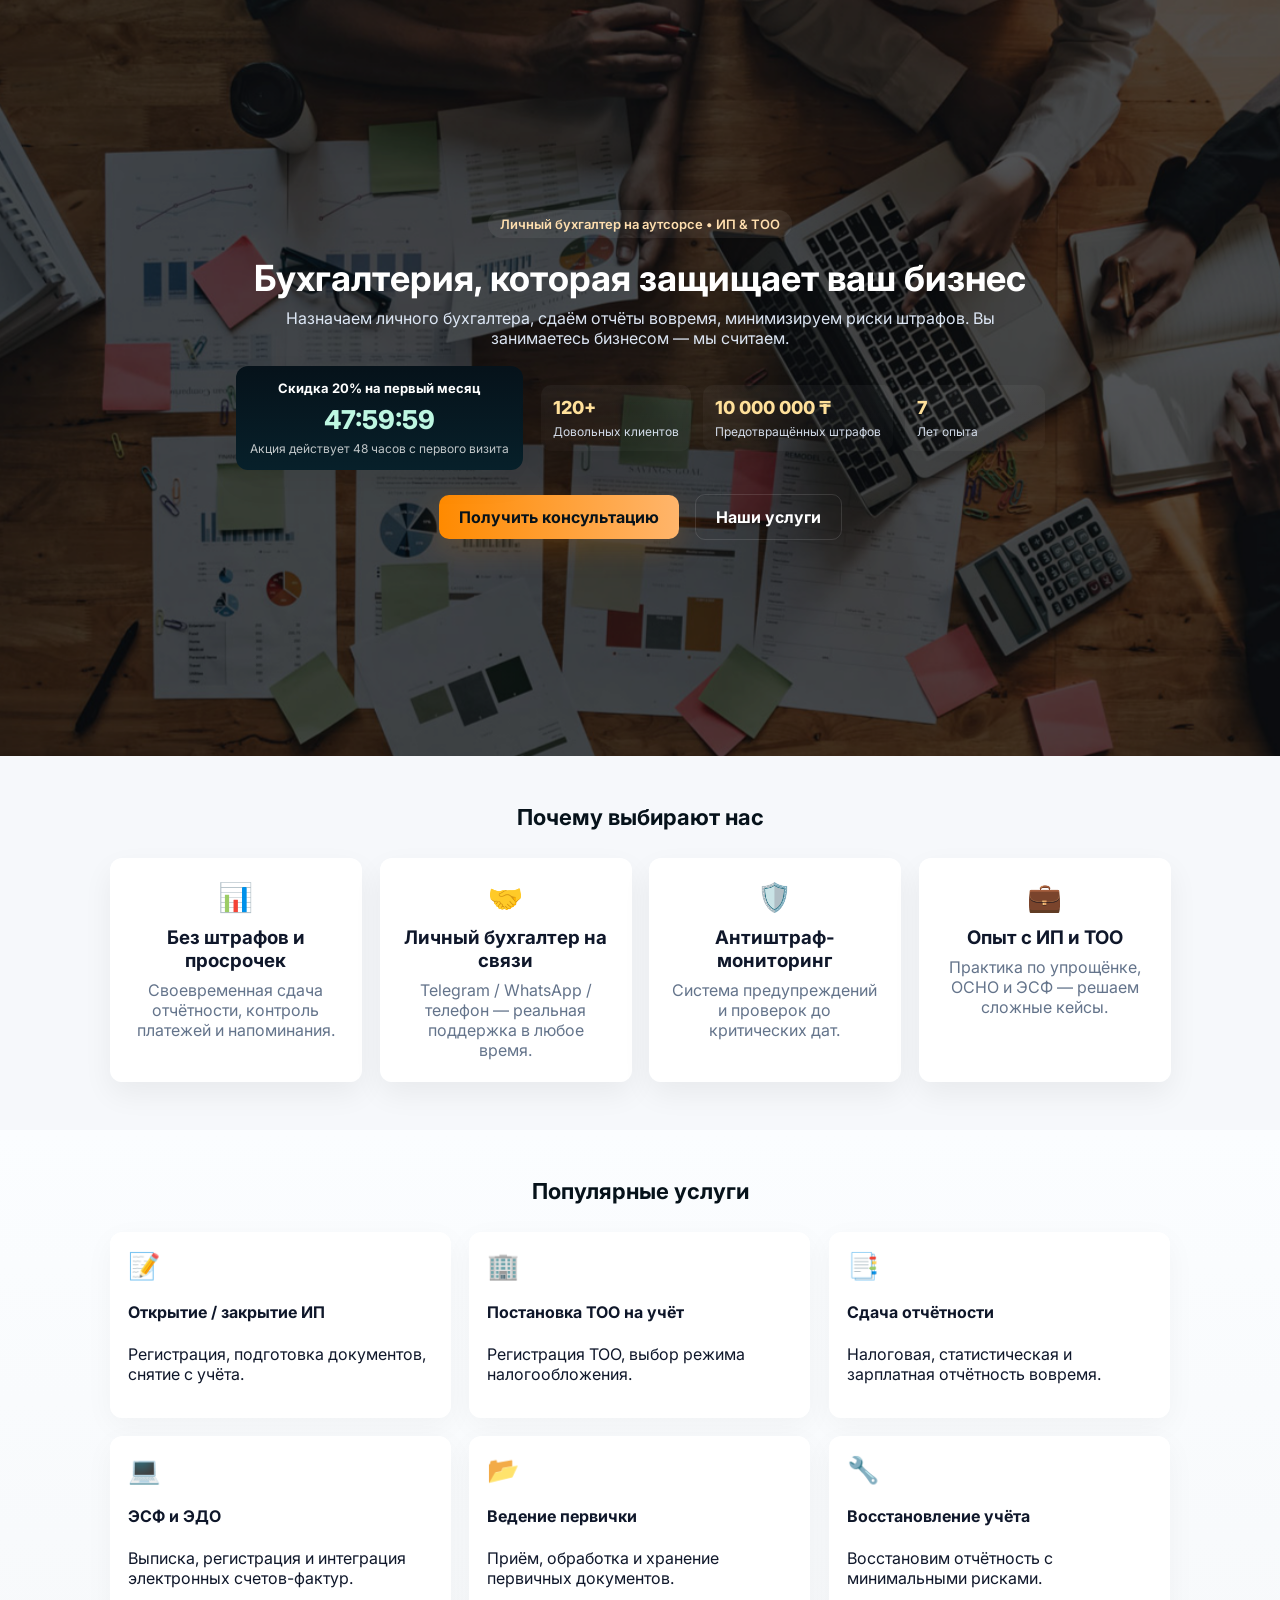
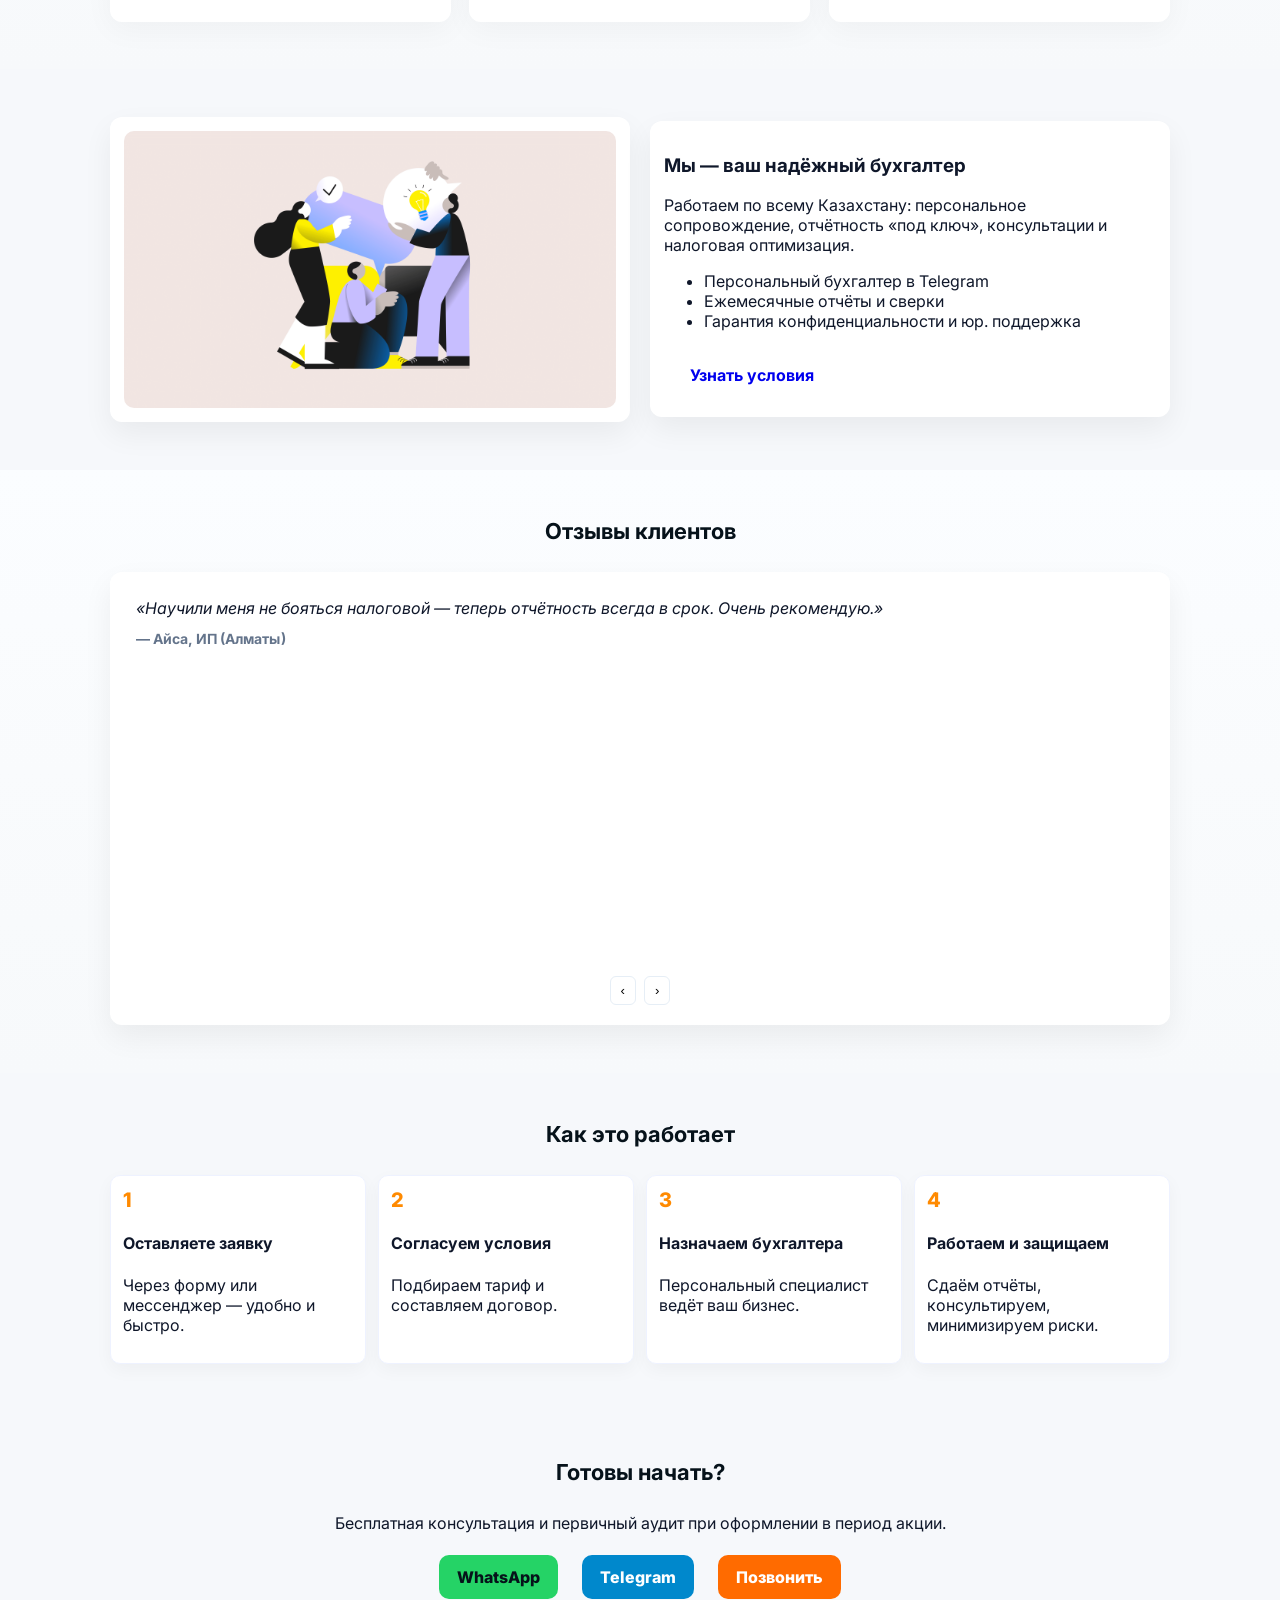
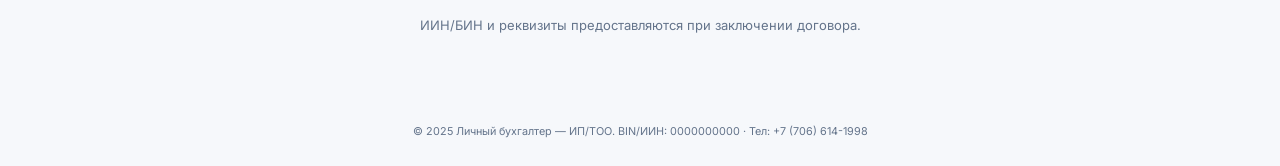
==== index.html @ f99f410a "Initial commit: site" ====
<!DOCTYPE html>
<html lang="ru">
<head>
<meta charset="utf-8" />
<meta name="viewport" content="width=device-width,initial-scale=1" />
<title>Личный бухгалтер для ИП и ТОО — Казахстан</title>
<!-- Шрифт -->
<link href="https://fonts.googleapis.com/css2?family=Inter:wght@300;400;600;700;800&display=swap" rel="stylesheet">
<link rel="stylesheet" href="style.css">
</head>
<body>
<!-- HERO -->
<header class="hero" id="top" aria-label="Главный экран">
<div class="hero-bg" aria-hidden></div>
<div class="hero-inner container">
<div class="kicker">Личный бухгалтер на аутсорсе • ИП &amp; ТОО</div>
<h1 class="hero-title">Бухгалтерия, которая защищает ваш бизнес</h1>
<p class="hero-sub">Назначаем личного бухгалтера, сдаём отчёты вовремя, минимизируем риски штрафов. Вы занимаетесь бизнесом — мы считаем.</p>
<div class="hero-row">
<div class="promo card" data-anim aria-live="polite">
<div class="promo-top">Скидка 20% на первый месяц</div>
<div id="countdown" class="promo-timer">00:00:00</div>
<div class="promo-note">Акция действует 48 часов с первого визита</div>
</div>
<div class="stats">
<div class="stat card" data-anim>
<div class="stat-num" id="stat-clients">0+</div>
<div class="stat-label">Довольных клиентов</div>
</div>
<div class="stat card" data-anim>
<div class="stat-num" id="stat-saved">0 ₸</div>
<div class="stat-label">Предотвращённых штрафов</div>
</div>
<div class="stat card" data-anim>
<div class="stat-num" id="stat-years">0</div>
<div class="stat-label">Лет опыта</div>
</div>
</div>
</div>
<div class="hero-cta">
<a class="btn btn-primary" href="#contact">Получить консультацию</a>
<a class="btn btn-ghost" href="#services">Наши услуги</a>
</div>
</div>
</header>
<!-- MAIN -->
<main>
<!-- BENEFITS -->
<section id="benefits" class="section">
<div class="container">
<h2 class="section-title">Почему выбирают нас</h2>
<div class="benefits-grid">
<article class="benefit card" data-anim>
<div class="ico">📊</div>
<h3>Без штрафов и просрочек</h3>
<p>Своевременная сдача отчётности, контроль платежей и напоминания.</p>
</article>
<article class="benefit card" data-anim>
<div class="ico">🤝</div>
<h3>Личный бухгалтер на связи</h3>
<p>Telegram / WhatsApp / телефон — реальная поддержка в любое время.</p>
</article>
<article class="benefit card" data-anim>
<div class="ico">🛡️</div>
<h3>Антиштраф-мониторинг</h3>
<p>Система предупреждений и проверок до критических дат.</p>
</article>
<article class="benefit card" data-anim>
<div class="ico">💼</div>
<h3>Опыт с ИП и ТОО</h3>
<p>Практика по упрощёнке, ОСНО и ЭСФ — решаем сложные кейсы.</p>
</article>
</div>
</div>
</section>
<!-- SERVICES -->
<section id="services" class="section section-alt">
<div class="container">
<h2 class="section-title">Популярные услуги</h2>
<div class="services-grid">
<div class="service card" data-anim>
<div class="service-icon">📝</div>
<h4>Открытие / закрытие ИП</h4>
<p>Регистрация, подготовка документов, снятие с учёта.</p>
</div>
<div class="service card" data-anim>
<div class="service-icon">🏢</div>
<h4>Постановка ТОО на учёт</h4>
<p>Регистрация ТОО, выбор режима налогообложения.</p>
</div>
<div class="service card" data-anim>
<div class="service-icon">📑</div>
<h4>Сдача отчётности</h4>
<p>Налоговая, статистическая и зарплатная отчётность вовремя.</p>
</div>
<div class="service card" data-anim>
<div class="service-icon">💻</div>
<h4>ЭСФ и ЭДО</h4>
<p>Выписка, регистрация и интеграция электронных счетов-фактур.</p>
</div>
<div class="service card" data-anim>
<div class="service-icon">📂</div>
<h4>Ведение первички</h4>
<p>Приём, обработка и хранение первичных документов.</p>
</div>
<div class="service card" data-anim>
<div class="service-icon">🔧</div>
<h4>Восстановление учёта</h4>
<p>Восстановим отчётность с минимальными рисками.</p>
</div>
</div>
</div>
</section>
<!-- TEAM / TRUST -->
<section class="section">
<div class="container grid-two">
<div class="card team-card" data-anim>
<img src="images/team.png" alt="Команда бухгалтеров" class="team-img">
</div>
<div class="card" data-anim>
<h3>Мы — ваш надёжный бухгалтер</h3>
<p>Работаем по всему Казахстану: персональное сопровождение, отчётность «под ключ», консультации и налоговая оптимизация.</p>
<ul class="pro-list">
<li>Персональный бухгалтер в Telegram</li>
<li>Ежемесячные отчёты и сверки</li>
<li>Гарантия конфиденциальности и юр. поддержка</li>
</ul>
<a class="btn btn-outline" href="#contact">Узнать условия</a>
</div>
</div>
</section>
<!-- TESTIMONIALS -->
<section class="section section-alt">
<div class="container">
<h2 class="section-title">Отзывы клиентов</h2>
<div class="testimonials card" data-anim>
<div class="test-slider" id="test-slider">
<div class="test-slide">
<p class="quote">«Научили меня не бояться налоговой — теперь отчётность всегда в срок. Очень рекомендую.»</p>
<div class="author">— Айса, ИП (Алматы)</div>
</div>
<div class="test-slide">
<p class="quote">«Быстро ответили в Telegram и помогли с вопросом по НДС. Отличная служба.»</p>
<div class="author">— Сергей, ТОО (Астана)</div>
</div>
<div class="test-slide">
<p class="quote">«Экономия времени и никаких штрафов — лучший результат.»</p>
<div class="author">— Дина, ИП (Шымкент)</div>
</div>
</div>
<div class="test-controls">
<button id="prevTest" aria-label="предыдущий отзыв">‹</button>
<button id="nextTest" aria-label="следующий отзыв">›</button>
</div>
</div>
</div>
</section>
<!-- HOW IT WORKS -->
<section id="how" class="section">
<div class="container">
<h2 class="section-title">Как это работает</h2>
<div class="steps" data-anim>
<div class="step card">
<div class="step-num">1</div>
<h4>Оставляете заявку</h4>
<p>Через форму или мессенджер — удобно и быстро.</p>
</div>
<div class="step card">
<div class="step-num">2</div>
<h4>Согласуем условия</h4>
<p>Подбираем тариф и составляем договор.</p>
</div>
<div class="step card">
<div class="step-num">3</div>
<h4>Назначаем бухгалтера</h4>
<p>Персональный специалист ведёт ваш бизнес.</p>
</div>
<div class="step card">
<div class="step-num">4</div>
<h4>Работаем и защищаем</h4>
<p>Сдаём отчёты, консультируем, минимизируем риски.</p>
</div>
</div>
</div>
</section>
<!-- CONTACT / CTA -->
<section id="contact" class="section contact-section">
<div class="container">
<h2 class="section-title">Готовы начать?</h2>
<p class="muted">Бесплатная консультация и первичный аудит при оформлении в период акции.</p>
<div class="contact-actions" data-anim>
<a class="btn btn-wa" href="https://wa.me/77066141998" target="_blank" rel="noopener">WhatsApp</a>
<a class="btn btn-tg" href="https://t.me/zhaniya.bk" target="_blank" rel="noopener">Telegram</a>
<a class="btn btn-call" href="tel:+77066141998">Позвонить</a>
</div>
<p class="small-note">ИИН/БИН и реквизиты предоставляются при заключении договора.</p>
</div>
</section>
</main>
<!-- Floating CTA for mobile -->
<a class="floating-cta" href="https://wa.me/77066141998" aria-label="Получить консультацию">📲 Получить консультацию</a>
<footer class="footer">
<div class="container">
<small>© 2025 Личный бухгалтер — ИП/ТОО. BIN/ИИН: 0000000000 · Тел: +7 (706) 614-1998</small>
</div>
</footer>
<script src="script.js"></script>
</body>
</html>
---- style.css ----
:root{
 --accent:#ff8a00;
 --accent-2:#ffb56b;
 --bg:#f6f8fb;
 --muted:#64748b;
 --card:#ffffff;
 --glass: rgba(255,255,255,0.06);
 --max-width:1100px;
 --radius:12px;
}
*{box-sizing:border-box}
html,body{height:100%}
body{
 margin:0;
 font-family:Inter,system-ui,-apple-system,"Segoe UI",Roboto,Helvetica,Arial;
 background:var(--bg);
 color:#0f172a;
 -webkit-font-smoothing:antialiased;
}
.container{max-width:var(--max-width);margin:0 auto;padding:0 20px}
/* HERO */
.hero{position:relative; overflow:hidden; min-height:84vh; display:flex; align-items:center; justify-content:center; text-align:center; padding:36px 20px; color:#fff;}
.hero-bg{position:absolute; inset:0; background-image: linear-gradient(180deg, rgba(6,10,16,0.5), rgba(6,10,16,0.5)), url('images/hero.jpg'); background-size:cover; background-position:center; transform: scale(1.03); filter:saturate(.95) brightness(.62); z-index:0; will-change:transform;}
.hero-inner{position:relative; z-index:1; max-width:980px}
.kicker{display:inline-block;background:rgba(255,255,255,0.06);padding:6px 12px;border-radius:999px;color:#FFDFAF;font-weight:600;margin-bottom:14px;font-size:13px}
.hero-title{font-size:36px;margin:8px 0 12px;line-height:1.02}
.hero-sub{color:rgba(230,240,255,0.95);margin:0 auto 18px;max-width:760px;font-size:16px}
/* Hero row */
.hero-row{display:flex;gap:18px;align-items:center;justify-content:center;flex-wrap:wrap;margin-top:18px}
.card{background:var(--card);padding:14px;border-radius:var(--radius);box-shadow:0 12px 30px rgba(2,6,23,0.06);opacity:0;transform:translateY(14px) scale(.995);transition:all .65s cubic-bezier(.2,.9,.2,1);will-change:transform,opacity}
.card.visible{opacity:1;transform:none}
.promo{min-width:220px;background:linear-gradient(180deg,#06121a,#07202a);color:#fff}
.promo-top{font-size:13px;font-weight:700}
.promo-timer{font-size:26px;color:#bdf7e1;font-weight:800;margin-top:8px}
.promo-note{font-size:12px;color:rgba(255,255,255,0.75);margin-top:6px}
.stats{display:flex;gap:12px;flex-wrap:wrap;align-items:center;justify-content:center}
.stat{min-width:140px;padding:12px;background:linear-gradient(180deg, rgba(255,255,255,0.04), rgba(255,255,255,0.02));border-radius:10px;text-align:left}
.stat-num{font-weight:800;color:#FFE09A;font-size:18px}
.stat-label{font-size:12px;color:rgba(230,240,255,0.9);margin-top:6px}
/* CTA */
.hero-cta{margin-top:18px}
.btn{display:inline-block;padding:12px 20px;border-radius:10px;text-decoration:none;font-weight:700;margin:6px;transition:transform .18s, box-shadow .18s}
.btn-primary{background:linear-gradient(90deg,var(--accent),var(--accent-2));color:#06121a;box-shadow:0 10px 30px rgba(255,138,0,0.18)}
.btn-primary:hover{transform:translateY(-6px)}
.btn-ghost{background:transparent;border:1px solid rgba(255,255,255,0.12);color:#fff}
/* Sections */
.section{padding:48px 0}
.section-title{text-align:center;margin:0 0 28px;font-size:22px;color:#06121a}
/* Benefits grid */
.benefits-grid{display:grid;grid-template-columns:repeat(4,1fr);gap:18px}
.benefit{padding:22px;border-radius:12px;background:linear-gradient(180deg,#fff,#fff);box-shadow:0 12px 30px rgba(2,6,23,0.06);text-align:center;transition:transform .35s ease, box-shadow .35s ease}
.benefit .ico{font-size:28px;margin-bottom:12px}
.benefit h3{margin:6px 0 8px}
.benefit p{margin:0;color:var(--muted)}
.benefit:hover{transform:translateY(-10px);box-shadow:0 24px 40px rgba(2,6,23,0.08)}
/* Services */
.section-alt{background:linear-gradient(180deg,#fbfdff,#f7f9fb)}
.services-grid{display:grid;grid-template-columns:repeat(3,1fr);gap:18px}
.service{padding:18px;border-radius:12px;background:#fff;box-shadow:0 8px 30px rgba(2,6,23,0.04);transition:transform .28s ease, box-shadow .28s ease, border-color .28s}
.service:hover{transform:translateY(-10px);box-shadow:0 20px 40px rgba(2,6,23,0.08);border-color:rgba(255,138,0,0.12)}
.service-icon{font-size:26px;margin-bottom:10px}
/* Team */
.grid-two{display:grid;grid-template-columns:1fr 1fr;gap:20px;align-items:center}
.team-img{width:100%;height:100%;object-fit:cover;border-radius:10px;display:block}
/* Testimonials */
.testimonials{padding:20px;border-radius:12px;background:#fff;box-shadow:0 12px 30px rgba(2,6,23,0.06)}
.test-slider{position:relative;overflow:hidden;padding:6px}
.test-slide{min-height:120px;transition:opacity .4s ease,transform .4s ease;opacity:0;transform:translateY(8px)}
.test-slide.active{opacity:1;transform:none}
.quote{font-style:italic;margin:0 0 12px}
.author{font-weight:700;font-size:14px;color:var(--muted)}
.test-controls{display:flex;gap:8px;justify-content:center;margin-top:12px}
.test-controls button{background:transparent;border:1px solid #e6eef6;padding:6px 10px;border-radius:6px;cursor:pointer}
/* How steps */
.steps{display:flex;gap:12px;flex-wrap:wrap;justify-content:space-between;margin-top:12px}
.step{flex:1 1 160px;padding:12px;border-radius:10px;background:#fff;border:1px solid #eef2ff;text-align:left;box-shadow:0 6px 18px rgba(2,6,23,0.04);transition:transform .28s}
.step:hover{transform:translateY(-8px)}
.step-num{font-size:20px;color:var(--accent);font-weight:800;margin-bottom:8px}
/* Contact */
.contact-section{text-align:center}
.contact-actions{display:flex;gap:12px;justify-content:center;margin-top:14px;flex-wrap:wrap}
.btn-wa{background:#25D366;color:#06121a;padding:12px 18px;border-radius:10px;text-decoration:none;font-weight:800}
.btn-tg{background:#0088cc;color:#fff;padding:12px 18px;border-radius:10px;text-decoration:none;font-weight:800}
.btn-call{background:#ff6b00;color:#fff;padding:12px 18px;border-radius:10px;text-decoration:none;font-weight:800}
.small-note{font-size:13px;color:var(--muted);margin-top:12px}
/* Footer */
.footer{padding:28px 0;text-align:center;color:var(--muted);font-size:13px;background:transparent}
/* Reveal animation helper */
.card{opacity:0;transform:translateY(12px) scale(.995);transition:all .65s cubic-bezier(.2,.9,.2,1);will-change:transform,opacity}
.card.visible{opacity:1;transform:none}
/* Floating CTA */
.floating-cta{display:none;position:fixed;left:50%;transform:translateX(-50%);bottom:18px;z-index:1300;background:linear-gradient(90deg,var(--accent),var(--accent-2));color:#06121a;padding:12px 18px;border-radius:28px;font-weight:800;text-decoration:none;box-shadow:0 10px 40px rgba(0,0,0,0.18)}
@media (max-width:1100px){ .benefits-grid{grid-template-columns:repeat(2,1fr)} .services-grid{grid-template-columns:repeat(2,1fr)} .grid-two{grid-template-columns:1fr} }
@media (max-width:720px){
 .hero{min-height:62vh;padding:22px 16px}
 .hero-title{font-size:22px}
 .benefits-grid{grid-template-columns:1fr}
 .services-grid{grid-template-columns:1fr}
 .hero-row{flex-direction:column;gap:12px}
 .stat{min-width:110px}
 .btn-primary{display:none}
 .floating-cta{display:block}
 .container{padding:0 16px}
}
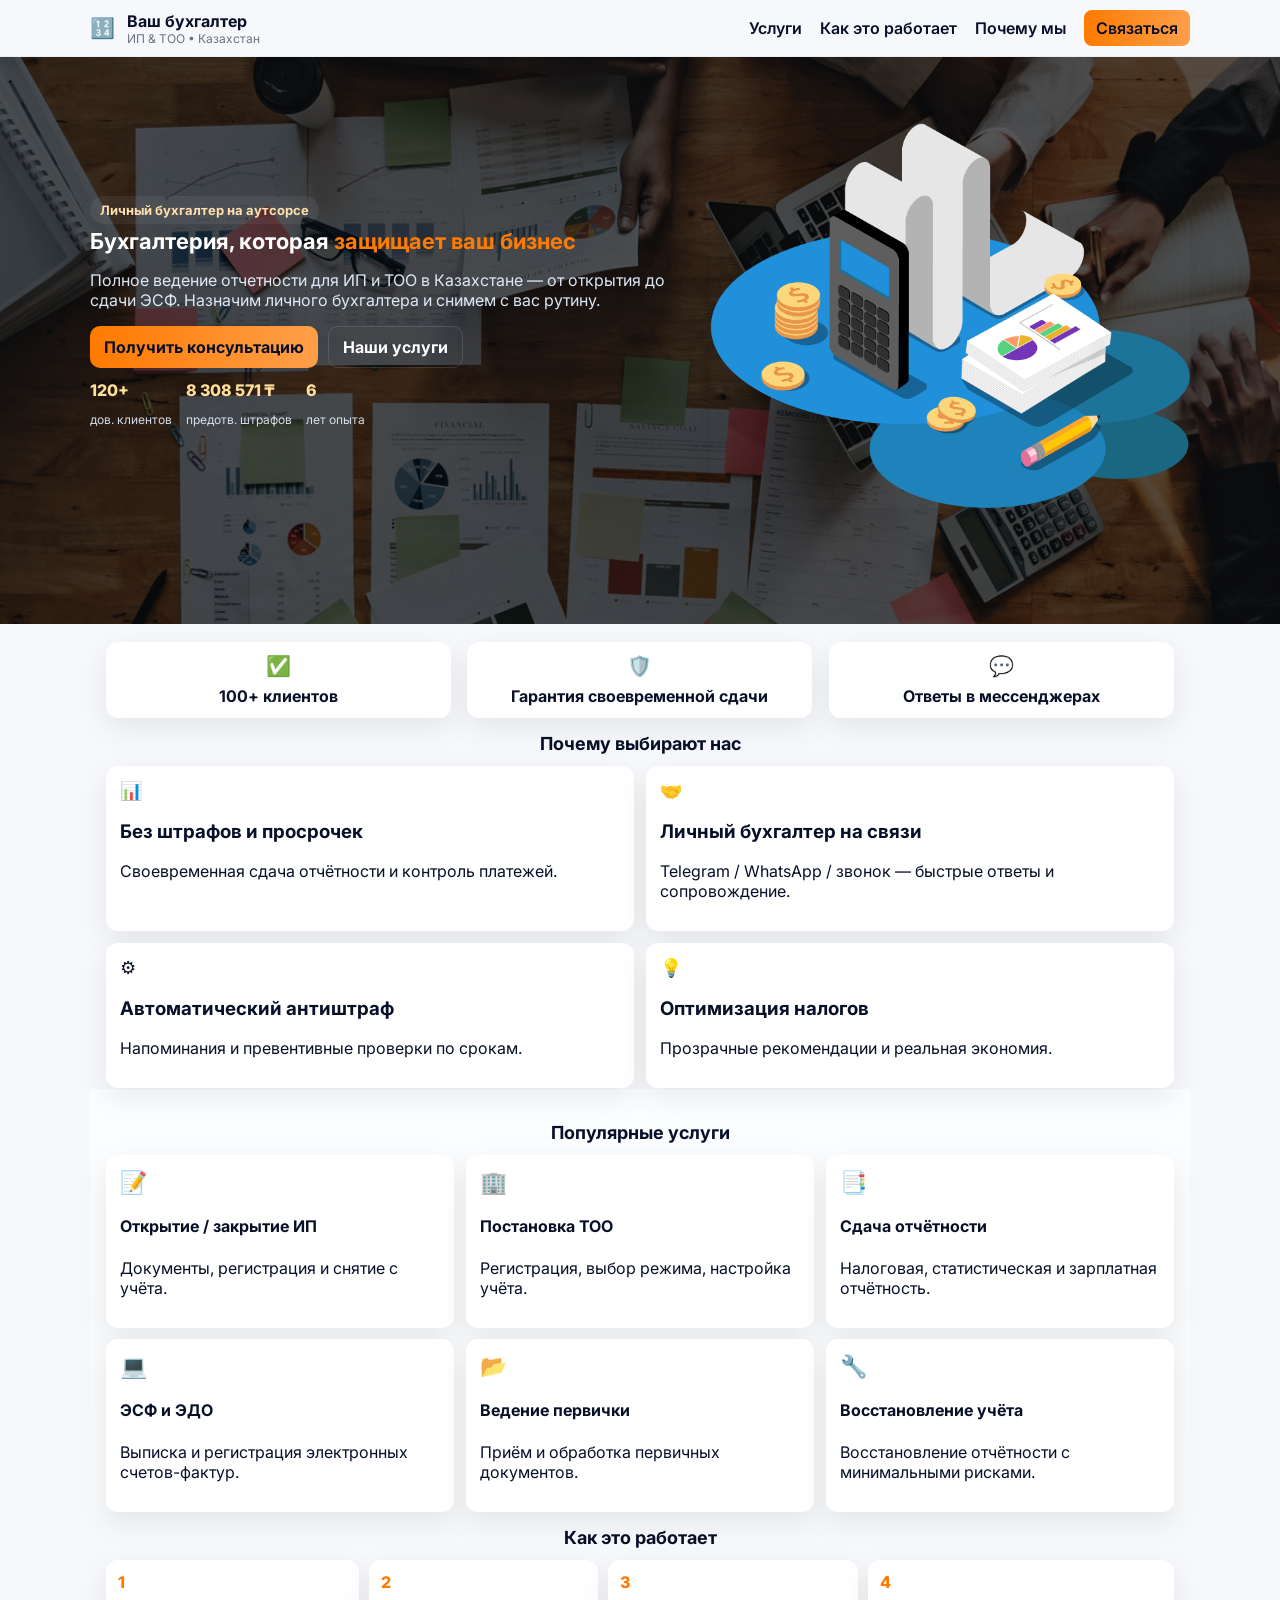
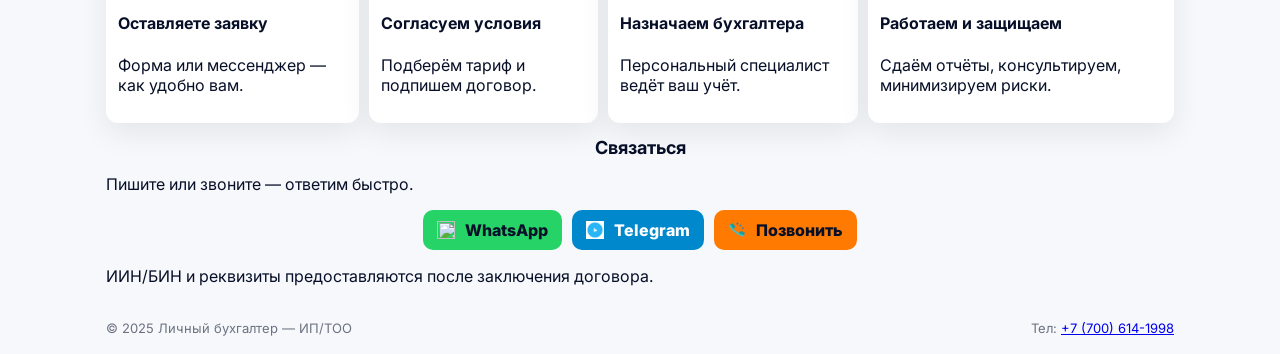
==== commit d6c77fdc: "test" ====
--- a/index.html
+++ b/index.html
@@ -1,179 +1,201 @@
-<!DOCTYPE html>
+<!doctype html>
 <html lang="ru">
 <head>
 <meta charset="utf-8" />
 <meta name="viewport" content="width=device-width,initial-scale=1" />
-<title>Личный бухгалтер для ИП и ТОО — Казахстан</title>
-<!-- Шрифт -->
+<title>Личный бухгалтер — ИП и ТОО (Казахстан)</title>
+<meta name="description" content="Личный бухгалтер на аутсорсе для ИП и ТОО: сдача отчётности, ЭСФ, постановка на учёт, минимизация рисков. Бесплатная консультация.">
+<!-- Font -->
 <link href="https://fonts.googleapis.com/css2?family=Inter:wght@300;400;600;700;800&display=swap" rel="stylesheet">
 <link rel="stylesheet" href="style.css">
 </head>
 <body>
+<!-- OFFCANVAS MOBILE MENU -->
+<div id="offcanvas" class="offcanvas" aria-hidden="true">
+<button id="offClose" class="off-close" aria-label="Закрыть меню">✕</button>
+<nav class="off-nav" aria-label="Главное меню">
+<a href="#services" class="off-link">Услуги</a>
+<a href="#how" class="off-link">Как это работает</a>
+<a href="#benefits" class="off-link">Почему мы</a>
+<a href="#contact" class="off-link">Контакты</a>
+</nav>
+<div class="off-contacts">
+<a href="https://wa.me/77001234567" class="off-cta" target="_blank" rel="noopener">
+<!-- WhatsApp SVG -->
+<svg width="18" height="18" viewBox="0 0 24 24" fill="none" aria-hidden><path d="M..." /></svg>
+
+        WhatsApp
+</a>
+<a href="https://t.me/ВАШ_НИК" class="off-cta" target="_blank" rel="noopener">
+<!-- Telegram SVG -->
+<svg width="18" height="18" viewBox="0 0 24 24" fill="none" aria-hidden><path d="M..." /></svg>
+
+        Telegram
+</a>
+<a href="tel:+77001234567" class="off-cta">
+<!-- Phone SVG -->
+<svg width="18" height="18" viewBox="0 0 24 24" fill="none" aria-hidden><path d="M..." /></svg>
+
+        Позвонить
+</a>
+</div>
+</div>
+<!-- HEADER (sticky) -->
+<header class="site-header">
+<div class="container header-inner">
+<div class="brand">
+<div class="logo">🔢</div>
+<div class="brand-text">
+<div class="brand-title">Ваш бухгалтер</div>
+<div class="brand-sub">ИП & ТОО • Казахстан</div>
+</div>
+</div>
+<button id="menuBtn" class="menu-btn" aria-label="Открыть меню">
+<span class="hamb"></span><span class="hamb"></span><span class="hamb"></span>
+</button>
+<nav class="top-nav" aria-label="Навигация">
+<a href="#services">Услуги</a>
+<a href="#how">Как это работает</a>
+<a href="#benefits">Почему мы</a>
+<a href="#contact" class="btn-small">Связаться</a>
+</nav>
+</div>
+</header>
 <!-- HERO -->
-<header class="hero" id="top" aria-label="Главный экран">
+<section class="hero" role="banner" aria-label="Главный экран">
 <div class="hero-bg" aria-hidden></div>
-<div class="hero-inner container">
-<div class="kicker">Личный бухгалтер на аутсорсе • ИП &amp; ТОО</div>
-<h1 class="hero-title">Бухгалтерия, которая защищает ваш бизнес</h1>
-<p class="hero-sub">Назначаем личного бухгалтера, сдаём отчёты вовремя, минимизируем риски штрафов. Вы занимаетесь бизнесом — мы считаем.</p>
-<div class="hero-row">
-<div class="promo card" data-anim aria-live="polite">
-<div class="promo-top">Скидка 20% на первый месяц</div>
-<div id="countdown" class="promo-timer">00:00:00</div>
-<div class="promo-note">Акция действует 48 часов с первого визита</div>
-</div>
-<div class="stats">
-<div class="stat card" data-anim>
-<div class="stat-num" id="stat-clients">0+</div>
-<div class="stat-label">Довольных клиентов</div>
-</div>
-<div class="stat card" data-anim>
-<div class="stat-num" id="stat-saved">0 ₸</div>
-<div class="stat-label">Предотвращённых штрафов</div>
-</div>
-<div class="stat card" data-anim>
-<div class="stat-num" id="stat-years">0</div>
-<div class="stat-label">Лет опыта</div>
-</div>
-</div>
-</div>
-<div class="hero-cta">
+<div class="container hero-grid">
+<div class="hero-content" data-anim>
+<div class="kicker">Личный бухгалтер на аутсорсе</div>
+<h1 class="hero-title">Бухгалтерия, которая <span class="accent">защищает ваш бизнес</span></h1>
+<p class="hero-sub">Полное ведение отчетности для ИП и ТОО в Казахстане — от открытия до сдачи ЭСФ. Назначим личного бухгалтера и снимем с вас рутину.</p>
+<div class="hero-actions">
 <a class="btn btn-primary" href="#contact">Получить консультацию</a>
-<a class="btn btn-ghost" href="#services">Наши услуги</a>
-</div>
-</div>
-</header>
-<!-- MAIN -->
+<a class="btn btn-outline" href="#services">Наши услуги</a>
+</div>
+<div class="hero-meta">
+<div class="meta-item">
+<div class="meta-num" id="stat-clients">0+</div>
+<div class="meta-label">дов. клиентов</div>
+</div>
+<div class="meta-item">
+<div class="meta-num" id="stat-saved">0 ₸</div>
+<div class="meta-label">предотв. штрафов</div>
+</div>
+<div class="meta-item">
+<div class="meta-num" id="stat-years">0</div>
+<div class="meta-label">лет опыта</div>
+</div>
+</div>
+</div>
+<div class="hero-visual-wrap" data-anim>
+<img src="images/team.png" alt="Бухгалтерские услуги" class="hero-visual">
+</div>
+</div>
+<div class="promo-bar container" role="note">
+<div>Скидка 20% на первый месяц — при оформлении в течение 48 часов</div>
+<div class="countdown" id="countdown" aria-live="polite">00:00:00</div>
+</div>
+</section>
 <main>
+<!-- TRUST row -->
+<section class="trust container" id="trust">
+<div class="trust-grid">
+<div class="trust-card card" data-anim>
+<div class="trust-ico">✅</div>
+<div class="trust-title">100+ клиентов</div>
+</div>
+<div class="trust-card card" data-anim>
+<div class="trust-ico">🛡️</div>
+<div class="trust-title">Гарантия своевременной сдачи</div>
+</div>
+<div class="trust-card card" data-anim>
+<div class="trust-ico">💬</div>
+<div class="trust-title">Ответы в мессенджерах</div>
+</div>
+</div>
+</section>
 <!-- BENEFITS -->
-<section id="benefits" class="section">
-<div class="container">
+<section id="benefits" class="section container">
 <h2 class="section-title">Почему выбирают нас</h2>
 <div class="benefits-grid">
 <article class="benefit card" data-anim>
 <div class="ico">📊</div>
 <h3>Без штрафов и просрочек</h3>
-<p>Своевременная сдача отчётности, контроль платежей и напоминания.</p>
+<p>Своевременная сдача отчётности и контроль платежей.</p>
 </article>
 <article class="benefit card" data-anim>
 <div class="ico">🤝</div>
 <h3>Личный бухгалтер на связи</h3>
-<p>Telegram / WhatsApp / телефон — реальная поддержка в любое время.</p>
-</article>
-<article class="benefit card" data-anim>
-<div class="ico">🛡️</div>
-<h3>Антиштраф-мониторинг</h3>
-<p>Система предупреждений и проверок до критических дат.</p>
-</article>
-<article class="benefit card" data-anim>
-<div class="ico">💼</div>
-<h3>Опыт с ИП и ТОО</h3>
-<p>Практика по упрощёнке, ОСНО и ЭСФ — решаем сложные кейсы.</p>
-</article>
-</div>
+<p>Telegram / WhatsApp / звонок — быстрые ответы и сопровождение.</p>
+</article>
+<article class="benefit card" data-anim>
+<div class="ico">⚙️</div>
+<h3>Автоматический антиштраф</h3>
+<p>Напоминания и превентивные проверки по срокам.</p>
+</article>
+<article class="benefit card" data-anim>
+<div class="ico">💡</div>
+<h3>Оптимизация налогов</h3>
+<p>Прозрачные рекомендации и реальная экономия.</p>
+</article>
 </div>
 </section>
 <!-- SERVICES -->
-<section id="services" class="section section-alt">
-<div class="container">
+<section id="services" class="section section-alt container">
 <h2 class="section-title">Популярные услуги</h2>
 <div class="services-grid">
-<div class="service card" data-anim>
+<div class="service card" data-anim tabindex="0">
 <div class="service-icon">📝</div>
 <h4>Открытие / закрытие ИП</h4>
-<p>Регистрация, подготовка документов, снятие с учёта.</p>
-</div>
-<div class="service card" data-anim>
+<p>Документы, регистрация и снятие с учёта.</p>
+</div>
+<div class="service card" data-anim tabindex="0">
 <div class="service-icon">🏢</div>
-<h4>Постановка ТОО на учёт</h4>
-<p>Регистрация ТОО, выбор режима налогообложения.</p>
-</div>
-<div class="service card" data-anim>
+<h4>Постановка ТОО</h4>
+<p>Регистрация, выбор режима, настройка учёта.</p>
+</div>
+<div class="service card" data-anim tabindex="0">
 <div class="service-icon">📑</div>
 <h4>Сдача отчётности</h4>
-<p>Налоговая, статистическая и зарплатная отчётность вовремя.</p>
-</div>
-<div class="service card" data-anim>
+<p>Налоговая, статистическая и зарплатная отчётность.</p>
+</div>
+<div class="service card" data-anim tabindex="0">
 <div class="service-icon">💻</div>
 <h4>ЭСФ и ЭДО</h4>
-<p>Выписка, регистрация и интеграция электронных счетов-фактур.</p>
-</div>
-<div class="service card" data-anim>
+<p>Выписка и регистрация электронных счетов-фактур.</p>
+</div>
+<div class="service card" data-anim tabindex="0">
 <div class="service-icon">📂</div>
 <h4>Ведение первички</h4>
-<p>Приём, обработка и хранение первичных документов.</p>
-</div>
-<div class="service card" data-anim>
+<p>Приём и обработка первичных документов.</p>
+</div>
+<div class="service card" data-anim tabindex="0">
 <div class="service-icon">🔧</div>
 <h4>Восстановление учёта</h4>
-<p>Восстановим отчётность с минимальными рисками.</p>
-</div>
-</div>
-</div>
-</section>
-<!-- TEAM / TRUST -->
-<section class="section">
-<div class="container grid-two">
-<div class="card team-card" data-anim>
-<img src="images/team.png" alt="Команда бухгалтеров" class="team-img">
-</div>
-<div class="card" data-anim>
-<h3>Мы — ваш надёжный бухгалтер</h3>
-<p>Работаем по всему Казахстану: персональное сопровождение, отчётность «под ключ», консультации и налоговая оптимизация.</p>
-<ul class="pro-list">
-<li>Персональный бухгалтер в Telegram</li>
-<li>Ежемесячные отчёты и сверки</li>
-<li>Гарантия конфиденциальности и юр. поддержка</li>
-</ul>
-<a class="btn btn-outline" href="#contact">Узнать условия</a>
-</div>
-</div>
-</section>
-<!-- TESTIMONIALS -->
-<section class="section section-alt">
-<div class="container">
-<h2 class="section-title">Отзывы клиентов</h2>
-<div class="testimonials card" data-anim>
-<div class="test-slider" id="test-slider">
-<div class="test-slide">
-<p class="quote">«Научили меня не бояться налоговой — теперь отчётность всегда в срок. Очень рекомендую.»</p>
-<div class="author">— Айса, ИП (Алматы)</div>
-</div>
-<div class="test-slide">
-<p class="quote">«Быстро ответили в Telegram и помогли с вопросом по НДС. Отличная служба.»</p>
-<div class="author">— Сергей, ТОО (Астана)</div>
-</div>
-<div class="test-slide">
-<p class="quote">«Экономия времени и никаких штрафов — лучший результат.»</p>
-<div class="author">— Дина, ИП (Шымкент)</div>
-</div>
-</div>
-<div class="test-controls">
-<button id="prevTest" aria-label="предыдущий отзыв">‹</button>
-<button id="nextTest" aria-label="следующий отзыв">›</button>
-</div>
-</div>
-</div>
-</section>
+<p>Восстановление отчётности с минимальными рисками.</p>
+</div>
+</div>
+</section>
+ 
 <!-- HOW IT WORKS -->
-<section id="how" class="section">
-<div class="container">
+<section id="how" class="section container">
 <h2 class="section-title">Как это работает</h2>
 <div class="steps" data-anim>
 <div class="step card">
 <div class="step-num">1</div>
 <h4>Оставляете заявку</h4>
-<p>Через форму или мессенджер — удобно и быстро.</p>
+<p>Форма или мессенджер — как удобно вам.</p>
 </div>
 <div class="step card">
 <div class="step-num">2</div>
 <h4>Согласуем условия</h4>
-<p>Подбираем тариф и составляем договор.</p>
+<p>Подберём тариф и подпишем договор.</p>
 </div>
 <div class="step card">
 <div class="step-num">3</div>
 <h4>Назначаем бухгалтера</h4>
-<p>Персональный специалист ведёт ваш бизнес.</p>
+<p>Персональный специалист ведёт ваш учёт.</p>
 </div>
 <div class="step card">
 <div class="step-num">4</div>
@@ -181,29 +203,45 @@
 <p>Сдаём отчёты, консультируем, минимизируем риски.</p>
 </div>
 </div>
-</div>
-</section>
-<!-- CONTACT / CTA -->
-<section id="contact" class="section contact-section">
+</section>
+<!-- Подключаем Lottie -->
+<script src="https://cdnjs.cloudflare.com/ajax/libs/lottie-web/5.12.2/lottie.min.js"></script>
+<!-- CONTACT -->
+<section id="contact" class="section container">
+<h2 class="section-title">Связаться</h2>
+<p class="muted">Пишите или звоните — ответим быстро.</p>
+<div class="contact-ctas" data-anim>
+<a class="contact-btn wa" href="https://wa.me/77066141998" target="_blank" rel="noopener" aria-label="Написать в WhatsApp">
+<img src="ico/whatsapp.gif" alt="" width="18" height="18" />
+     WhatsApp
+</a>
+<a class="contact-btn tg" href="https://t.me/ВАШ_НИК" target="_blank" rel="noopener" aria-label="Написать в Telegram">
+<img src="ico/telegram.gif" alt="" width="18" height="18" />
+     Telegram
+</a>
+<a class="contact-btn call" href="tel:+77066141998" aria-label="Позвонить">
+<img src="ico/phone.gif" alt="" width="18" height="18" />
+     Позвонить
+</a>
+</div>
+<p class="small-note">ИИН/БИН и реквизиты предоставляются после заключения договора.</p>
+</section>
+</main>
+<!-- FLOATING CONTACTS (mobile) -->
+<div class="fixed-contacts" aria-hidden>
+<a href="https://wa.me/77066141998 class="fixed-btn fixed-wa" target="_blank" rel="noopener" aria-label="WhatsApp">🟢</a>
+<a href="https://t.me/ВАШ_НИК" class="fixed-btn fixed-tg" target="_blank" rel="noopener" aria-label="Telegram">✈️</a>
+<a href="tel:+77066141998" class="fixed-btn fixed-call" aria-label="Позвонить">📞</a>
+</div>
+<!-- FOOTER -->
+<footer class="site-footer">
 <div class="container">
-<h2 class="section-title">Готовы начать?</h2>
-<p class="muted">Бесплатная консультация и первичный аудит при оформлении в период акции.</p>
-<div class="contact-actions" data-anim>
-<a class="btn btn-wa" href="https://wa.me/77066141998" target="_blank" rel="noopener">WhatsApp</a>
-<a class="btn btn-tg" href="https://t.me/zhaniya.bk" target="_blank" rel="noopener">Telegram</a>
-<a class="btn btn-call" href="tel:+77066141998">Позвонить</a>
-</div>
-<p class="small-note">ИИН/БИН и реквизиты предоставляются при заключении договора.</p>
-</div>
-</section>
-</main>
-<!-- Floating CTA for mobile -->
-<a class="floating-cta" href="https://wa.me/77066141998" aria-label="Получить консультацию">📲 Получить консультацию</a>
-<footer class="footer">
-<div class="container">
-<small>© 2025 Личный бухгалтер — ИП/ТОО. BIN/ИИН: 0000000000 · Тел: +7 (706) 614-1998</small>
+<div class="footer-row">
+<div>© 2025 Личный бухгалтер — ИП/ТОО</div>
+<div class="footer-contacts">Тел: <a href="tel:+77066141998">+7 (700) 614-1998</a></div>
+</div>
 </div>
 </footer>
 <script src="script.js"></script>
 </body>
-</html>+</html>
--- a/style.css
+++ b/style.css
@@ -1,104 +1,127 @@
+/* ===== Mobile-first premium stylesheet ===== */
 :root{
- --accent:#ff8a00;
- --accent-2:#ffb56b;
- --bg:#f6f8fb;
- --muted:#64748b;
- --card:#ffffff;
- --glass: rgba(255,255,255,0.06);
- --max-width:1100px;
- --radius:12px;
+ --bg: #f6f8fb;
+ --card: #fff;
+ --accent: #ff7a00;
+ --accent-deep: #ff9f4a;
+ --muted: #6b7280;
+ --max-w: 1100px;
+ --radius: 14px;
+ --shadow: 0 10px 30px rgba(2,6,23,0.08);
 }
 *{box-sizing:border-box}
 html,body{height:100%}
 body{
  margin:0;
- font-family:Inter,system-ui,-apple-system,"Segoe UI",Roboto,Helvetica,Arial;
+ font-family: Inter, system-ui, -apple-system, "Segoe UI", Roboto, Arial;
  background:var(--bg);
- color:#0f172a;
+ color:#071028;
  -webkit-font-smoothing:antialiased;
 }
-.container{max-width:var(--max-width);margin:0 auto;padding:0 20px}
+/* container */
+.container{max-width:var(--max-w);margin:0 auto;padding:0 16px}
+/* Header */
+.site-header{position:sticky;top:0;z-index:1200;background:rgba(255,255,255,0.06);backdrop-filter: blur(6px);border-bottom:1px solid rgba(8,12,20,0.04)}
+.header-inner{display:flex;align-items:center;justify-content:space-between;padding:10px 0}
+.brand{display:flex;align-items:center;gap:12px}
+.logo{font-size:20px}
+.brand-title{font-weight:700}
+.brand-sub{font-size:12px;color:var(--muted)}
+.menu-btn{background:transparent;border:0;display:flex;flex-direction:column;gap:4px;padding:6px;cursor:pointer}
+.hamb{width:20px;height:2px;background:#071028;display:block;border-radius:2px}
+.top-nav{display:none;gap:18px;align-items:center}
+.top-nav a{color:inherit;text-decoration:none;font-weight:600}
+.btn-small{background:linear-gradient(90deg,var(--accent),var(--accent-deep));color:#071028;padding:8px 12px;border-radius:8px}
+/* Offcanvas */
+.offcanvas{position:fixed;inset:0;background:linear-gradient(180deg,rgba(4,8,16,0.85),rgba(4,8,16,0.95));display:none;z-index:1400;padding:28px}
+.offcanvas.open{display:block}
+.off-close{background:transparent;color:#fff;border:0;font-size:22px;position:absolute;right:18px;top:18px}
+.off-nav{display:flex;flex-direction:column;gap:18px;margin-top:36px}
+.off-link{color:#fff;text-decoration:none;font-size:18px}
+.off-contacts{margin-top:28px;display:flex;flex-direction:column;gap:10px}
+.off-cta{display:inline-flex;align-items:center;gap:8px;padding:10px;border-radius:10px;background:rgba(255,255,255,0.06);color:#fff;text-decoration:none}
 /* HERO */
-.hero{position:relative; overflow:hidden; min-height:84vh; display:flex; align-items:center; justify-content:center; text-align:center; padding:36px 20px; color:#fff;}
-.hero-bg{position:absolute; inset:0; background-image: linear-gradient(180deg, rgba(6,10,16,0.5), rgba(6,10,16,0.5)), url('images/hero.jpg'); background-size:cover; background-position:center; transform: scale(1.03); filter:saturate(.95) brightness(.62); z-index:0; will-change:transform;}
-.hero-inner{position:relative; z-index:1; max-width:980px}
-.kicker{display:inline-block;background:rgba(255,255,255,0.06);padding:6px 12px;border-radius:999px;color:#FFDFAF;font-weight:600;margin-bottom:14px;font-size:13px}
-.hero-title{font-size:36px;margin:8px 0 12px;line-height:1.02}
-.hero-sub{color:rgba(230,240,255,0.95);margin:0 auto 18px;max-width:760px;font-size:16px}
-/* Hero row */
-.hero-row{display:flex;gap:18px;align-items:center;justify-content:center;flex-wrap:wrap;margin-top:18px}
-.card{background:var(--card);padding:14px;border-radius:var(--radius);box-shadow:0 12px 30px rgba(2,6,23,0.06);opacity:0;transform:translateY(14px) scale(.995);transition:all .65s cubic-bezier(.2,.9,.2,1);will-change:transform,opacity}
-.card.visible{opacity:1;transform:none}
-.promo{min-width:220px;background:linear-gradient(180deg,#06121a,#07202a);color:#fff}
-.promo-top{font-size:13px;font-weight:700}
-.promo-timer{font-size:26px;color:#bdf7e1;font-weight:800;margin-top:8px}
-.promo-note{font-size:12px;color:rgba(255,255,255,0.75);margin-top:6px}
-.stats{display:flex;gap:12px;flex-wrap:wrap;align-items:center;justify-content:center}
-.stat{min-width:140px;padding:12px;background:linear-gradient(180deg, rgba(255,255,255,0.04), rgba(255,255,255,0.02));border-radius:10px;text-align:left}
-.stat-num{font-weight:800;color:#FFE09A;font-size:18px}
-.stat-label{font-size:12px;color:rgba(230,240,255,0.9);margin-top:6px}
-/* CTA */
-.hero-cta{margin-top:18px}
-.btn{display:inline-block;padding:12px 20px;border-radius:10px;text-decoration:none;font-weight:700;margin:6px;transition:transform .18s, box-shadow .18s}
-.btn-primary{background:linear-gradient(90deg,var(--accent),var(--accent-2));color:#06121a;box-shadow:0 10px 30px rgba(255,138,0,0.18)}
-.btn-primary:hover{transform:translateY(-6px)}
-.btn-ghost{background:transparent;border:1px solid rgba(255,255,255,0.12);color:#fff}
-/* Sections */
-.section{padding:48px 0}
-.section-title{text-align:center;margin:0 0 28px;font-size:22px;color:#06121a}
-/* Benefits grid */
-.benefits-grid{display:grid;grid-template-columns:repeat(4,1fr);gap:18px}
-.benefit{padding:22px;border-radius:12px;background:linear-gradient(180deg,#fff,#fff);box-shadow:0 12px 30px rgba(2,6,23,0.06);text-align:center;transition:transform .35s ease, box-shadow .35s ease}
-.benefit .ico{font-size:28px;margin-bottom:12px}
-.benefit h3{margin:6px 0 8px}
-.benefit p{margin:0;color:var(--muted)}
-.benefit:hover{transform:translateY(-10px);box-shadow:0 24px 40px rgba(2,6,23,0.08)}
+.hero{position:relative;padding:20px 0 10px;overflow:hidden}
+.hero-bg{position:absolute;inset:0;background:linear-gradient(180deg,rgba(3,6,12,0.45),rgba(3,6,12,0.45)), url('images/hero.jpg') center/cover no-repeat;transform:scale(1.02);filter:brightness(.6);z-index:0}
+.hero-grid{position:relative;z-index:1;display:flex;flex-direction:column;gap:14px;padding:34px 0}
+.kicker{display:inline-block;background:rgba(255,255,255,0.06);padding:6px 10px;border-radius:999px;color:#FFDFAF;font-weight:700;font-size:13px}
+.hero-title{font-size:22px;color:#fff;margin:6px 0 8px;line-height:1.05}
+.accent{color:var(--accent)}
+.hero-sub{color:rgba(230,240,255,0.95);max-width:620px}
+/* Buttons */
+.hero-actions{display:flex;gap:10px;flex-wrap:wrap;margin-top:8px}
+.btn{display:inline-flex;align-items:center;gap:8px;padding:10px 14px;border-radius:10px;text-decoration:none;font-weight:700}
+.btn-primary{background:linear-gradient(90deg,var(--accent),var(--accent-deep));color:#071028;box-shadow:var(--shadow)}
+.btn-outline{background:transparent;border:1px solid rgba(255,255,255,0.12);color:#fff}
+/* meta numbers */
+.hero-meta,.meta-item{display:flex;gap:12px;align-items:center}
+.hero-meta{margin-top:12px;gap:14px;flex-wrap:wrap}
+.meta-item{display:flex;flex-direction:column;align-items:flex-start}
+.meta-num{font-weight:800;color:#FFE09A}
+.meta-label{font-size:12px;color:rgba(230,240,255,0.9)}
+/* visual */
+.hero-visual-wrap{text-align:center;margin-top:12px}
+.hero-visual{width:100%;max-width:420px;border-radius:12px;box-shadow:var(--shadow);display:inline-block}
+/* promo bar */
+.promo-bar{display:flex;justify-content:space-between;align-items:center;gap:12px;padding:12px 0;margin-top:12px;color:#fff}
+.countdown{background:rgba(255,255,255,0.06);padding:6px 10px;border-radius:8px;font-weight:700}
+/* TRUST row */
+.trust-grid{display:flex;gap:10px;flex-wrap:wrap;margin-top:18px}
+.trust-card{flex:1;min-width:120px;padding:12px;border-radius:12px;background:var(--card);box-shadow:var(--shadow);text-align:center;transition:transform .25s,box-shadow .25s}
+.trust-card:hover{transform:translateY(-6px);box-shadow:0 20px 40px rgba(2,6,23,0.12)}
+.trust-ico{font-size:20px}
+.trust-title{font-weight:700;margin-top:8px}
+/* Section basics */
+.section-title{font-size:18px;margin-bottom:12px;text-align:center;color:#071028}
+/* Benefits */
+.benefits-grid{display:grid;grid-template-columns:1fr;gap:12px}
+.benefit{padding:14px;border-radius:12px;background:var(--card);box-shadow:var(--shadow);transition:transform .25s}
+.benefit:hover{transform:translateY(-8px)}
+.ico{font-size:18px;margin-bottom:8px}
 /* Services */
-.section-alt{background:linear-gradient(180deg,#fbfdff,#f7f9fb)}
-.services-grid{display:grid;grid-template-columns:repeat(3,1fr);gap:18px}
-.service{padding:18px;border-radius:12px;background:#fff;box-shadow:0 8px 30px rgba(2,6,23,0.04);transition:transform .28s ease, box-shadow .28s ease, border-color .28s}
-.service:hover{transform:translateY(-10px);box-shadow:0 20px 40px rgba(2,6,23,0.08);border-color:rgba(255,138,0,0.12)}
-.service-icon{font-size:26px;margin-bottom:10px}
-/* Team */
-.grid-two{display:grid;grid-template-columns:1fr 1fr;gap:20px;align-items:center}
-.team-img{width:100%;height:100%;object-fit:cover;border-radius:10px;display:block}
-/* Testimonials */
-.testimonials{padding:20px;border-radius:12px;background:#fff;box-shadow:0 12px 30px rgba(2,6,23,0.06)}
-.test-slider{position:relative;overflow:hidden;padding:6px}
-.test-slide{min-height:120px;transition:opacity .4s ease,transform .4s ease;opacity:0;transform:translateY(8px)}
-.test-slide.active{opacity:1;transform:none}
-.quote{font-style:italic;margin:0 0 12px}
-.author{font-weight:700;font-size:14px;color:var(--muted)}
-.test-controls{display:flex;gap:8px;justify-content:center;margin-top:12px}
-.test-controls button{background:transparent;border:1px solid #e6eef6;padding:6px 10px;border-radius:6px;cursor:pointer}
-/* How steps */
-.steps{display:flex;gap:12px;flex-wrap:wrap;justify-content:space-between;margin-top:12px}
-.step{flex:1 1 160px;padding:12px;border-radius:10px;background:#fff;border:1px solid #eef2ff;text-align:left;box-shadow:0 6px 18px rgba(2,6,23,0.04);transition:transform .28s}
-.step:hover{transform:translateY(-8px)}
-.step-num{font-size:20px;color:var(--accent);font-weight:800;margin-bottom:8px}
-/* Contact */
-.contact-section{text-align:center}
-.contact-actions{display:flex;gap:12px;justify-content:center;margin-top:14px;flex-wrap:wrap}
-.btn-wa{background:#25D366;color:#06121a;padding:12px 18px;border-radius:10px;text-decoration:none;font-weight:800}
-.btn-tg{background:#0088cc;color:#fff;padding:12px 18px;border-radius:10px;text-decoration:none;font-weight:800}
-.btn-call{background:#ff6b00;color:#fff;padding:12px 18px;border-radius:10px;text-decoration:none;font-weight:800}
-.small-note{font-size:13px;color:var(--muted);margin-top:12px}
+.section-alt{background:linear-gradient(180deg,#fbfdff,#f7f9fb);padding-top:18px}
+.services-grid{display:grid;grid-template-columns:1fr;gap:12px}
+.service{padding:14px;border-radius:12px;background:var(--card);box-shadow:var(--shadow);transition:transform .28s,box-shadow .28s}
+.service:hover{transform:translateY(-10px);box-shadow:0 28px 50px rgba(2,6,23,0.10)}
+.service:focus{outline:2px solid rgba(255,122,0,0.12);outline-offset:4px}
+.service-icon{font-size:22px;margin-bottom:10px}
+/* Steps */
+.steps{display:flex;flex-direction:column;gap:10px}
+.step{padding:12px;border-radius:12px;background:var(--card);box-shadow:var(--shadow);transition:transform .25s}
+.step:hover{transform:translateY(-6px)}
+.step-num{font-weight:800;color:var(--accent);margin-bottom:6px}
+/* Contact section */
+.contact-ctas{display:flex;gap:10px;flex-wrap:wrap;justify-content:center;margin-top:12px}
+.contact-btn{display:inline-flex;align-items:center;gap:10px;padding:10px 14px;border-radius:10px;text-decoration:none;font-weight:800}
+.contact-btn.wa{background:#25D366;color:#071028}
+.contact-btn.tg{background:#0088cc;color:#fff}
+.contact-btn.call{background:var(--accent);color:#071028}
+/* Fixed contacts (mobile) */
+.fixed-contacts{position:fixed;right:14px;bottom:18px;display:flex;flex-direction:column;gap:10px;z-index:1500}
+.fixed-btn{width:48px;height:48px;border-radius:12px;display:flex;align-items:center;justify-content:center;color:#fff;text-decoration:none;box-shadow:var(--shadow)}
+.fixed-wa{background:#25D366}
+.fixed-tg{background:#0088cc}
+.fixed-call{background:var(--accent)}
 /* Footer */
-.footer{padding:28px 0;text-align:center;color:var(--muted);font-size:13px;background:transparent}
-/* Reveal animation helper */
-.card{opacity:0;transform:translateY(12px) scale(.995);transition:all .65s cubic-bezier(.2,.9,.2,1);will-change:transform,opacity}
-.card.visible{opacity:1;transform:none}
-/* Floating CTA */
-.floating-cta{display:none;position:fixed;left:50%;transform:translateX(-50%);bottom:18px;z-index:1300;background:linear-gradient(90deg,var(--accent),var(--accent-2));color:#06121a;padding:12px 18px;border-radius:28px;font-weight:800;text-decoration:none;box-shadow:0 10px 40px rgba(0,0,0,0.18)}
-@media (max-width:1100px){ .benefits-grid{grid-template-columns:repeat(2,1fr)} .services-grid{grid-template-columns:repeat(2,1fr)} .grid-two{grid-template-columns:1fr} }
-@media (max-width:720px){
- .hero{min-height:62vh;padding:22px 16px}
- .hero-title{font-size:22px}
- .benefits-grid{grid-template-columns:1fr}
- .services-grid{grid-template-columns:1fr}
- .hero-row{flex-direction:column;gap:12px}
- .stat{min-width:110px}
- .btn-primary{display:none}
- .floating-cta{display:block}
- .container{padding:0 16px}
+.site-footer{padding:18px 0;background:transparent;color:var(--muted);font-size:13px}
+.footer-row{display:flex;justify-content:space-between;gap:12px;flex-wrap:wrap;align-items:center}
+/* Card reveal helper */
+.card{opacity:0;transform:translateY(12px) scale(.995);transition:all .6s cubic-bezier(.2,.9,.2,1);will-change:transform,opacity}
+.card.in-view{opacity:1;transform:none}
+/* Desktop adjustments */
+@media(min-width:900px){
+ .top-nav{display:flex}
+ .menu-btn{display:none}
+ .hero-grid{flex-direction:row;align-items:center;gap:28px}
+ .hero-visual-wrap{order:2}
+ .hero-content{order:1;flex:1}
+ .hero-visual{max-width:480px}
+ .benefits-grid{grid-template-columns:repeat(2,1fr)}
+ .services-grid{grid-template-columns:repeat(3,1fr)}
+ .steps{flex-direction:row}
+ .trust-grid{gap:16px}
+}
+/* Reduced motion */
+@media (prefers-reduced-motion: reduce){
+ .card, .fixed-btn, .btn, .hero-visual { transition: none !important; animation: none !important; }
 }
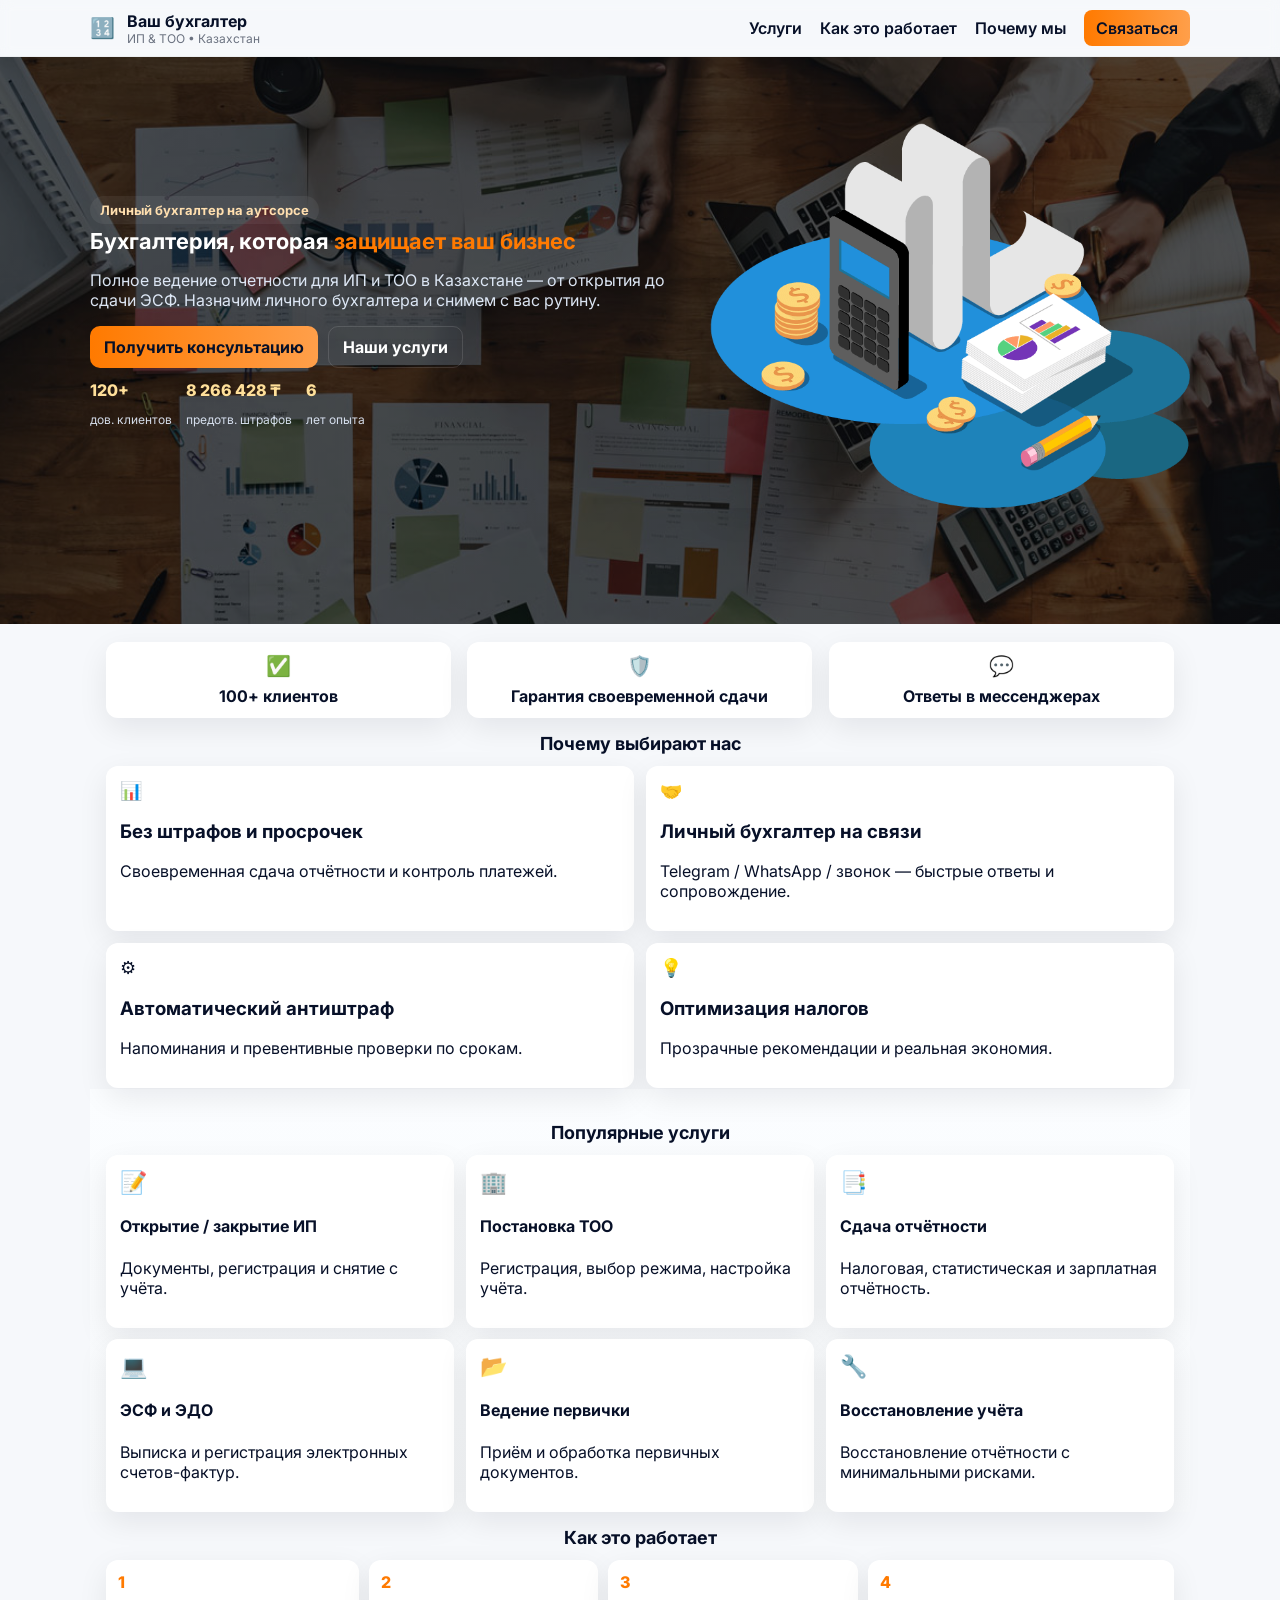
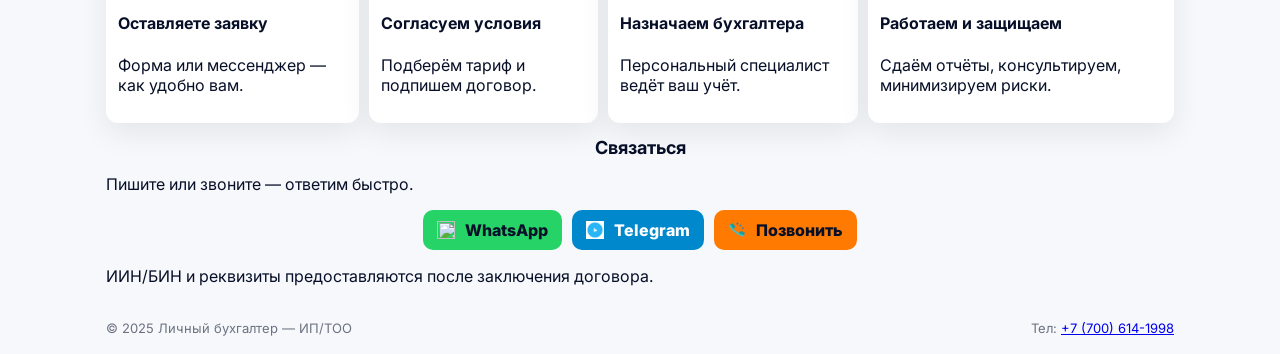
==== commit 383d4c3a: "test" ====
--- a/index.html
+++ b/index.html
@@ -204,8 +204,6 @@
 </div>
 </div>
 </section>
-<!-- Подключаем Lottie -->
-<script src="https://cdnjs.cloudflare.com/ajax/libs/lottie-web/5.12.2/lottie.min.js"></script>
 <!-- CONTACT -->
 <section id="contact" class="section container">
 <h2 class="section-title">Связаться</h2>
@@ -229,9 +227,15 @@
 </main>
 <!-- FLOATING CONTACTS (mobile) -->
 <div class="fixed-contacts" aria-hidden>
-<a href="https://wa.me/77066141998 class="fixed-btn fixed-wa" target="_blank" rel="noopener" aria-label="WhatsApp">🟢</a>
-<a href="https://t.me/ВАШ_НИК" class="fixed-btn fixed-tg" target="_blank" rel="noopener" aria-label="Telegram">✈️</a>
-<a href="tel:+77066141998" class="fixed-btn fixed-call" aria-label="Позвонить">📞</a>
+<a href="https://wa.me/77066141998" class="fixed-btn fixed-wa" target="_blank" rel="noopener" aria-label="WhatsApp">
+<img src="ico/whatsapp.gif" alt="WhatsApp" width="40" height="40">
+</a>
+<a href="https://t.me/ВАШ_НИК" class="fixed-btn fixed-tg" target="_blank" rel="noopener" aria-label="Telegram">
+<img src="ico/telegram.gif" alt="Telegram" width="40" height="40">
+</a>
+<a href="tel:+77066141998" class="fixed-btn fixed-call" aria-label="Позвонить">
+<img src="ico/phone.gif" alt="Позвонить" width="40" height="40">
+</a>
 </div>
 <!-- FOOTER -->
 <footer class="site-footer">
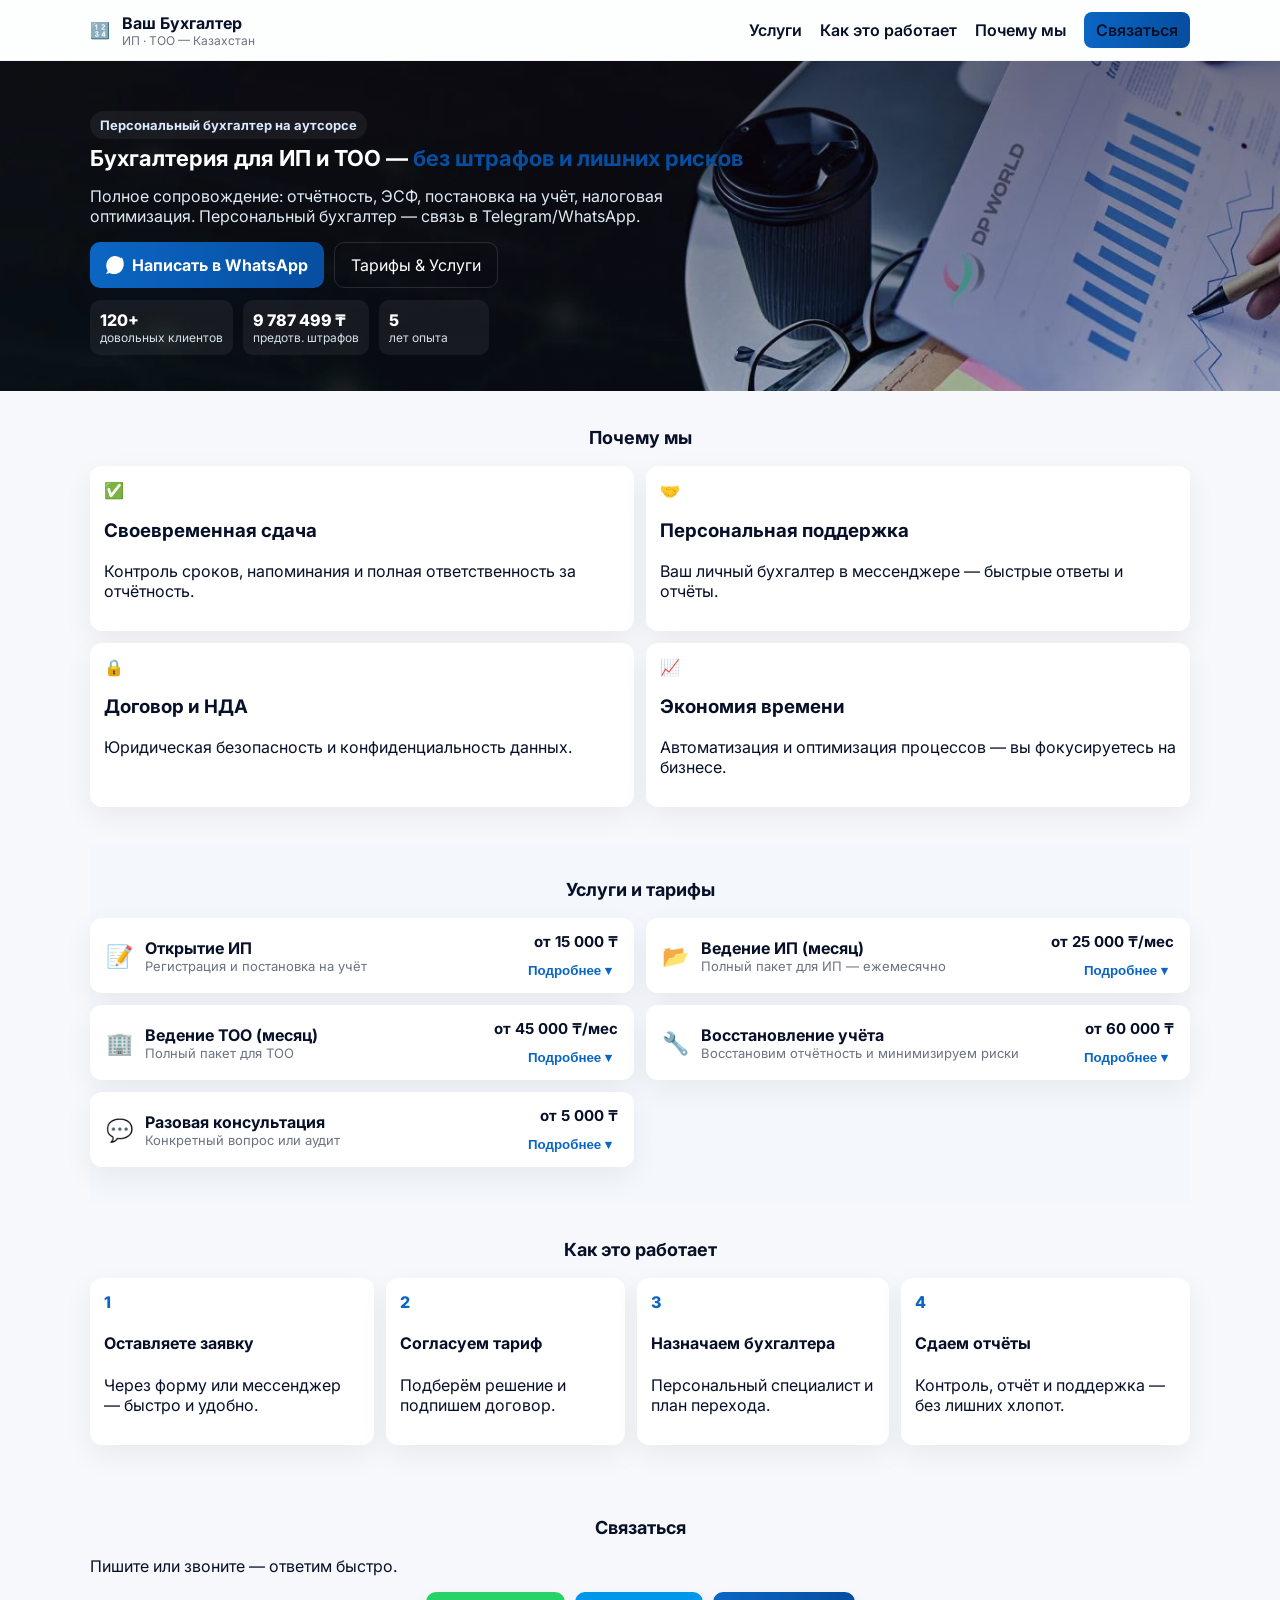
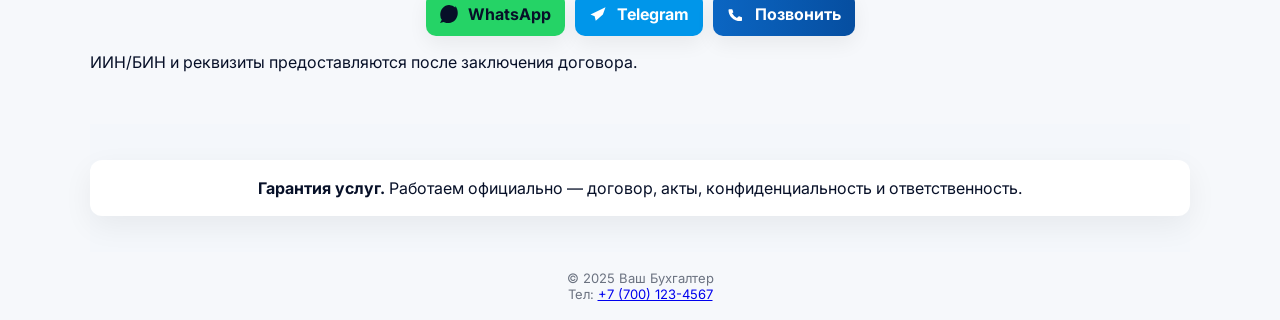
==== commit 144e83df: "test" ====
--- a/index.html
+++ b/index.html
@@ -1,251 +1,356 @@
 <!doctype html>
 <html lang="ru">
 <head>
-<meta charset="utf-8" />
-<meta name="viewport" content="width=device-width,initial-scale=1" />
-<title>Личный бухгалтер — ИП и ТОО (Казахстан)</title>
-<meta name="description" content="Личный бухгалтер на аутсорсе для ИП и ТОО: сдача отчётности, ЭСФ, постановка на учёт, минимизация рисков. Бесплатная консультация.">
-<!-- Font -->
-<link href="https://fonts.googleapis.com/css2?family=Inter:wght@300;400;600;700;800&display=swap" rel="stylesheet">
-<link rel="stylesheet" href="style.css">
+  <meta charset="utf-8" />
+  <meta name="viewport" content="width=device-width,initial-scale=1" />
+  <title>Личный бухгалтер — ИП & ТОО (Казахстан)</title>
+  <meta name="description" content="Премиальные бухгалтерские услуги для ИП и ТОО в Казахстане — ведение, отчётность, ЭСФ, открытие и ликвидация. Персональный бухгалтер, гарантия сроков.">
+  <link href="https://fonts.googleapis.com/css2?family=Inter:wght@300;400;600;700&display=swap" rel="stylesheet">
+  <link rel="stylesheet" href="style.css">
 </head>
 <body>
-<!-- OFFCANVAS MOBILE MENU -->
+
+<!-- OFFCANVAS mobile menu -->
 <div id="offcanvas" class="offcanvas" aria-hidden="true">
-<button id="offClose" class="off-close" aria-label="Закрыть меню">✕</button>
-<nav class="off-nav" aria-label="Главное меню">
-<a href="#services" class="off-link">Услуги</a>
-<a href="#how" class="off-link">Как это работает</a>
-<a href="#benefits" class="off-link">Почему мы</a>
-<a href="#contact" class="off-link">Контакты</a>
-</nav>
-<div class="off-contacts">
-<a href="https://wa.me/77001234567" class="off-cta" target="_blank" rel="noopener">
-<!-- WhatsApp SVG -->
-<svg width="18" height="18" viewBox="0 0 24 24" fill="none" aria-hidden><path d="M..." /></svg>
-
+  <button id="offClose" class="off-close" aria-label="Закрыть меню">✕</button>
+  <nav class="off-nav" aria-label="Меню">
+    <a class="off-link" href="#services">Услуги</a>
+    <a class="off-link" href="#how">Как это работает</a>
+    <a class="off-link" href="#benefits">Почему мы</a>
+    <a class="off-link" href="#contact">Связаться</a>
+  </nav>
+</div>
+
+<!-- HEADER -->
+<header class="site-header">
+  <div class="container header-row">
+    <div class="brand">
+      <div class="logo" aria-hidden>🔢</div>
+      <div>
+        <div class="brand-name">Ваш Бухгалтер</div>
+        <div class="brand-sub">ИП · ТОО — Казахстан</div>
+      </div>
+    </div>
+
+    <nav class="nav-desktop" aria-label="Навигация">
+      <a href="#services">Услуги</a>
+      <a href="#how">Как это работает</a>
+      <a href="#benefits">Почему мы</a>
+      <a class="btn-small" href="#contact">Связаться</a>
+    </nav>
+
+    <button id="menuBtn" class="menu-btn" aria-label="Открыть меню" aria-expanded="false">
+      <span></span><span></span><span></span>
+    </button>
+  </div>
+</header>
+
+<!-- HERO -->
+<section class="hero" id="top" role="banner" aria-label="Главный экран">
+  <div class="hero-bg" aria-hidden></div>
+
+  <div class="container hero-inner">
+    <div class="hero-left" data-anim>
+      <div class="kicker">Персональный бухгалтер на аутсорсе</div>
+      <h1 class="hero-title">Бухгалтерия для ИП и ТОО — <span class="accent">без штрафов и лишних рисков</span></h1>
+      <p class="hero-lead">Полное сопровождение: отчётность, ЭСФ, постановка на учёт, налоговая оптимизация. Персональный бухгалтер — связь в Telegram/WhatsApp.</p>
+
+      <div class="hero-actions">
+        <a class="cta-strong" href="https://wa.me/77001234567" target="_blank" rel="noopener" aria-label="Написать в WhatsApp">
+          <!-- WhatsApp SVG -->
+          <svg class="icon" width="18" height="18" viewBox="0 0 24 24" fill="none" aria-hidden><path d="M20.52 3.48A11.94 11.94 0 0012.02 0C5.48 0 .34 5.9.34 13.18a12.7 12.7 0 002.05 6.63L0 24l4.7-1.26A11.9 11.9 0 0012 24c6.54 0 11.68-5.9 11.68-13.18 0-3.53-1.12-6.8-3.16-9.34z" fill="#fff"/></svg>
+          Написать в WhatsApp
+        </a>
+        <a class="cta-outline" href="#services">Тарифы & Услуги</a>
+      </div>
+
+      <div class="hero-stats" aria-hidden>
+        <div class="stat card" data-anim>
+          <div class="stat-num" id="stat-clients">0+</div>
+          <div class="stat-label">довольных клиентов</div>
+        </div>
+        <div class="stat card" data-anim>
+          <div class="stat-num" id="stat-saved">0 ₸</div>
+          <div class="stat-label">предотв. штрафов</div>
+        </div>
+        <div class="stat card" data-anim>
+          <div class="stat-num" id="stat-years">0</div>
+          <div class="stat-label">лет опыта</div>
+        </div>
+      </div>
+    </div>
+
+</section>
+
+<main>
+  <!-- BENEFITS -->
+  <section id="benefits" class="section container">
+    <h2 class="section-title">Почему мы</h2>
+    <div class="benefits-grid">
+      <article class="benefit card" data-anim>
+        <div class="ico">✅</div>
+        <h3>Своевременная сдача</h3>
+        <p>Контроль сроков, напоминания и полная ответственность за отчётность.</p>
+      </article>
+      <article class="benefit card" data-anim>
+        <div class="ico">🤝</div>
+        <h3>Персональная поддержка</h3>
+        <p>Ваш личный бухгалтер в мессенджере — быстрые ответы и отчёты.</p>
+      </article>
+      <article class="benefit card" data-anim>
+        <div class="ico">🔒</div>
+        <h3>Договор и НДА</h3>
+        <p>Юридическая безопасность и конфиденциальность данных.</p>
+      </article>
+      <article class="benefit card" data-anim>
+        <div class="ico">📈</div>
+        <h3>Экономия времени</h3>
+        <p>Автоматизация и оптимизация процессов — вы фокусируетесь на бизнесе.</p>
+      </article>
+    </div>
+  </section>
+
+  <!-- SERVICES (interactive cards with prices and expandable details) -->
+  <section id="services" class="section section-alt container">
+    <h2 class="section-title">Услуги и тарифы</h2>
+
+    <div class="services-grid" id="servicesGrid">
+      <!-- Card: Открытие ИП -->
+      <article class="service card">
+        <div class="service-head">
+          <div class="service-left">
+            <div class="service-icon">📝</div>
+            <div>
+              <h3 class="service-title">Открытие ИП</h3>
+              <div class="service-sub">Регистрация и постановка на учёт</div>
+            </div>
+          </div>
+          <div class="service-right">
+            <div class="service-price">от <strong>15 000 ₸</strong></div>
+            <button class="toggle-btn" aria-expanded="false" aria-controls="svc-1">Подробнее ▾</button>
+          </div>
+        </div>
+
+        <div id="svc-1" class="service-body" hidden>
+          <ul>
+            <li>Подготовка и подача документов в ЦОН/электронно</li>
+            <li>Выбор режима налогообложения</li>
+            <li>Регистрация в налоговой, пенсионном фонде</li>
+            <li>Настройка ЭСФ и консультация по первичным документам</li>
+          </ul>
+          <div class="service-actions">
+            <a class="btn-small" href="https://wa.me/77001234567" target="_blank">Заказать</a>
+            <a class="btn-ghost" href="#contact">Уточнить</a>
+          </div>
+        </div>
+      </article>
+
+      <!-- Card: Ведение ИП -->
+      <article class="service card">
+        <div class="service-head">
+          <div class="service-left">
+            <div class="service-icon">📂</div>
+            <div>
+              <h3 class="service-title">Ведение ИП (месяц)</h3>
+              <div class="service-sub">Полный пакет для ИП — ежемесячно</div>
+            </div>
+          </div>
+          <div class="service-right">
+            <div class="service-price">от <strong>25 000 ₸/мес</strong></div>
+            <button class="toggle-btn" aria-expanded="false" aria-controls="svc-2">Подробнее ▾</button>
+          </div>
+        </div>
+
+        <div id="svc-2" class="service-body" hidden>
+          <ul>
+            <li>Ведение первичных документов и бухучёта</li>
+            <li>Сдача налоговой и статистической отчётности</li>
+            <li>Расчёт и выплата зарплаты (если есть сотрудники)</li>
+            <li>Поддержка в Telegram/WhatsApp</li>
+            <li>Ежемесячные сверки и отчёт клиенту</li>
+          </ul>
+          <div class="service-actions">
+            <a class="btn-small" href="https://wa.me/77001234567" target="_blank">Подключиться</a>
+            <a class="btn-ghost" href="#contact">Уточнить</a>
+          </div>
+        </div>
+      </article>
+
+      <!-- Card: Ведение ТОО -->
+      <article class="service card">
+        <div class="service-head">
+          <div class="service-left">
+            <div class="service-icon">🏢</div>
+            <div>
+              <h3 class="service-title">Ведение ТОО (месяц)</h3>
+              <div class="service-sub">Полный пакет для ТОО</div>
+            </div>
+          </div>
+          <div class="service-right">
+            <div class="service-price">от <strong>45 000 ₸/мес</strong></div>
+            <button class="toggle-btn" aria-expanded="false" aria-controls="svc-3">Подробнее ▾</button>
+          </div>
+        </div>
+
+        <div id="svc-3" class="service-body" hidden>
+          <ul>
+            <li>Ведение бухучёта и налогового учёта</li>
+            <li>Подготовка и сдача всех видов отчётности</li>
+            <li>ЭСФ и ЭДО — интеграция и сопровождение</li>
+            <li>Консультации по кадрам и зарплате</li>
+            <li>Юридическая поддержка по базе (опция)</li>
+          </ul>
+          <div class="service-actions">
+            <a class="btn-small" href="https://wa.me/77001234567" target="_blank">Подключиться</a>
+            <a class="btn-ghost" href="#contact">Уточнить</a>
+          </div>
+        </div>
+      </article>
+
+      <!-- Card: Восстановление учёта -->
+      <article class="service card">
+        <div class="service-head">
+          <div class="service-left">
+            <div class="service-icon">🔧</div>
+            <div>
+              <h3 class="service-title">Восстановление учёта</h3>
+              <div class="service-sub">Восстановим отчётность и минимизируем риски</div>
+            </div>
+          </div>
+          <div class="service-right">
+            <div class="service-price">от <strong>60 000 ₸</strong></div>
+            <button class="toggle-btn" aria-expanded="false" aria-controls="svc-4">Подробнее ▾</button>
+          </div>
+        </div>
+
+        <div id="svc-4" class="service-body" hidden>
+          <ul>
+            <li>Аудит текущего состояния учёта</li>
+            <li>Восстановление первичных документов и отчётов</li>
+            <li>Подготовка корректирующих документов</li>
+            <li>Сопровождение при проверках</li>
+          </ul>
+          <div class="service-actions">
+            <a class="btn-small" href="https://wa.me/77001234567" target="_blank">Заказать</a>
+            <a class="btn-ghost" href="#contact">Уточнить</a>
+          </div>
+        </div>
+      </article>
+
+      <!-- Card: Разовая консультация -->
+      <article class="service card">
+        <div class="service-head">
+          <div class="service-left">
+            <div class="service-icon">💬</div>
+            <div>
+              <h3 class="service-title">Разовая консультация</h3>
+              <div class="service-sub">Конкретный вопрос или аудит</div>
+            </div>
+          </div>
+          <div class="service-right">
+            <div class="service-price">от <strong>5 000 ₸</strong></div>
+            <button class="toggle-btn" aria-expanded="false" aria-controls="svc-5">Подробнее ▾</button>
+          </div>
+        </div>
+
+        <div id="svc-5" class="service-body" hidden>
+          <ul>
+            <li>Анализ ситуации и рекомендации</li>
+            <li>Письменный отчёт по результатам (по запросу)</li>
+            <li>Рекомендации по оптимизации</li>
+          </ul>
+          <div class="service-actions">
+            <a class="btn-small" href="https://wa.me/77001234567" target="_blank">Заказать</a>
+            <a class="btn-ghost" href="#contact">Уточнить</a>
+          </div>
+        </div>
+      </article>
+    </div>
+  </section>
+
+  <!-- HOW IT WORKS -->
+  <section id="how" class="section container">
+    <h2 class="section-title">Как это работает</h2>
+    <div class="steps" data-anim>
+      <div class="step card">
+        <div class="step-num">1</div>
+        <h4>Оставляете заявку</h4>
+        <p>Через форму или мессенджер — быстро и удобно.</p>
+      </div>
+      <div class="step card">
+        <div class="step-num">2</div>
+        <h4>Согласуем тариф</h4>
+        <p>Подберём решение и подпишем договор.</p>
+      </div>
+      <div class="step card">
+        <div class="step-num">3</div>
+        <h4>Назначаем бухгалтера</h4>
+        <p>Персональный специалист и план перехода.</p>
+      </div>
+      <div class="step card">
+        <div class="step-num">4</div>
+        <h4>Сдаем отчёты</h4>
+        <p>Контроль, отчёт и поддержка — без лишних хлопот.</p>
+      </div>
+    </div>
+  </section>
+
+  <!-- CONTACT -->
+  <section id="contact" class="section container">
+    <h2 class="section-title">Связаться</h2>
+    <p class="muted">Пишите или звоните — ответим быстро.</p>
+
+    <div class="contact-ctas" data-anim>
+      <a class="contact-btn contact-wa" href="https://wa.me/77001234567" target="_blank" rel="noopener" aria-label="WhatsApp">
+        <!-- WhatsApp SVG -->
+        <svg class="svg-icon" width="18" height="18" viewBox="0 0 24 24" fill="none" aria-hidden><path d="M20.52 3.48A11.94 11.94 0 0012.02 0C5.48 0 .34 5.9.34 13.18a12.7 12.7 0 002.05 6.63L0 24l4.7-1.26A11.9 11.9 0 0012 24c6.54 0 11.68-5.9 11.68-13.18 0-3.53-1.12-6.8-3.16-9.34z" fill="currentColor"/></svg>
         WhatsApp
-</a>
-<a href="https://t.me/ВАШ_НИК" class="off-cta" target="_blank" rel="noopener">
-<!-- Telegram SVG -->
-<svg width="18" height="18" viewBox="0 0 24 24" fill="none" aria-hidden><path d="M..." /></svg>
-
+      </a>
+
+      <a class="contact-btn contact-tg" href="https://t.me/ВАШ_НИК" target="_blank" rel="noopener" aria-label="Telegram">
+        <!-- Telegram SVG -->
+        <svg class="svg-icon" width="18" height="18" viewBox="0 0 24 24" fill="none" aria-hidden><path d="M22 3L2 12.5 7.5 15 9 21l3.5-3 6-5.5L22 3z" fill="currentColor"/></svg>
         Telegram
-</a>
-<a href="tel:+77001234567" class="off-cta">
-<!-- Phone SVG -->
-<svg width="18" height="18" viewBox="0 0 24 24" fill="none" aria-hidden><path d="M..." /></svg>
-
+      </a>
+
+      <a class="contact-btn contact-call" href="tel:+77001234567" aria-label="Позвонить">
+        <!-- Phone SVG -->
+        <svg class="svg-icon" width="18" height="18" viewBox="0 0 24 24" fill="none" aria-hidden><path d="M6.6 10.8a15.05 15.05 0 006.6 6.6l2.1-2.1a1 1 0 011.1-.2c1 .4 2 .7 2.8.9a1 1 0 01.8 1v3.4a1 1 0 01-1 1C9 22 2 15 2 6.6A1 1 0 013 5.6H6.4a1 1 0 011 .8c.2.9.5 1.8.9 2.8.2.4 0 .9-.2 1.1L6.6 10.8z" fill="currentColor"/></svg>
         Позвонить
-</a>
+      </a>
+    </div>
+
+    <p class="small-note">ИИН/БИН и реквизиты предоставляются после заключения договора.</p>
+  </section>
+
+  <!-- TRUST -->
+  <section class="section section-alt container">
+    <div class="trust-block card" data-anim>
+      <strong>Гарантия услуг.</strong> Работаем официально — договор, акты, конфиденциальность и ответственность.
+    </div>
+  </section>
+</main>
+
+<!-- Floating contacts for mobile -->
+<div class="fixed-contacts" aria-hidden>
+  <a href="https://wa.me/77001234567" class="fixed-btn wa" target="_blank" rel="noopener" aria-label="WhatsApp">
+    <svg width="22" height="22" viewBox="0 0 24 24" fill="none"><path d="M20.52 3.48A11.94 11.94 0 0012.02 0C5.48 0 .34 5.9.34 13.18a12.7 12.7 0 002.05 6.63L0 24l4.7-1.26A11.9 11.9 0 0012 24c6.54 0 11.68-5.9 11.68-13.18 0-3.53-1.12-6.8-3.16-9.34z" fill="#fff"/></svg>
+  </a>
+  <a href="https://t.me/ВАШ_НИК" class="fixed-btn tg" target="_blank" rel="noopener" aria-label="Telegram">
+    <svg width="22" height="22" viewBox="0 0 24 24" fill="none"><path d="M22 3L2 12.5 7.5 15 9 21l3.5-3 6-5.5L22 3z" fill="#fff"/></svg>
+  </a>
+  <a href="tel:+77001234567" class="fixed-btn call" aria-label="Позвонить">
+    <svg width="22" height="22" viewBox="0 0 24 24" fill="none"><path d="M6.6 10.8a15.05 15.05 0 006.6 6.6l2.1-2.1a1 1 0 011.1-.2c1 .4 2 .7 2.8.9a1 1 0 01.8 1v3.4a1 1 0 01-1 1C9 22 2 15 2 6.6A1 1 0 013 5.6H6.4a1 1 0 011 .8c.2.9.5 1.8.9 2.8.2.4 0 .9-.2 1.1L6.6 10.8z" fill="#fff"/></svg>
+  </a>
 </div>
-</div>
-<!-- HEADER (sticky) -->
-<header class="site-header">
-<div class="container header-inner">
-<div class="brand">
-<div class="logo">🔢</div>
-<div class="brand-text">
-<div class="brand-title">Ваш бухгалтер</div>
-<div class="brand-sub">ИП & ТОО • Казахстан</div>
-</div>
-</div>
-<button id="menuBtn" class="menu-btn" aria-label="Открыть меню">
-<span class="hamb"></span><span class="hamb"></span><span class="hamb"></span>
-</button>
-<nav class="top-nav" aria-label="Навигация">
-<a href="#services">Услуги</a>
-<a href="#how">Как это работает</a>
-<a href="#benefits">Почему мы</a>
-<a href="#contact" class="btn-small">Связаться</a>
-</nav>
-</div>
-</header>
-<!-- HERO -->
-<section class="hero" role="banner" aria-label="Главный экран">
-<div class="hero-bg" aria-hidden></div>
-<div class="container hero-grid">
-<div class="hero-content" data-anim>
-<div class="kicker">Личный бухгалтер на аутсорсе</div>
-<h1 class="hero-title">Бухгалтерия, которая <span class="accent">защищает ваш бизнес</span></h1>
-<p class="hero-sub">Полное ведение отчетности для ИП и ТОО в Казахстане — от открытия до сдачи ЭСФ. Назначим личного бухгалтера и снимем с вас рутину.</p>
-<div class="hero-actions">
-<a class="btn btn-primary" href="#contact">Получить консультацию</a>
-<a class="btn btn-outline" href="#services">Наши услуги</a>
-</div>
-<div class="hero-meta">
-<div class="meta-item">
-<div class="meta-num" id="stat-clients">0+</div>
-<div class="meta-label">дов. клиентов</div>
-</div>
-<div class="meta-item">
-<div class="meta-num" id="stat-saved">0 ₸</div>
-<div class="meta-label">предотв. штрафов</div>
-</div>
-<div class="meta-item">
-<div class="meta-num" id="stat-years">0</div>
-<div class="meta-label">лет опыта</div>
-</div>
-</div>
-</div>
-<div class="hero-visual-wrap" data-anim>
-<img src="images/team.png" alt="Бухгалтерские услуги" class="hero-visual">
-</div>
-</div>
-<div class="promo-bar container" role="note">
-<div>Скидка 20% на первый месяц — при оформлении в течение 48 часов</div>
-<div class="countdown" id="countdown" aria-live="polite">00:00:00</div>
-</div>
-</section>
-<main>
-<!-- TRUST row -->
-<section class="trust container" id="trust">
-<div class="trust-grid">
-<div class="trust-card card" data-anim>
-<div class="trust-ico">✅</div>
-<div class="trust-title">100+ клиентов</div>
-</div>
-<div class="trust-card card" data-anim>
-<div class="trust-ico">🛡️</div>
-<div class="trust-title">Гарантия своевременной сдачи</div>
-</div>
-<div class="trust-card card" data-anim>
-<div class="trust-ico">💬</div>
-<div class="trust-title">Ответы в мессенджерах</div>
-</div>
-</div>
-</section>
-<!-- BENEFITS -->
-<section id="benefits" class="section container">
-<h2 class="section-title">Почему выбирают нас</h2>
-<div class="benefits-grid">
-<article class="benefit card" data-anim>
-<div class="ico">📊</div>
-<h3>Без штрафов и просрочек</h3>
-<p>Своевременная сдача отчётности и контроль платежей.</p>
-</article>
-<article class="benefit card" data-anim>
-<div class="ico">🤝</div>
-<h3>Личный бухгалтер на связи</h3>
-<p>Telegram / WhatsApp / звонок — быстрые ответы и сопровождение.</p>
-</article>
-<article class="benefit card" data-anim>
-<div class="ico">⚙️</div>
-<h3>Автоматический антиштраф</h3>
-<p>Напоминания и превентивные проверки по срокам.</p>
-</article>
-<article class="benefit card" data-anim>
-<div class="ico">💡</div>
-<h3>Оптимизация налогов</h3>
-<p>Прозрачные рекомендации и реальная экономия.</p>
-</article>
-</div>
-</section>
-<!-- SERVICES -->
-<section id="services" class="section section-alt container">
-<h2 class="section-title">Популярные услуги</h2>
-<div class="services-grid">
-<div class="service card" data-anim tabindex="0">
-<div class="service-icon">📝</div>
-<h4>Открытие / закрытие ИП</h4>
-<p>Документы, регистрация и снятие с учёта.</p>
-</div>
-<div class="service card" data-anim tabindex="0">
-<div class="service-icon">🏢</div>
-<h4>Постановка ТОО</h4>
-<p>Регистрация, выбор режима, настройка учёта.</p>
-</div>
-<div class="service card" data-anim tabindex="0">
-<div class="service-icon">📑</div>
-<h4>Сдача отчётности</h4>
-<p>Налоговая, статистическая и зарплатная отчётность.</p>
-</div>
-<div class="service card" data-anim tabindex="0">
-<div class="service-icon">💻</div>
-<h4>ЭСФ и ЭДО</h4>
-<p>Выписка и регистрация электронных счетов-фактур.</p>
-</div>
-<div class="service card" data-anim tabindex="0">
-<div class="service-icon">📂</div>
-<h4>Ведение первички</h4>
-<p>Приём и обработка первичных документов.</p>
-</div>
-<div class="service card" data-anim tabindex="0">
-<div class="service-icon">🔧</div>
-<h4>Восстановление учёта</h4>
-<p>Восстановление отчётности с минимальными рисками.</p>
-</div>
-</div>
-</section>
- 
-<!-- HOW IT WORKS -->
-<section id="how" class="section container">
-<h2 class="section-title">Как это работает</h2>
-<div class="steps" data-anim>
-<div class="step card">
-<div class="step-num">1</div>
-<h4>Оставляете заявку</h4>
-<p>Форма или мессенджер — как удобно вам.</p>
-</div>
-<div class="step card">
-<div class="step-num">2</div>
-<h4>Согласуем условия</h4>
-<p>Подберём тариф и подпишем договор.</p>
-</div>
-<div class="step card">
-<div class="step-num">3</div>
-<h4>Назначаем бухгалтера</h4>
-<p>Персональный специалист ведёт ваш учёт.</p>
-</div>
-<div class="step card">
-<div class="step-num">4</div>
-<h4>Работаем и защищаем</h4>
-<p>Сдаём отчёты, консультируем, минимизируем риски.</p>
-</div>
-</div>
-</section>
-<!-- CONTACT -->
-<section id="contact" class="section container">
-<h2 class="section-title">Связаться</h2>
-<p class="muted">Пишите или звоните — ответим быстро.</p>
-<div class="contact-ctas" data-anim>
-<a class="contact-btn wa" href="https://wa.me/77066141998" target="_blank" rel="noopener" aria-label="Написать в WhatsApp">
-<img src="ico/whatsapp.gif" alt="" width="18" height="18" />
-     WhatsApp
-</a>
-<a class="contact-btn tg" href="https://t.me/ВАШ_НИК" target="_blank" rel="noopener" aria-label="Написать в Telegram">
-<img src="ico/telegram.gif" alt="" width="18" height="18" />
-     Telegram
-</a>
-<a class="contact-btn call" href="tel:+77066141998" aria-label="Позвонить">
-<img src="ico/phone.gif" alt="" width="18" height="18" />
-     Позвонить
-</a>
-</div>
-<p class="small-note">ИИН/БИН и реквизиты предоставляются после заключения договора.</p>
-</section>
-</main>
-<!-- FLOATING CONTACTS (mobile) -->
-<div class="fixed-contacts" aria-hidden>
-<a href="https://wa.me/77066141998" class="fixed-btn fixed-wa" target="_blank" rel="noopener" aria-label="WhatsApp">
-<img src="ico/whatsapp.gif" alt="WhatsApp" width="40" height="40">
-</a>
-<a href="https://t.me/ВАШ_НИК" class="fixed-btn fixed-tg" target="_blank" rel="noopener" aria-label="Telegram">
-<img src="ico/telegram.gif" alt="Telegram" width="40" height="40">
-</a>
-<a href="tel:+77066141998" class="fixed-btn fixed-call" aria-label="Позвонить">
-<img src="ico/phone.gif" alt="Позвонить" width="40" height="40">
-</a>
-</div>
-<!-- FOOTER -->
+
 <footer class="site-footer">
-<div class="container">
-<div class="footer-row">
-<div>© 2025 Личный бухгалтер — ИП/ТОО</div>
-<div class="footer-contacts">Тел: <a href="tel:+77066141998">+7 (700) 614-1998</a></div>
-</div>
-</div>
+  <div class="container footer-row">
+    <div>© 2025 Ваш Бухгалтер</div>
+    <div>Тел: <a href="tel:+77001234567">+7 (700) 123-4567</a></div>
+  </div>
 </footer>
+
 <script src="script.js"></script>
 </body>
 </html>
--- a/style.css
+++ b/style.css
@@ -1,127 +1,144 @@
-/* ===== Mobile-first premium stylesheet ===== */
+/* Mobile-first, business premium style */
 :root{
- --bg: #f6f8fb;
- --card: #fff;
- --accent: #ff7a00;
- --accent-deep: #ff9f4a;
- --muted: #6b7280;
- --max-w: 1100px;
- --radius: 14px;
- --shadow: 0 10px 30px rgba(2,6,23,0.08);
+  --bg:#f6f8fb;
+  --card:#ffffff;
+  --accent:#0b66c3;
+  --accent-2:#064ea0;
+  --muted:#6b7280;
+  --radius:12px;
+  --max-w:1100px;
 }
 *{box-sizing:border-box}
 html,body{height:100%}
 body{
- margin:0;
- font-family: Inter, system-ui, -apple-system, "Segoe UI", Roboto, Arial;
- background:var(--bg);
- color:#071028;
- -webkit-font-smoothing:antialiased;
+  margin:0;
+  font-family:Inter,system-ui,-apple-system,"Segoe UI",Roboto,Helvetica,Arial;
+  background:var(--bg);
+  color:#071028;
+  -webkit-font-smoothing:antialiased;
 }
-/* container */
 .container{max-width:var(--max-w);margin:0 auto;padding:0 16px}
-/* Header */
-.site-header{position:sticky;top:0;z-index:1200;background:rgba(255,255,255,0.06);backdrop-filter: blur(6px);border-bottom:1px solid rgba(8,12,20,0.04)}
-.header-inner{display:flex;align-items:center;justify-content:space-between;padding:10px 0}
-.brand{display:flex;align-items:center;gap:12px}
-.logo{font-size:20px}
-.brand-title{font-weight:700}
-.brand-sub{font-size:12px;color:var(--muted)}
-.menu-btn{background:transparent;border:0;display:flex;flex-direction:column;gap:4px;padding:6px;cursor:pointer}
-.hamb{width:20px;height:2px;background:#071028;display:block;border-radius:2px}
-.top-nav{display:none;gap:18px;align-items:center}
-.top-nav a{color:inherit;text-decoration:none;font-weight:600}
-.btn-small{background:linear-gradient(90deg,var(--accent),var(--accent-deep));color:#071028;padding:8px 12px;border-radius:8px}
+
 /* Offcanvas */
-.offcanvas{position:fixed;inset:0;background:linear-gradient(180deg,rgba(4,8,16,0.85),rgba(4,8,16,0.95));display:none;z-index:1400;padding:28px}
+.offcanvas{position:fixed;inset:0;padding:28px;background:rgba(3,6,12,0.9);display:none;z-index:1400}
 .offcanvas.open{display:block}
-.off-close{background:transparent;color:#fff;border:0;font-size:22px;position:absolute;right:18px;top:18px}
+.off-close{position:absolute;right:18px;top:18px;background:transparent;color:#fff;border:0;font-size:22px}
 .off-nav{display:flex;flex-direction:column;gap:18px;margin-top:36px}
 .off-link{color:#fff;text-decoration:none;font-size:18px}
-.off-contacts{margin-top:28px;display:flex;flex-direction:column;gap:10px}
-.off-cta{display:inline-flex;align-items:center;gap:8px;padding:10px;border-radius:10px;background:rgba(255,255,255,0.06);color:#fff;text-decoration:none}
-/* HERO */
-.hero{position:relative;padding:20px 0 10px;overflow:hidden}
-.hero-bg{position:absolute;inset:0;background:linear-gradient(180deg,rgba(3,6,12,0.45),rgba(3,6,12,0.45)), url('images/hero.jpg') center/cover no-repeat;transform:scale(1.02);filter:brightness(.6);z-index:0}
-.hero-grid{position:relative;z-index:1;display:flex;flex-direction:column;gap:14px;padding:34px 0}
-.kicker{display:inline-block;background:rgba(255,255,255,0.06);padding:6px 10px;border-radius:999px;color:#FFDFAF;font-weight:700;font-size:13px}
-.hero-title{font-size:22px;color:#fff;margin:6px 0 8px;line-height:1.05}
-.accent{color:var(--accent)}
-.hero-sub{color:rgba(230,240,255,0.95);max-width:620px}
-/* Buttons */
+
+/* Header */
+.site-header{position:sticky;top:0;z-index:1200;background:rgba(255,255,255,0.8);backdrop-filter:blur(6px);border-bottom:1px solid rgba(7,16,40,0.04)}
+.header-row{display:flex;align-items:center;justify-content:space-between;padding:12px 0}
+.brand{display:flex;align-items:center;gap:12px}
+.brand-name{font-weight:700}
+.brand-sub{font-size:12px;color:var(--muted)}
+.nav-desktop{display:none;gap:18px;align-items:center}
+.nav-desktop a{color:inherit;text-decoration:none;font-weight:600}
+.menu-btn{background:transparent;border:0;display:inline-flex;flex-direction:column;gap:4px;padding:6px;cursor:pointer}
+.menu-btn span{width:20px;height:2px;background:#071028;border-radius:2px;display:block}
+
+/* Hero */
+.hero{position:relative;padding:22px 0 8px;overflow:hidden}
+.hero-bg{position:absolute;inset:0;background:linear-gradient(180deg,rgba(20,6,12,0.45),rgba(20,6,12,0.2)),url('images/banner.webp') center/cover no-repeat;transform:scale(1.02);z-index:0}
+.hero-inner{position:relative;z-index:1;display:flex;flex-direction:column;gap:12px;padding:28px 0}
+.kicker{display:inline-block;background:rgba(255,255,255,0.06);padding:6px 10px;border-radius:999px;color:#dbeafe;font-weight:700;font-size:13px}
+.hero-title{font-size:22px;color:#fff;margin:8px 0;line-height:1.06}
+.accent{color:var(--accent-2)}
+.hero-lead{color:rgba(235,245,255,0.95);max-width:640px}
+
+/* CTAs */
 .hero-actions{display:flex;gap:10px;flex-wrap:wrap;margin-top:8px}
-.btn{display:inline-flex;align-items:center;gap:8px;padding:10px 14px;border-radius:10px;text-decoration:none;font-weight:700}
-.btn-primary{background:linear-gradient(90deg,var(--accent),var(--accent-deep));color:#071028;box-shadow:var(--shadow)}
-.btn-outline{background:transparent;border:1px solid rgba(255,255,255,0.12);color:#fff}
-/* meta numbers */
-.hero-meta,.meta-item{display:flex;gap:12px;align-items:center}
-.hero-meta{margin-top:12px;gap:14px;flex-wrap:wrap}
-.meta-item{display:flex;flex-direction:column;align-items:flex-start}
-.meta-num{font-weight:800;color:#FFE09A}
-.meta-label{font-size:12px;color:rgba(230,240,255,0.9)}
-/* visual */
-.hero-visual-wrap{text-align:center;margin-top:12px}
-.hero-visual{width:100%;max-width:420px;border-radius:12px;box-shadow:var(--shadow);display:inline-block}
-/* promo bar */
-.promo-bar{display:flex;justify-content:space-between;align-items:center;gap:12px;padding:12px 0;margin-top:12px;color:#fff}
-.countdown{background:rgba(255,255,255,0.06);padding:6px 10px;border-radius:8px;font-weight:700}
-/* TRUST row */
-.trust-grid{display:flex;gap:10px;flex-wrap:wrap;margin-top:18px}
-.trust-card{flex:1;min-width:120px;padding:12px;border-radius:12px;background:var(--card);box-shadow:var(--shadow);text-align:center;transition:transform .25s,box-shadow .25s}
-.trust-card:hover{transform:translateY(-6px);box-shadow:0 20px 40px rgba(2,6,23,0.12)}
-.trust-ico{font-size:20px}
-.trust-title{font-weight:700;margin-top:8px}
-/* Section basics */
-.section-title{font-size:18px;margin-bottom:12px;text-align:center;color:#071028}
+.cta-strong{display:inline-flex;align-items:center;gap:8px;padding:12px 16px;border-radius:10px;background:linear-gradient(90deg,var(--accent),var(--accent-2));color:#fff;font-weight:700;text-decoration:none;box-shadow:0 12px 30px rgba(6,38,91,0.12)}
+.cta-outline{display:inline-flex;align-items:center;gap:8px;padding:12px 16px;border-radius:10px;border:1px solid rgba(255,255,255,0.12);color:#fff;text-decoration:none}
+
+/* Stats */
+.hero-stats{display:flex;gap:10px;margin-top:12px;flex-wrap:wrap}
+.stat{background:rgba(255,255,255,0.06);padding:10px;border-radius:10px;min-width:110px;text-align:left}
+.stat-num{font-weight:800;color:#fff}
+.stat-label{font-size:12px;color:rgba(235,245,255,0.9)}
+
+/* Visual */
+.hero-right{text-align:center;margin-top:12px}
+.hero-visual{max-width:420px;border-radius:12px;box-shadow:0 12px 30px rgba(2,6,23,0.08);display:inline-block}
+
+/* Promo */
+.promo{display:flex;justify-content:space-between;align-items:center;gap:8px;padding:12px 0;color:#fff}
+.promo-timer{background:rgba(255,255,255,0.06);padding:6px 10px;border-radius:8px;font-weight:700}
+
+/* Sections */
+.section{padding:36px 0}
+.section-alt{background:#f4f7fb}
+.section-title{text-align:center;margin:0 0 18px;font-size:18px;font-weight:700}
+
 /* Benefits */
 .benefits-grid{display:grid;grid-template-columns:1fr;gap:12px}
-.benefit{padding:14px;border-radius:12px;background:var(--card);box-shadow:var(--shadow);transition:transform .25s}
-.benefit:hover{transform:translateY(-8px)}
-.ico{font-size:18px;margin-bottom:8px}
-/* Services */
-.section-alt{background:linear-gradient(180deg,#fbfdff,#f7f9fb);padding-top:18px}
+.benefit{padding:14px;border-radius:12px;background:var(--card);box-shadow:0 10px 30px rgba(2,6,23,0.06);transition:transform .28s}
+.benefit:hover{transform:translateY(-6px)}
+
+/* Services grid & cards */
 .services-grid{display:grid;grid-template-columns:1fr;gap:12px}
-.service{padding:14px;border-radius:12px;background:var(--card);box-shadow:var(--shadow);transition:transform .28s,box-shadow .28s}
-.service:hover{transform:translateY(-10px);box-shadow:0 28px 50px rgba(2,6,23,0.10)}
-.service:focus{outline:2px solid rgba(255,122,0,0.12);outline-offset:4px}
-.service-icon{font-size:22px;margin-bottom:10px}
-/* Steps */
-.steps{display:flex;flex-direction:column;gap:10px}
-.step{padding:12px;border-radius:12px;background:var(--card);box-shadow:var(--shadow);transition:transform .25s}
-.step:hover{transform:translateY(-6px)}
-.step-num{font-weight:800;color:var(--accent);margin-bottom:6px}
-/* Contact section */
+.service{border-radius:12px;background:var(--card);box-shadow:0 10px 30px rgba(2,6,23,0.06);overflow:hidden;transition:transform .28s}
+.service:hover{transform:translateY(-6px)}
+.service-head{display:flex;align-items:center;justify-content:space-between;padding:14px 16px}
+.service-left{display:flex;align-items:center;gap:12px}
+.service-icon{font-size:22px}
+.service-title{margin:0;font-size:16px}
+.service-sub{font-size:13px;color:var(--muted)}
+.service-right{text-align:right}
+.service-price{font-weight:700;font-size:15px;margin-bottom:8px}
+.toggle-btn{background:transparent;border:0;color:var(--accent);font-weight:700;cursor:pointer}
+
+/* expanded body */
+.service-body{padding:0 16px 16px;border-top:1px solid rgba(7,16,40,0.04);animation:fadeIn .28s ease}
+@keyframes fadeIn{from{opacity:0;transform:translateY(8px)}to{opacity:1;transform:none}}
+
+/* service actions */
+.service-actions{display:flex;gap:10px;justify-content:flex-end;margin-top:10px}
+.btn-small{background:linear-gradient(90deg,var(--accent),var(--accent-2));color:#fff;padding:8px 12px;border-radius:8px;text-decoration:none;font-weight:700}
+.btn-ghost{background:transparent;border:1px solid rgba(7,16,40,0.06);padding:8px 12px;border-radius:8px;text-decoration:none;color:var(--muted)}
+
+/* How steps */
+.steps{display:flex;flex-direction:column;gap:12px}
+.step{padding:14px;border-radius:12px;background:var(--card);box-shadow:0 10px 30px rgba(2,6,23,0.06)}
+.step-num{font-weight:800;color:var(--accent);margin-bottom:8px}
+
+/* Contact CTAs */
 .contact-ctas{display:flex;gap:10px;flex-wrap:wrap;justify-content:center;margin-top:12px}
-.contact-btn{display:inline-flex;align-items:center;gap:10px;padding:10px 14px;border-radius:10px;text-decoration:none;font-weight:800}
-.contact-btn.wa{background:#25D366;color:#071028}
-.contact-btn.tg{background:#0088cc;color:#fff}
-.contact-btn.call{background:var(--accent);color:#071028}
-/* Fixed contacts (mobile) */
-.fixed-contacts{position:fixed;right:14px;bottom:18px;display:flex;flex-direction:column;gap:10px;z-index:1500}
-.fixed-btn{width:48px;height:48px;border-radius:12px;display:flex;align-items:center;justify-content:center;color:#fff;text-decoration:none;box-shadow:var(--shadow)}
-.fixed-wa{background:#25D366}
-.fixed-tg{background:#0088cc}
-.fixed-call{background:var(--accent)}
-/* Footer */
-.site-footer{padding:18px 0;background:transparent;color:var(--muted);font-size:13px}
-.footer-row{display:flex;justify-content:space-between;gap:12px;flex-wrap:wrap;align-items:center}
-/* Card reveal helper */
-.card{opacity:0;transform:translateY(12px) scale(.995);transition:all .6s cubic-bezier(.2,.9,.2,1);will-change:transform,opacity}
+.contact-btn{display:inline-flex;align-items:center;gap:10px;padding:12px 14px;border-radius:10px;text-decoration:none;font-weight:700;background:var(--card);box-shadow:0 8px 20px rgba(2,6,23,0.06);color:var(--accent)}
+.contact-wa{background:#25D366;color:#071028}
+.contact-tg{background:#0096ea;color:#fff}
+.contact-call{background:linear-gradient(90deg,var(--accent),var(--accent-2));color:#fff}
+
+/* trust */
+.trust-block{padding:18px;border-radius:12px;background:var(--card);text-align:center;box-shadow:0 10px 30px rgba(2,6,23,0.06)}
+
+/* fixed contacts */
+.fixed-contacts{position:fixed;right:14px;bottom:18px;display:flex;flex-direction:column;gap:10px;z-index:1400}
+.fixed-btn{width:48px;height:48px;border-radius:12px;display:flex;align-items:center;justify-content:center;color:#fff;text-decoration:none;box-shadow:0 10px 30px rgba(2,6,23,0.12)}
+.fixed-btn.wa{background:#25D366}
+.fixed-btn.tg{background:#0096ea}
+.fixed-btn.call{background:linear-gradient(90deg,var(--accent),var(--accent-2))}
+
+/* footer */
+.site-footer{padding:18px 0;text-align:center;color:var(--muted);font-size:13px}
+
+/* reveal helper */
+.card{opacity:0;transform:translateY(12px) scale(.995);transition:all .6s cubic-bezier(.2,.9,.2,1)}
 .card.in-view{opacity:1;transform:none}
-/* Desktop adjustments */
+
+/* desktop */
 @media(min-width:900px){
- .top-nav{display:flex}
- .menu-btn{display:none}
- .hero-grid{flex-direction:row;align-items:center;gap:28px}
- .hero-visual-wrap{order:2}
- .hero-content{order:1;flex:1}
- .hero-visual{max-width:480px}
- .benefits-grid{grid-template-columns:repeat(2,1fr)}
- .services-grid{grid-template-columns:repeat(3,1fr)}
- .steps{flex-direction:row}
- .trust-grid{gap:16px}
+  .nav-desktop{display:flex}
+  .menu-btn{display:none}
+  .hero-inner{flex-direction:row;align-items:center;gap:28px}
+  .hero-right{flex:0 0 420px}
+  .benefits-grid{grid-template-columns:repeat(2,1fr)}
+  .services-grid{grid-template-columns:repeat(2,1fr)}
+  .steps{flex-direction:row}
+  .fixed-contacts{right:28px;bottom:28px}
 }
-/* Reduced motion */
+
+/* reduced motion */
 @media (prefers-reduced-motion: reduce){
- .card, .fixed-btn, .btn, .hero-visual { transition: none !important; animation: none !important; }
-}+  .card, .fixed-btn, .btn-small, .service { transition: none !important; animation: none !important; }
+}
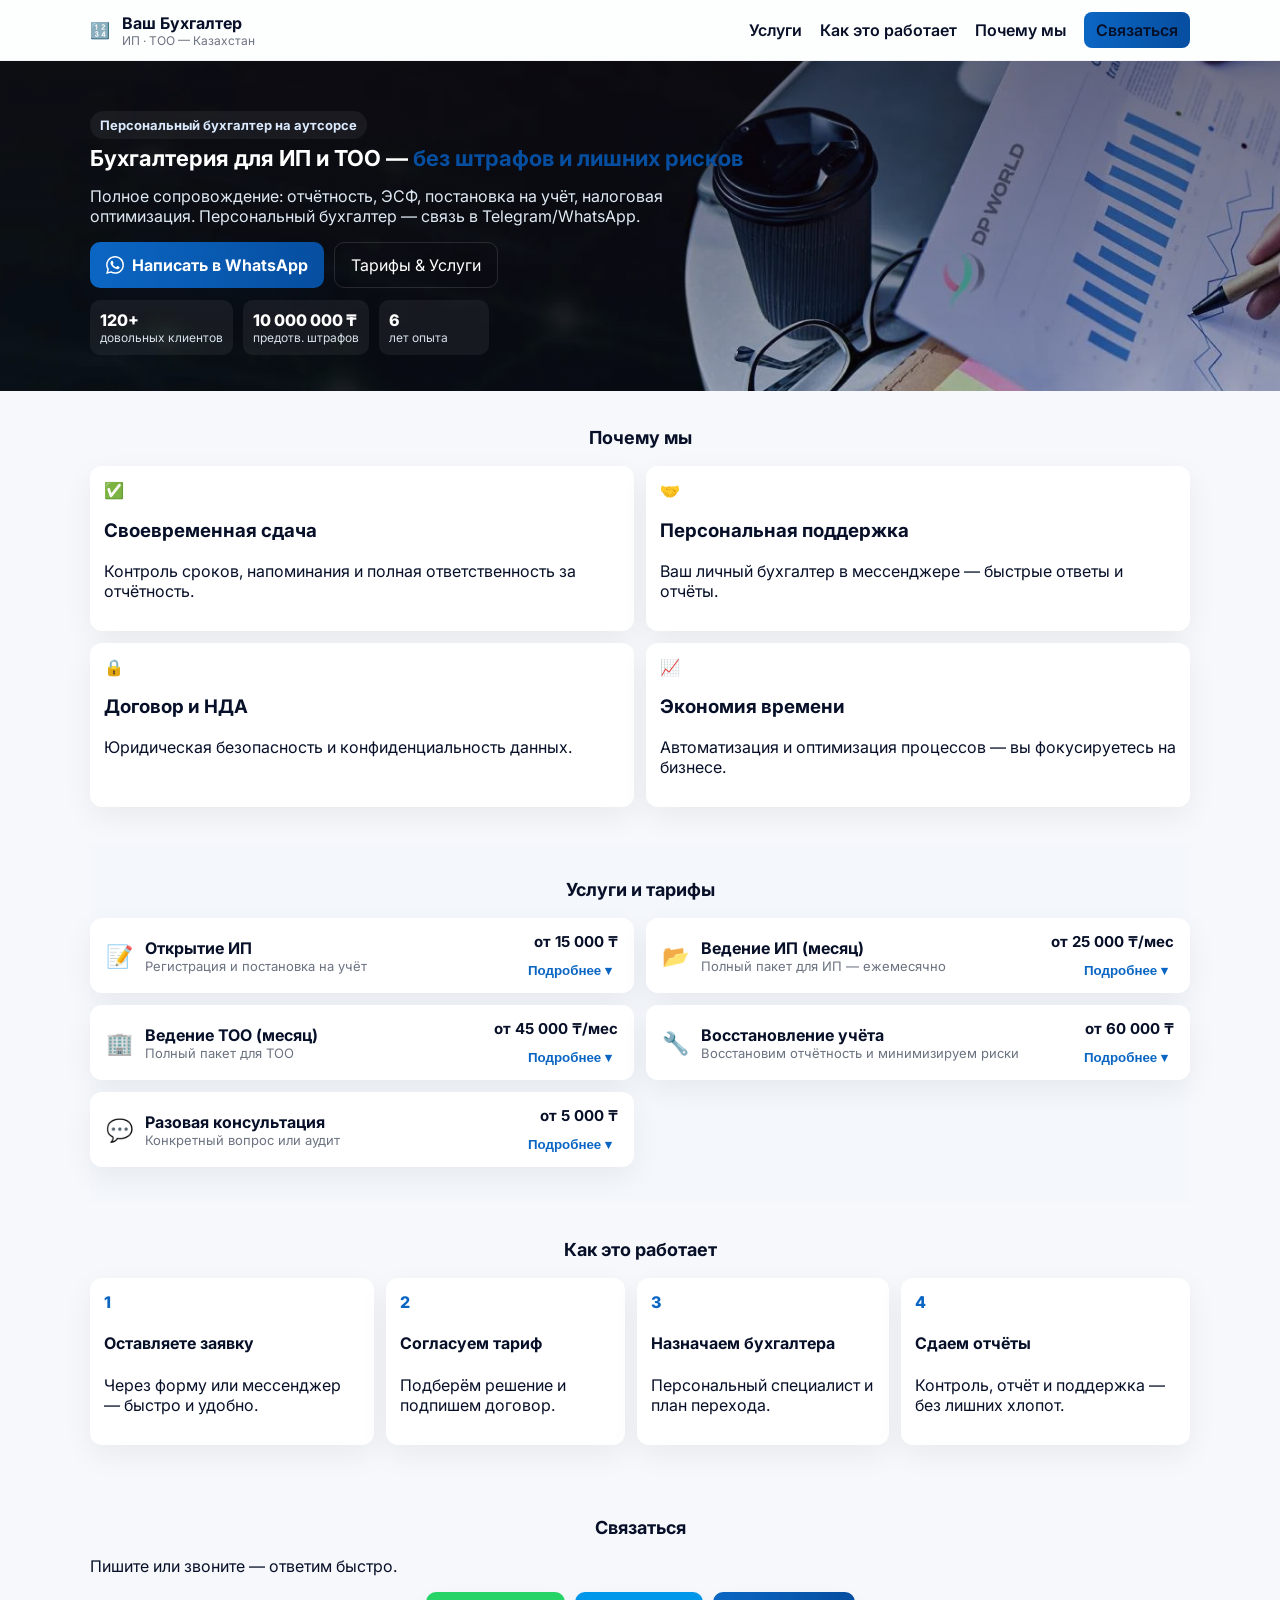
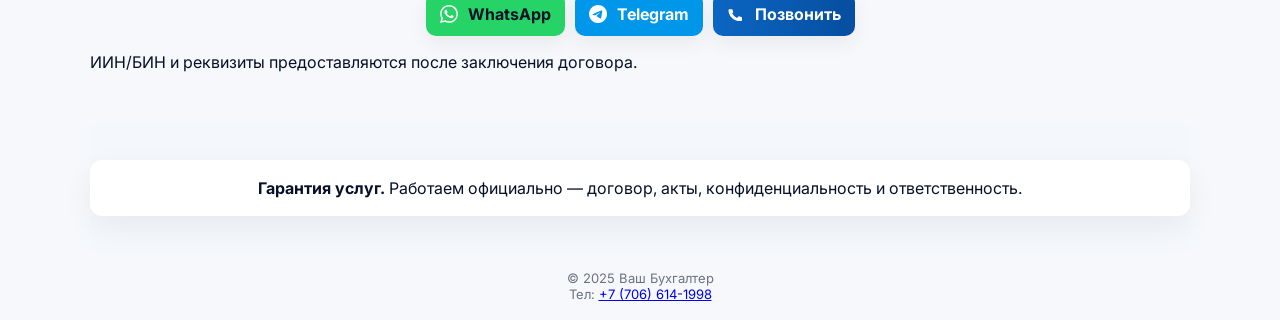
==== commit 69d93c5a: "test" ====
--- a/index.html
+++ b/index.html
@@ -56,9 +56,12 @@
       <p class="hero-lead">Полное сопровождение: отчётность, ЭСФ, постановка на учёт, налоговая оптимизация. Персональный бухгалтер — связь в Telegram/WhatsApp.</p>
 
       <div class="hero-actions">
-        <a class="cta-strong" href="https://wa.me/77001234567" target="_blank" rel="noopener" aria-label="Написать в WhatsApp">
+        <a class="cta-strong" href="https://wa.me/77066141998" target="_blank" rel="noopener" aria-label="Написать в WhatsApp">
           <!-- WhatsApp SVG -->
-          <svg class="icon" width="18" height="18" viewBox="0 0 24 24" fill="none" aria-hidden><path d="M20.52 3.48A11.94 11.94 0 0012.02 0C5.48 0 .34 5.9.34 13.18a12.7 12.7 0 002.05 6.63L0 24l4.7-1.26A11.9 11.9 0 0012 24c6.54 0 11.68-5.9 11.68-13.18 0-3.53-1.12-6.8-3.16-9.34z" fill="#fff"/></svg>
+          <svg xmlns="http://www.w3.org/2000/svg" class="icon" width="18" height="18" shape-rendering="geometricPrecision" text-rendering="geometricPrecision" image-rendering="optimizeQuality" fill-rule="evenodd" clip-rule="evenodd" viewBox="0 0 509 511.514" aria-hidden><path fill="#fff" d="M434.762 74.334C387.553 26.81 323.245 0 256.236 0h-.768C115.795.001 2.121 113.696 2.121 253.456l.001.015a253.516 253.516 0 0033.942 126.671L0 511.514l134.373-35.269a253.416 253.416 0 00121.052 30.9h.003.053C395.472 507.145 509 393.616 509 253.626c0-67.225-26.742-131.727-74.252-179.237l.014-.055zM255.555 464.453c-37.753 0-74.861-10.22-107.293-29.479l-7.72-4.602-79.741 20.889 21.207-77.726-4.984-7.975c-21.147-33.606-32.415-72.584-32.415-112.308 0-116.371 94.372-210.743 210.741-210.743 56.011 0 109.758 22.307 149.277 61.98a210.93 210.93 0 0161.744 149.095c0 116.44-94.403 210.869-210.844 210.869h.028zm115.583-157.914c-6.363-3.202-37.474-18.472-43.243-20.593-5.769-2.121-10.01-3.202-14.315 3.203-4.305 6.404-16.373 20.593-20.063 24.855-3.69 4.263-7.401 4.815-13.679 1.612-6.278-3.202-26.786-9.883-50.899-31.472a192.748 192.748 0 01-35.411-43.867c-3.712-6.363-.404-9.777 2.82-12.873 3.224-3.096 6.363-7.381 9.48-11.092a41.58 41.58 0 006.357-10.597 11.678 11.678 0 00-.508-11.09c-1.718-3.18-14.444-34.357-19.534-47.06-5.09-12.703-10.37-10.603-14.272-10.901-3.902-.297-7.911-.19-12.089-.19a23.322 23.322 0 00-16.964 7.911c-5.707 6.298-22.1 21.673-22.1 52.849s22.671 61.249 25.852 65.532c3.182 4.284 44.663 68.227 108.288 95.649 15.099 6.489 26.891 10.392 36.053 13.403a87.504 87.504 0 0025.216 3.718c4.905 0 9.82-.416 14.65-1.237 12.174-1.782 37.453-15.291 42.776-30.073s5.303-27.57 3.711-30.093c-1.591-2.524-5.704-4.369-12.088-7.615l-.038.021z"/></svg>
+
+
+
           Написать в WhatsApp
         </a>
         <a class="cta-outline" href="#services">Тарифы & Услуги</a>
@@ -139,7 +142,7 @@
             <li>Настройка ЭСФ и консультация по первичным документам</li>
           </ul>
           <div class="service-actions">
-            <a class="btn-small" href="https://wa.me/77001234567" target="_blank">Заказать</a>
+            <a class="btn-small" href="https://wa.me/77066141998" target="_blank">Заказать</a>
             <a class="btn-ghost" href="#contact">Уточнить</a>
           </div>
         </div>
@@ -170,7 +173,7 @@
             <li>Ежемесячные сверки и отчёт клиенту</li>
           </ul>
           <div class="service-actions">
-            <a class="btn-small" href="https://wa.me/77001234567" target="_blank">Подключиться</a>
+            <a class="btn-small" href="https://wa.me/77066141998" target="_blank">Подключиться</a>
             <a class="btn-ghost" href="#contact">Уточнить</a>
           </div>
         </div>
@@ -201,7 +204,7 @@
             <li>Юридическая поддержка по базе (опция)</li>
           </ul>
           <div class="service-actions">
-            <a class="btn-small" href="https://wa.me/77001234567" target="_blank">Подключиться</a>
+            <a class="btn-small" href="https://wa.me/77066141998" target="_blank">Подключиться</a>
             <a class="btn-ghost" href="#contact">Уточнить</a>
           </div>
         </div>
@@ -231,7 +234,7 @@
             <li>Сопровождение при проверках</li>
           </ul>
           <div class="service-actions">
-            <a class="btn-small" href="https://wa.me/77001234567" target="_blank">Заказать</a>
+            <a class="btn-small" href="https://wa.me/77066141998" target="_blank">Заказать</a>
             <a class="btn-ghost" href="#contact">Уточнить</a>
           </div>
         </div>
@@ -260,7 +263,7 @@
             <li>Рекомендации по оптимизации</li>
           </ul>
           <div class="service-actions">
-            <a class="btn-small" href="https://wa.me/77001234567" target="_blank">Заказать</a>
+            <a class="btn-small" href="https://wa.me/77066141998" target="_blank">Заказать</a>
             <a class="btn-ghost" href="#contact">Уточнить</a>
           </div>
         </div>
@@ -301,19 +304,20 @@
     <p class="muted">Пишите или звоните — ответим быстро.</p>
 
     <div class="contact-ctas" data-anim>
-      <a class="contact-btn contact-wa" href="https://wa.me/77001234567" target="_blank" rel="noopener" aria-label="WhatsApp">
+      <a class="contact-btn contact-wa" href="https://wa.me/77066141998" target="_blank" rel="noopener" aria-label="WhatsApp">
         <!-- WhatsApp SVG -->
-        <svg class="svg-icon" width="18" height="18" viewBox="0 0 24 24" fill="none" aria-hidden><path d="M20.52 3.48A11.94 11.94 0 0012.02 0C5.48 0 .34 5.9.34 13.18a12.7 12.7 0 002.05 6.63L0 24l4.7-1.26A11.9 11.9 0 0012 24c6.54 0 11.68-5.9 11.68-13.18 0-3.53-1.12-6.8-3.16-9.34z" fill="currentColor"/></svg>
+        <svg xmlns="http://www.w3.org/2000/svg" class="icon" width="18" height="18" shape-rendering="geometricPrecision" text-rendering="geometricPrecision" image-rendering="optimizeQuality" fill-rule="evenodd" clip-rule="evenodd" viewBox="0 0 509 511.514" aria-hidden><path fill="#fff" d="M434.762 74.334C387.553 26.81 323.245 0 256.236 0h-.768C115.795.001 2.121 113.696 2.121 253.456l.001.015a253.516 253.516 0 0033.942 126.671L0 511.514l134.373-35.269a253.416 253.416 0 00121.052 30.9h.003.053C395.472 507.145 509 393.616 509 253.626c0-67.225-26.742-131.727-74.252-179.237l.014-.055zM255.555 464.453c-37.753 0-74.861-10.22-107.293-29.479l-7.72-4.602-79.741 20.889 21.207-77.726-4.984-7.975c-21.147-33.606-32.415-72.584-32.415-112.308 0-116.371 94.372-210.743 210.741-210.743 56.011 0 109.758 22.307 149.277 61.98a210.93 210.93 0 0161.744 149.095c0 116.44-94.403 210.869-210.844 210.869h.028zm115.583-157.914c-6.363-3.202-37.474-18.472-43.243-20.593-5.769-2.121-10.01-3.202-14.315 3.203-4.305 6.404-16.373 20.593-20.063 24.855-3.69 4.263-7.401 4.815-13.679 1.612-6.278-3.202-26.786-9.883-50.899-31.472a192.748 192.748 0 01-35.411-43.867c-3.712-6.363-.404-9.777 2.82-12.873 3.224-3.096 6.363-7.381 9.48-11.092a41.58 41.58 0 006.357-10.597 11.678 11.678 0 00-.508-11.09c-1.718-3.18-14.444-34.357-19.534-47.06-5.09-12.703-10.37-10.603-14.272-10.901-3.902-.297-7.911-.19-12.089-.19a23.322 23.322 0 00-16.964 7.911c-5.707 6.298-22.1 21.673-22.1 52.849s22.671 61.249 25.852 65.532c3.182 4.284 44.663 68.227 108.288 95.649 15.099 6.489 26.891 10.392 36.053 13.403a87.504 87.504 0 0025.216 3.718c4.905 0 9.82-.416 14.65-1.237 12.174-1.782 37.453-15.291 42.776-30.073s5.303-27.57 3.711-30.093c-1.591-2.524-5.704-4.369-12.088-7.615l-.038.021z"/></svg>
         WhatsApp
       </a>
 
-      <a class="contact-btn contact-tg" href="https://t.me/ВАШ_НИК" target="_blank" rel="noopener" aria-label="Telegram">
+      <a class="contact-btn contact-tg" href="https://t.me/zhaniya96" target="_blank" rel="noopener" aria-label="Telegram">
         <!-- Telegram SVG -->
-        <svg class="svg-icon" width="18" height="18" viewBox="0 0 24 24" fill="none" aria-hidden><path d="M22 3L2 12.5 7.5 15 9 21l3.5-3 6-5.5L22 3z" fill="currentColor"/></svg>
+        <svg xmlns="http://www.w3.org/2000/svg" class="icon" width="18" height="18" shape-rendering="geometricPrecision" text-rendering="geometricPrecision" image-rendering="optimizeQuality" fill-rule="evenodd" clip-rule="evenodd" viewBox="0 0 509 511.514" aria-hidden><path fill="#fff" d="M512 256C512 114.62 397.38 0 256 0S0 114.62 0 256s114.62 256 256 256 256-114.62 256-256zm-396.12-2.7c74.63-32.52 124.39-53.95 149.29-64.31 71.1-29.57 85.87-34.71 95.5-34.88 2.12-.03 6.85.49 9.92 2.98 2.59 2.1 3.3 4.94 3.64 6.93.34 2 .77 6.53.43 10.08-3.85 40.48-20.52 138.71-29 184.05-3.59 19.19-10.66 25.62-17.5 26.25-14.86 1.37-26.15-9.83-40.55-19.27-22.53-14.76-35.26-23.96-57.13-38.37-25.28-16.66-8.89-25.81 5.51-40.77 3.77-3.92 69.27-63.5 70.54-68.9.16-.68.31-3.2-1.19-4.53s-3.71-.87-5.3-.51c-2.26.51-38.25 24.3-107.98 71.37-10.22 7.02-19.48 10.43-27.77 10.26-9.14-.2-26.72-5.17-39.79-9.42-16.03-5.21-28.77-7.97-27.66-16.82.57-4.61 6.92-9.32 19.04-14.14z"/></svg>
+
         Telegram
       </a>
 
-      <a class="contact-btn contact-call" href="tel:+77001234567" aria-label="Позвонить">
+      <a class="contact-btn contact-call" href="tel:+77066141998" aria-label="Позвонить">
         <!-- Phone SVG -->
         <svg class="svg-icon" width="18" height="18" viewBox="0 0 24 24" fill="none" aria-hidden><path d="M6.6 10.8a15.05 15.05 0 006.6 6.6l2.1-2.1a1 1 0 011.1-.2c1 .4 2 .7 2.8.9a1 1 0 01.8 1v3.4a1 1 0 01-1 1C9 22 2 15 2 6.6A1 1 0 013 5.6H6.4a1 1 0 011 .8c.2.9.5 1.8.9 2.8.2.4 0 .9-.2 1.1L6.6 10.8z" fill="currentColor"/></svg>
         Позвонить
@@ -333,13 +337,14 @@
 
 <!-- Floating contacts for mobile -->
 <div class="fixed-contacts" aria-hidden>
-  <a href="https://wa.me/77001234567" class="fixed-btn wa" target="_blank" rel="noopener" aria-label="WhatsApp">
-    <svg width="22" height="22" viewBox="0 0 24 24" fill="none"><path d="M20.52 3.48A11.94 11.94 0 0012.02 0C5.48 0 .34 5.9.34 13.18a12.7 12.7 0 002.05 6.63L0 24l4.7-1.26A11.9 11.9 0 0012 24c6.54 0 11.68-5.9 11.68-13.18 0-3.53-1.12-6.8-3.16-9.34z" fill="#fff"/></svg>
+  <a href="https://wa.me/77066141998" class="fixed-btn wa" target="_blank" rel="noopener" aria-label="WhatsApp">
+    <svg xmlns="http://www.w3.org/2000/svg" class="icon" width="22" height="22" shape-rendering="geometricPrecision" text-rendering="geometricPrecision" image-rendering="optimizeQuality" fill-rule="evenodd" clip-rule="evenodd" viewBox="0 0 509 511.514" aria-hidden><path fill="#fff" d="M434.762 74.334C387.553 26.81 323.245 0 256.236 0h-.768C115.795.001 2.121 113.696 2.121 253.456l.001.015a253.516 253.516 0 0033.942 126.671L0 511.514l134.373-35.269a253.416 253.416 0 00121.052 30.9h.003.053C395.472 507.145 509 393.616 509 253.626c0-67.225-26.742-131.727-74.252-179.237l.014-.055zM255.555 464.453c-37.753 0-74.861-10.22-107.293-29.479l-7.72-4.602-79.741 20.889 21.207-77.726-4.984-7.975c-21.147-33.606-32.415-72.584-32.415-112.308 0-116.371 94.372-210.743 210.741-210.743 56.011 0 109.758 22.307 149.277 61.98a210.93 210.93 0 0161.744 149.095c0 116.44-94.403 210.869-210.844 210.869h.028zm115.583-157.914c-6.363-3.202-37.474-18.472-43.243-20.593-5.769-2.121-10.01-3.202-14.315 3.203-4.305 6.404-16.373 20.593-20.063 24.855-3.69 4.263-7.401 4.815-13.679 1.612-6.278-3.202-26.786-9.883-50.899-31.472a192.748 192.748 0 01-35.411-43.867c-3.712-6.363-.404-9.777 2.82-12.873 3.224-3.096 6.363-7.381 9.48-11.092a41.58 41.58 0 006.357-10.597 11.678 11.678 0 00-.508-11.09c-1.718-3.18-14.444-34.357-19.534-47.06-5.09-12.703-10.37-10.603-14.272-10.901-3.902-.297-7.911-.19-12.089-.19a23.322 23.322 0 00-16.964 7.911c-5.707 6.298-22.1 21.673-22.1 52.849s22.671 61.249 25.852 65.532c3.182 4.284 44.663 68.227 108.288 95.649 15.099 6.489 26.891 10.392 36.053 13.403a87.504 87.504 0 0025.216 3.718c4.905 0 9.82-.416 14.65-1.237 12.174-1.782 37.453-15.291 42.776-30.073s5.303-27.57 3.711-30.093c-1.591-2.524-5.704-4.369-12.088-7.615l-.038.021z"/></svg>
   </a>
-  <a href="https://t.me/ВАШ_НИК" class="fixed-btn tg" target="_blank" rel="noopener" aria-label="Telegram">
-    <svg width="22" height="22" viewBox="0 0 24 24" fill="none"><path d="M22 3L2 12.5 7.5 15 9 21l3.5-3 6-5.5L22 3z" fill="#fff"/></svg>
+  <a href="https://t.me/zhaniya96" class="fixed-btn tg" target="_blank" rel="noopener" aria-label="Telegram">
+    <svg xmlns="http://www.w3.org/2000/svg" class="icon" width="22" height="22" shape-rendering="geometricPrecision" text-rendering="geometricPrecision" image-rendering="optimizeQuality" fill-rule="evenodd" clip-rule="evenodd" viewBox="0 0 509 511.514" aria-hidden><path fill="#fff" d="M512 256C512 114.62 397.38 0 256 0S0 114.62 0 256s114.62 256 256 256 256-114.62 256-256zm-396.12-2.7c74.63-32.52 124.39-53.95 149.29-64.31 71.1-29.57 85.87-34.71 95.5-34.88 2.12-.03 6.85.49 9.92 2.98 2.59 2.1 3.3 4.94 3.64 6.93.34 2 .77 6.53.43 10.08-3.85 40.48-20.52 138.71-29 184.05-3.59 19.19-10.66 25.62-17.5 26.25-14.86 1.37-26.15-9.83-40.55-19.27-22.53-14.76-35.26-23.96-57.13-38.37-25.28-16.66-8.89-25.81 5.51-40.77 3.77-3.92 69.27-63.5 70.54-68.9.16-.68.31-3.2-1.19-4.53s-3.71-.87-5.3-.51c-2.26.51-38.25 24.3-107.98 71.37-10.22 7.02-19.48 10.43-27.77 10.26-9.14-.2-26.72-5.17-39.79-9.42-16.03-5.21-28.77-7.97-27.66-16.82.57-4.61 6.92-9.32 19.04-14.14z"/></svg>
+
   </a>
-  <a href="tel:+77001234567" class="fixed-btn call" aria-label="Позвонить">
+  <a href="tel:+77066141998" class="fixed-btn call" aria-label="Позвонить">
     <svg width="22" height="22" viewBox="0 0 24 24" fill="none"><path d="M6.6 10.8a15.05 15.05 0 006.6 6.6l2.1-2.1a1 1 0 011.1-.2c1 .4 2 .7 2.8.9a1 1 0 01.8 1v3.4a1 1 0 01-1 1C9 22 2 15 2 6.6A1 1 0 013 5.6H6.4a1 1 0 011 .8c.2.9.5 1.8.9 2.8.2.4 0 .9-.2 1.1L6.6 10.8z" fill="#fff"/></svg>
   </a>
 </div>
@@ -347,7 +352,7 @@
 <footer class="site-footer">
   <div class="container footer-row">
     <div>© 2025 Ваш Бухгалтер</div>
-    <div>Тел: <a href="tel:+77001234567">+7 (700) 123-4567</a></div>
+    <div>Тел: <a href="tel:+77066141998">+7 (706) 614-1998</a></div>
   </div>
 </footer>
 
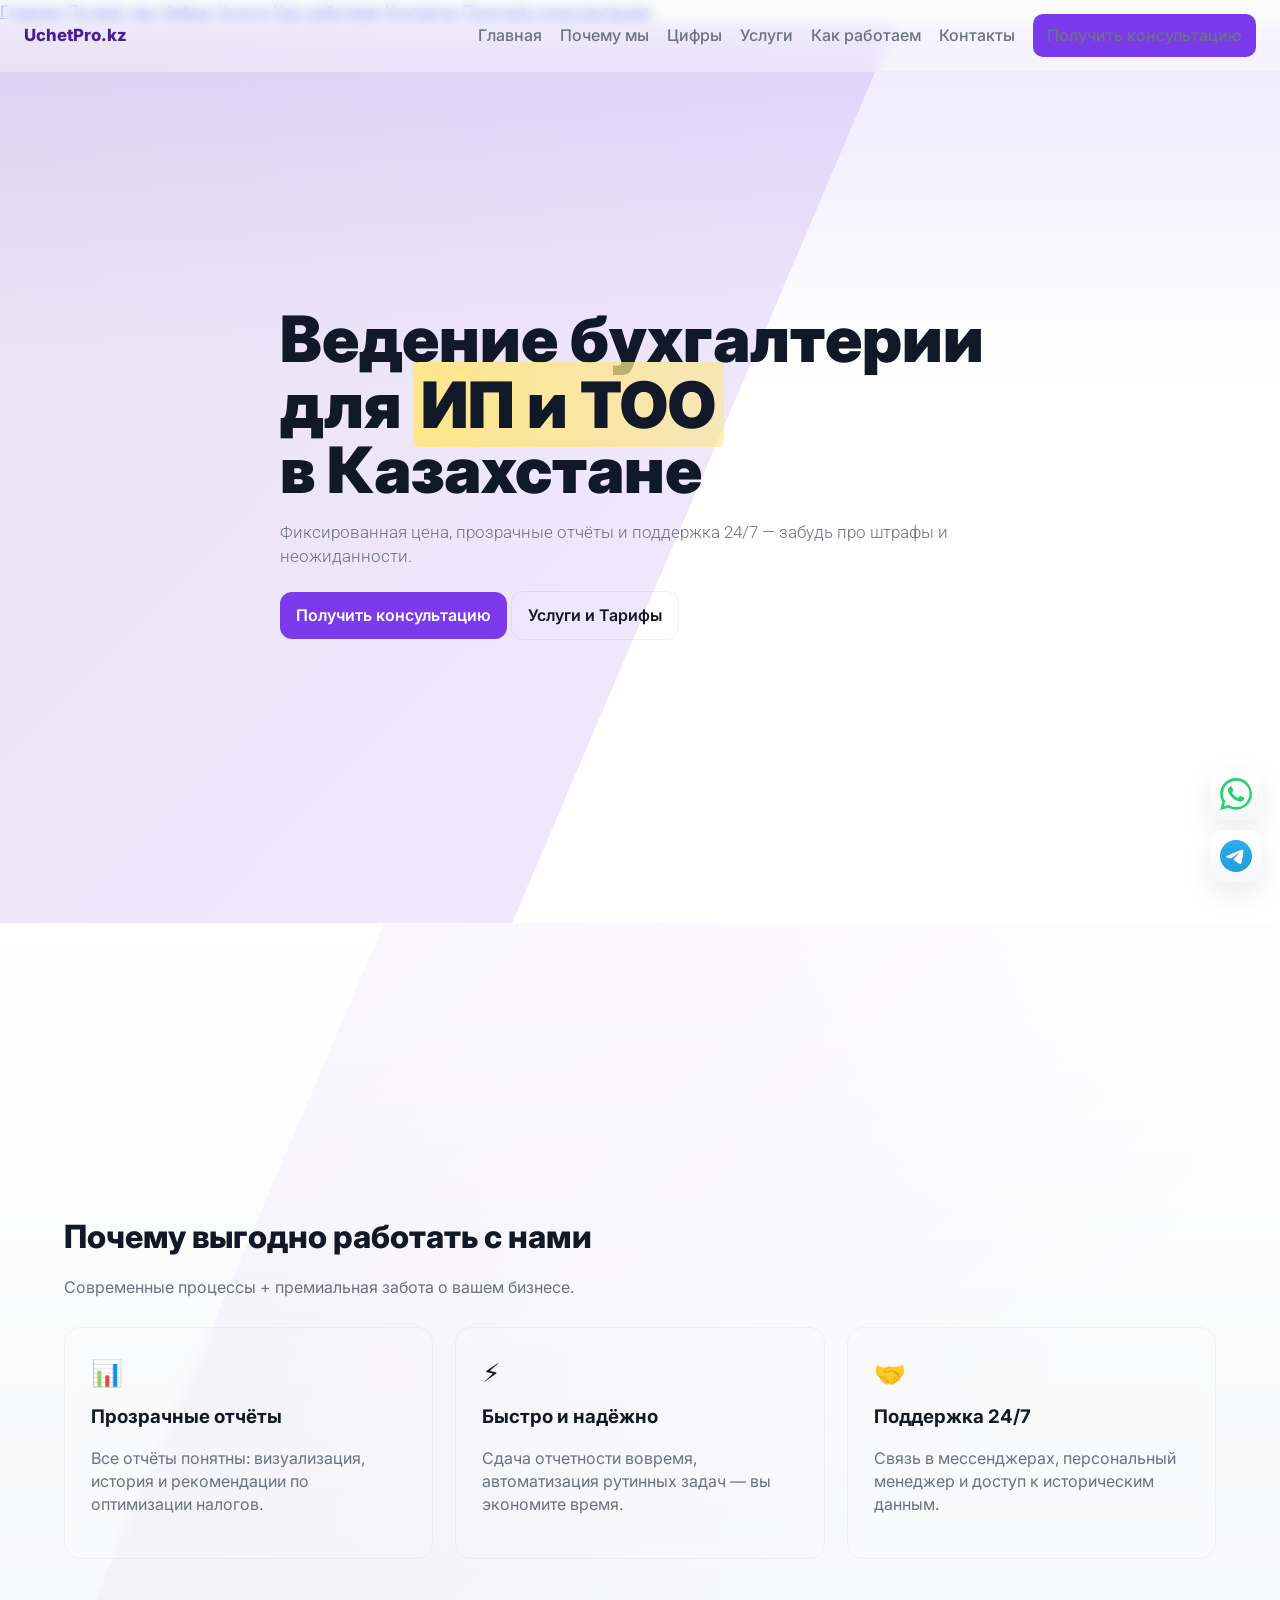
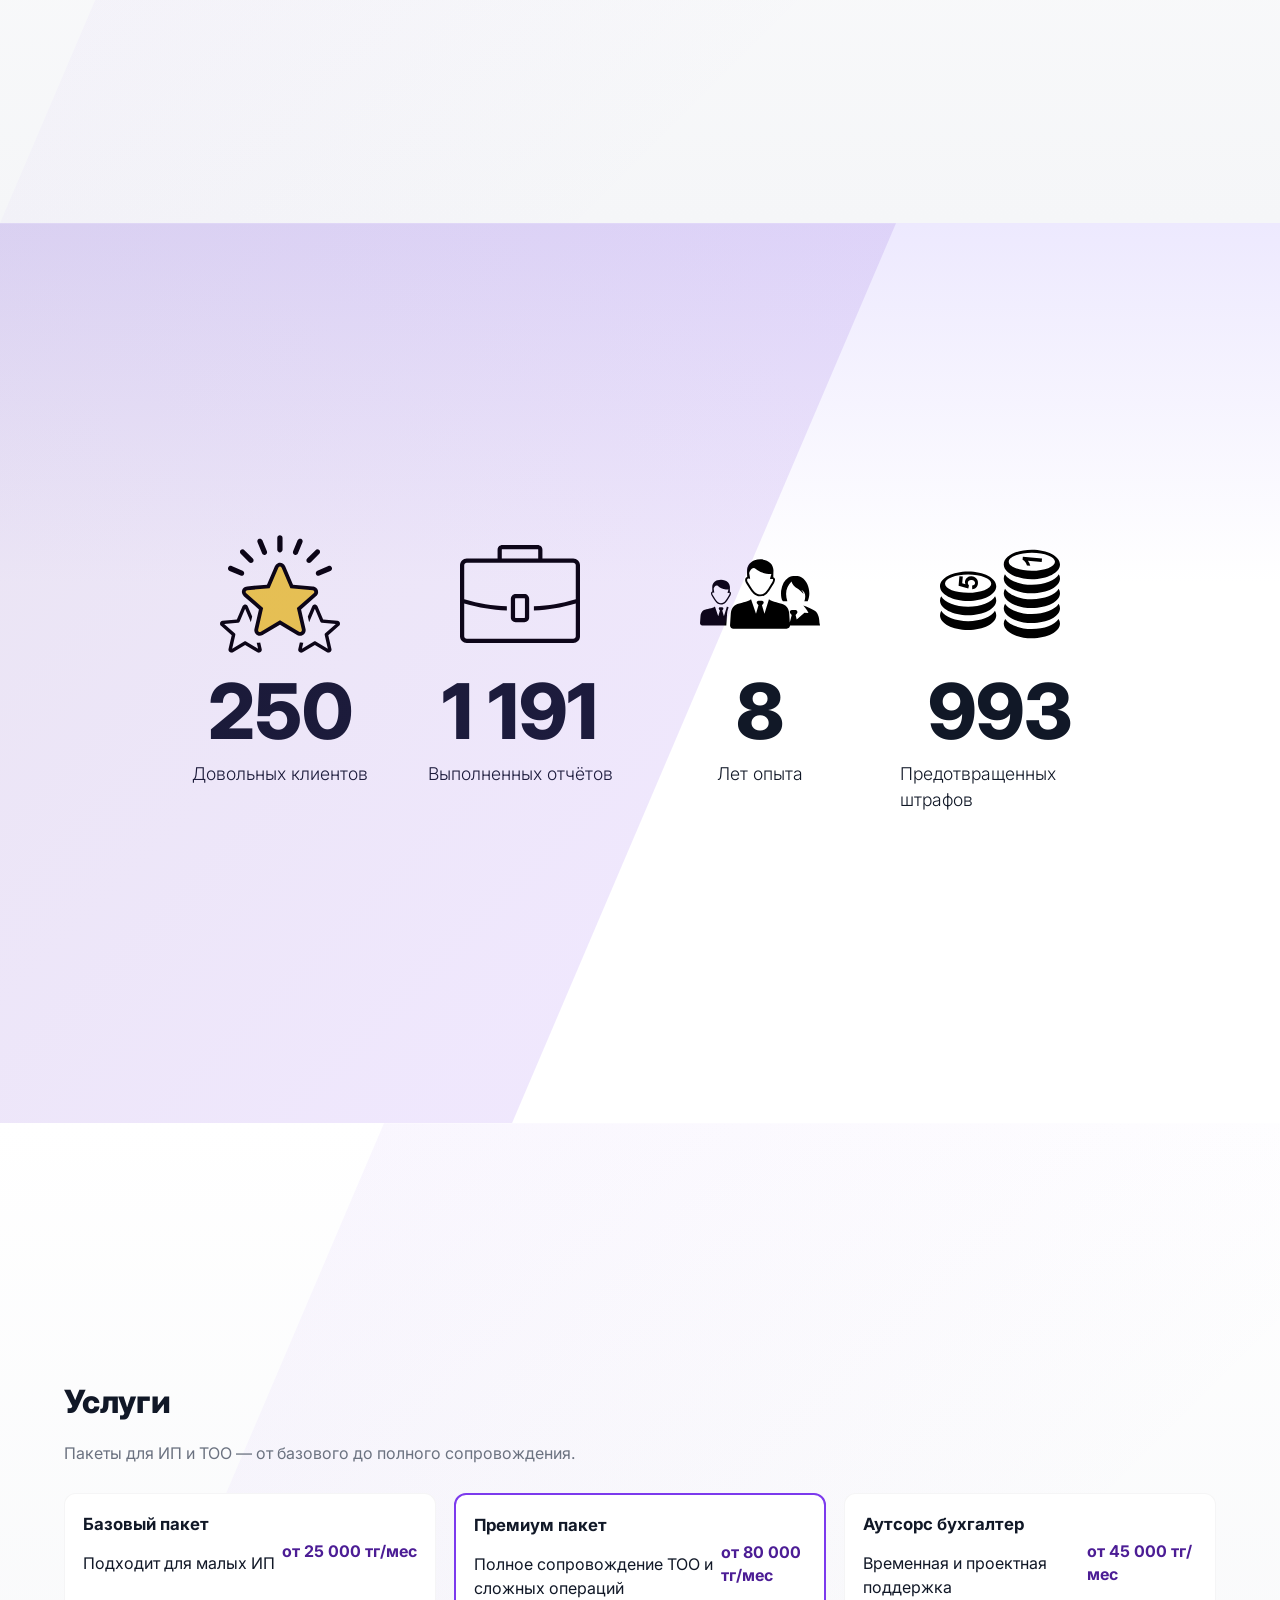
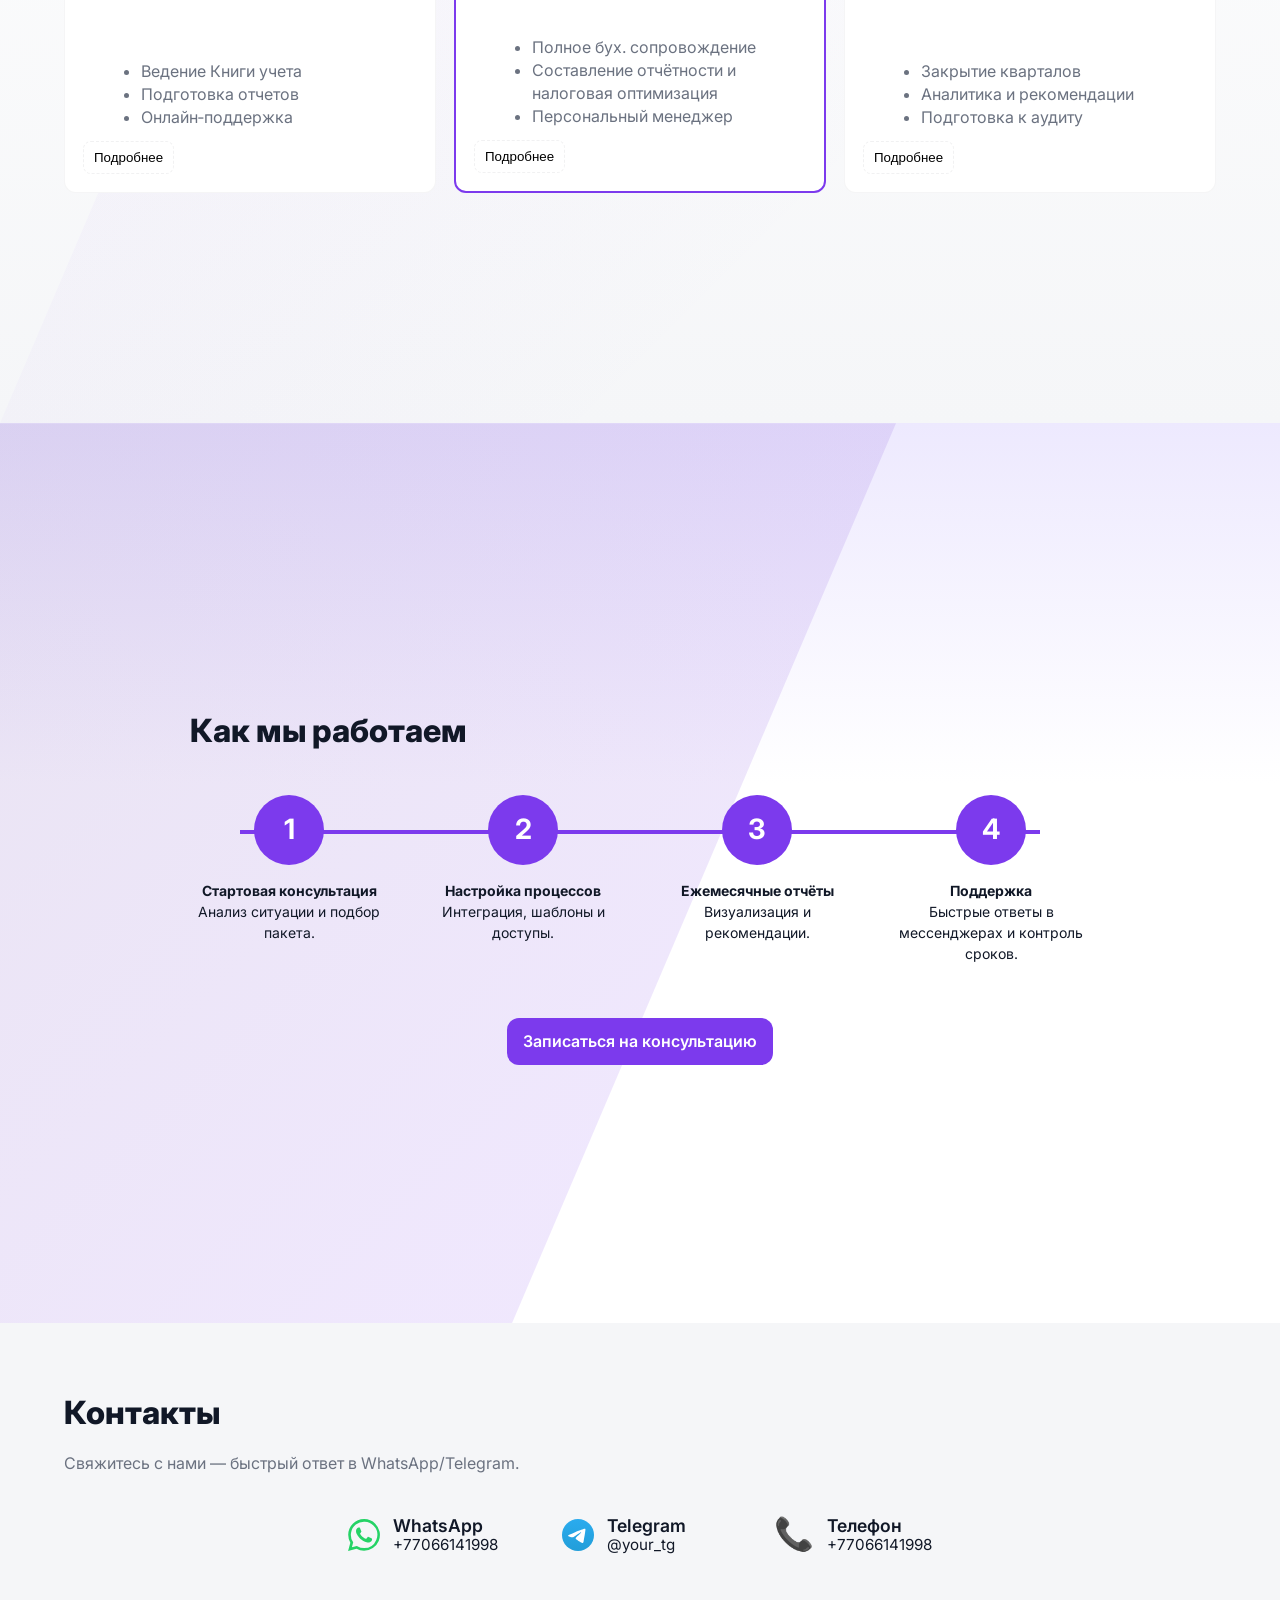
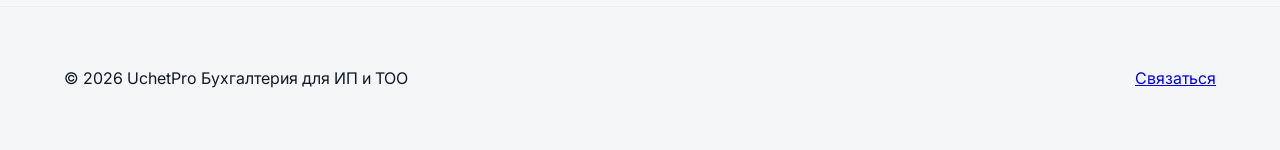
==== commit 6d1419f5: "test" ====
--- a/index.html
+++ b/index.html
@@ -1,361 +1,255 @@
 <!doctype html>
 <html lang="ru">
 <head>
-  <meta charset="utf-8" />
-  <meta name="viewport" content="width=device-width,initial-scale=1" />
-  <title>Личный бухгалтер — ИП & ТОО (Казахстан)</title>
-  <meta name="description" content="Премиальные бухгалтерские услуги для ИП и ТОО в Казахстане — ведение, отчётность, ЭСФ, открытие и ликвидация. Персональный бухгалтер, гарантия сроков.">
-  <link href="https://fonts.googleapis.com/css2?family=Inter:wght@300;400;600;700&display=swap" rel="stylesheet">
-  <link rel="stylesheet" href="style.css">
+<meta charset="utf-8" />
+<meta name="viewport" content="width=device-width,initial-scale=1" />
+<title>Ведение бухгалтерии для ИП и ТОО — Премиум</title>
+<meta name="description" content="Премиальные бухгалтерские услуги для ИП и ТОО в Казахстане — удобство, прозрачность и поддержка 24/7." />
+<link rel="preconnect" href="https://fonts.googleapis.com">
+<link href="https://fonts.googleapis.com/css2?family=Inter:wght@300;400;600;800;900&family=Roboto:wght@300;400;500&display=swap" rel="stylesheet">
+<link rel="stylesheet" href="styles.css">
 </head>
 <body>
+<!-- NAV -->
+<header class="site-header">
+<a class="brand" href="#">UchetPro.kz</a>
+<nav class="nav">
+<a href="#hero">Главная</a>
+<a href="#benefits">Почему мы</a>
+<a href="#stats">Цифры</a>
+<a href="#services">Услуги</a>
+<a href="#how">Как работаем</a>
+<a href="#contacts">Контакты</a>
+<a class="cta-desktop" href="https://wa.me/+77066141998" target="_blank" rel="noopener">Получить консультацию</a>
+</nav>
+<button id="burger" aria-label="Открыть меню">
+<span></span><span></span><span></span>
+</button>
+</header>
+<!-- MOBILE SIDEBAR -->
+<aside id="mobileMenu" class="mobile-menu" aria-hidden="true">
+<nav>
+<a href="#hero">Главная</a>
+<a href="#benefits">Почему мы</a>
+<a href="#stats">Цифры</a>
+<a href="#services">Услуги</a>
+<a href="#how">Как работаем</a>
+<a href="#contacts">Контакты</a>
+<a class="cta" href="https://wa.me/+77066141998" target="_blank" rel="noopener">Получить консультацию</a>
+</nav>
+</aside>
+<main>
+<!-- HERO -->
+<section id="hero" class="section full hero diagonal">
+<div class="container hero-inner">
+<div class="hero-content">
+<h1 class="display">Ведение бухгалтерии для <span class="accent-bg">ИП и ТОО</span><br>в Казахстане</h1>
+<p class="lead">Фиксированная цена, прозрачные отчёты и поддержка 24/7 — забудь про штрафы и неожиданности.</p>
+<div class="hero-actions">
+<a class="btn primary" href="https://wa.me/+77066141998" target="_blank" rel="noopener">Получить консультацию</a>
+<a class="btn ghost" href="#services">Услуги и Тарифы</a>
+</div>
+</div>
+</div>
+</section>
+<!-- BENEFITS -->
+<section id="benefits" class="section full alt diagonal-light">
+<div class="container">
+<h2 class="section-title">Почему выгодно работать с нами</h2>
+<p class="section-sub">Современные процессы + премиальная забота о вашем бизнесе.</p>
+<div class="cards grid-3">
+<article class="card">
+<div class="icon">📊</div>
+<h3>Прозрачные отчёты</h3>
+<p>Все отчёты понятны: визуализация, история и рекомендации по оптимизации налогов.</p>
+</article>
+<article class="card">
+<div class="icon">⚡</div>
+<h3>Быстро и надёжно</h3>
+<p>Сдача отчетности вовремя, автоматизация рутинных задач — вы экономите время.</p>
+</article>
+<article class="card">
+<div class="icon">🤝</div>
+<h3>Поддержка 24/7</h3>
+<p>Связь в мессенджерах, персональный менеджер и доступ к историческим данным.</p>
+</article>
+</div>
+</div>
+</section>
+<!-- STATS -->
+<section id="stats" class="section full diagonal">
+<div class="stats-container">
+<div class="stat-item">
+<img src="images/icon-clients.svg" alt="Клиенты" class="stat-icon">
+<div class="stat-number" data-target="250">0</div>
+<div class="stat-label">Довольных клиентов</div>
+</div>
+<div class="stat-item">
+<img src="images/icon-projects.svg" alt="Проекты" class="stat-icon">
+<div class="stat-number" data-target="1200">0</div>
+<div class="stat-label">Выполненных отчётов</div>
+</div>
+<div class="stat-item">
+<img src="images/icon-experience.svg" alt="Опыт" class="stat-icon">
+<div class="stat-number" data-target="8">0</div>
+<div class="stat-label">Лет опыта</div>
+</div>
+<div class="stat-item">
+<img src="images/icon-rating.svg" alt="Рейтинг" class="stat-icon">
+<div class="stat-number" data-target="1000">0</div>
+<div class="stat-label">Предотвращенных штрафов</div>
+</div>
+</div>
+</section>
+ 
+<!-- SERVICES -->
+<section id="services" class="section full alt diagonal-light">
+<div class="container">
+<h2 class="section-title">Услуги</h2>
+<p class="section-sub">Пакеты для ИП и ТОО — от базового до полного сопровождения.</p>
+<div class="services-grid">
+<!-- Card 1 -->
+<div class="service-card">
+<div class="service-head">
+<div>
+<h3>Базовый пакет</h3>
+<p class="muted">Подходит для малых ИП</p>
+</div>
+<div class="price">от <span>25 000 тг</span>/мес</div>
+</div>
+<div class="service-body">
+<ul>
+<li>Ведение Книги учета</li>
+<li>Подготовка отчетов</li>
+<li>Онлайн‑поддержка</li>
+</ul>
+<button class="details-btn" aria-expanded="false">Подробнее</button>
+<div class="details" hidden>
+<p>Включает первичную настройку, ежемесячные закрытия и тех. поддержку в мессенджерах. Доп. услуги оплачиваются отдельно.</p>
+</div>
+</div>
+</div>
+<!-- Card 2 -->
+<div class="service-card featured">
+<div class="service-head">
+<div>
+<h3>Премиум пакет</h3>
+<p class="muted">Полное сопровождение ТОО и сложных операций</p>
+</div>
+<div class="price">от <span>80 000 тг</span>/мес</div>
+</div>
+<div class="service-body">
+<ul>
+<li>Полное бух. сопровождение</li>
+<li>Составление отчётности и налоговая оптимизация</li>
+<li>Персональный менеджер</li>
+</ul>
+<button class="details-btn" aria-expanded="false">Подробнее</button>
+<div class="details" hidden>
+<p>Персональный бухгалтер, KPI‑отчеты, оптимизация налогов и сопровождение аудита. Есть опция интеграции с 1C/CPA системами.</p>
+</div>
+</div>
+</div>
+<!-- Card 3 -->
+<div class="service-card">
+<div class="service-head">
+<div>
+<h3>Аутсорс бухгалтер</h3>
+<p class="muted">Временная и проектная поддержка</p>
+</div>
+<div class="price">от <span>45 000 тг</span>/мес</div>
+</div>
+<div class="service-body">
+<ul>
+<li>Закрытие кварталов</li>
+<li>Аналитика и рекомендации</li>
+<li>Подготовка к аудиту</li>
+</ul>
+<button class="details-btn" aria-expanded="false">Подробнее</button>
+<div class="details" hidden>
+<p>Подходит, если нужен удалённый бухгалтер на время отпуска или при резких пиковых нагрузках.</p>
+</div>
+</div>
+</div>
+</div>
+</div>
+</section>
+<!-- HOW IT WORKS -->
+<section id="how" class="section full diagonal">
+<div class="container">
+<h2 class="section-title">Как мы работаем</h2>
+<div class="how-steps">
+<div class="step">
+<div class="icon-p">1</div>
+<p><strong>Стартовая консультация</strong><br>Анализ ситуации и подбор пакета.</p>
+</div>
+<div class="step">
+<div class="icon-p">2</div>
+<p><strong>Настройка процессов</strong><br>Интеграция, шаблоны и доступы.</p>
+</div>
+<div class="step">
+<div class="icon-p">3</div>
+<p><strong>Ежемесячные отчёты</strong><br>Визуализация и рекомендации.</p>
+</div>
+<div class="step">
+<div class="icon-p">4</div>
+<p><strong>Поддержка</strong><br>Быстрые ответы в мессенджерах и контроль сроков.</p>
+</div>
+</div>
+<div class="how-cta">
+<a class="btn primary" href="https://wa.me/+77066141998" target="_blank" rel="noopener">Записаться на консультацию</a>
+</div>
+</div>
+</section>
+<!-- CONTACTS -->
+<section id="contacts">
+<div class="container contact-wrap">
+<h2 class="section-title">Контакты</h2>
+<p class="section-sub">Свяжитесь с нами — быстрый ответ в WhatsApp/Telegram.</p>
+<div class="contact-list">
+<a class="contact-item" href="https://wa.me/+77066141998" target="_blank" rel="noopener">
+<svg id="Layer_1" data-name="Layer 1" width="32" height="32" xmlns="http://www.w3.org/2000/svg" viewBox="0 0 240 241.19"><defs><style>.cls-1{fill:#25d366;fill-rule:evenodd;}</style></defs><title>whatsapp-color</title><path class="cls-1" d="M205,35.05A118.61,118.61,0,0,0,120.46,0C54.6,0,1,53.61,1,119.51a119.5,119.5,0,0,0,16,59.74L0,241.19l63.36-16.63a119.43,119.43,0,0,0,57.08,14.57h0A119.54,119.54,0,0,0,205,35.07v0ZM120.5,219A99.18,99.18,0,0,1,69.91,205.1l-3.64-2.17-37.6,9.85,10-36.65-2.35-3.76A99.37,99.37,0,0,1,190.79,49.27,99.43,99.43,0,0,1,120.49,219ZM175,144.54c-3-1.51-17.67-8.71-20.39-9.71s-4.72-1.51-6.75,1.51-7.72,9.71-9.46,11.72-3.49,2.27-6.45.76-12.63-4.66-24-14.84A91.1,91.1,0,0,1,91.25,113.3c-1.75-3-.19-4.61,1.33-6.07s3-3.48,4.47-5.23a19.65,19.65,0,0,0,3-5,5.51,5.51,0,0,0-.24-5.23C99,90.27,93,75.57,90.6,69.58s-4.89-5-6.73-5.14-3.73-.09-5.7-.09a11,11,0,0,0-8,3.73C67.48,71.05,59.75,78.3,59.75,93s10.69,28.88,12.19,30.9S93,156.07,123,169c7.12,3.06,12.68,4.9,17,6.32a41.18,41.18,0,0,0,18.8,1.17c5.74-.84,17.66-7.21,20.17-14.18s2.5-13,1.75-14.19-2.69-2.06-5.7-3.59l0,0Z"/></svg>
 
-<!-- OFFCANVAS mobile menu -->
-<div id="offcanvas" class="offcanvas" aria-hidden="true">
-  <button id="offClose" class="off-close" aria-label="Закрыть меню">✕</button>
-  <nav class="off-nav" aria-label="Меню">
-    <a class="off-link" href="#services">Услуги</a>
-    <a class="off-link" href="#how">Как это работает</a>
-    <a class="off-link" href="#benefits">Почему мы</a>
-    <a class="off-link" href="#contact">Связаться</a>
-  </nav>
+<div class="contact-info">
+<h4>WhatsApp</h4>
+<p>+77066141998</p>
+</div>
+</a>
+<a class="contact-item" href="https://t.me/zhaniya96" target="_blank" rel="noopener">
+<svg xmlns="http://www.w3.org/2000/svg" shape-rendering="geometricPrecision" width="32" height="32" text-rendering="geometricPrecision" image-rendering="optimizeQuality" fill-rule="evenodd" clip-rule="evenodd" viewBox="0 0 512 512"><defs><linearGradient id="prefix__a" gradientUnits="userSpaceOnUse" x1="256" y1="3.84" x2="256" y2="512"><stop offset="0" stop-color="#2AABEE"/><stop offset="1" stop-color="#229ED9"/></linearGradient></defs><circle fill="url(#prefix__a)" cx="256" cy="256" r="256"/><path fill="#fff" d="M115.88 253.3c74.63-32.52 124.39-53.95 149.29-64.31 71.1-29.57 85.87-34.71 95.5-34.88 2.12-.03 6.85.49 9.92 2.98 2.59 2.1 3.3 4.94 3.64 6.93.34 2 .77 6.53.43 10.08-3.85 40.48-20.52 138.71-29 184.05-3.59 19.19-10.66 25.62-17.5 26.25-14.86 1.37-26.15-9.83-40.55-19.27-22.53-14.76-35.26-23.96-57.13-38.37-25.28-16.66-8.89-25.81 5.51-40.77 3.77-3.92 69.27-63.5 70.54-68.9.16-.68.31-3.2-1.19-4.53s-3.71-.87-5.3-.51c-2.26.51-38.25 24.3-107.98 71.37-10.22 7.02-19.48 10.43-27.77 10.26-9.14-.2-26.72-5.17-39.79-9.42-16.03-5.21-28.77-7.97-27.66-16.82.57-4.61 6.92-9.32 19.04-14.14z"/></svg>
+<div class="contact-info">
+<h4>Telegram</h4>
+<p>@your_tg</p>
+</div>
+</a>
+<a class="contact-item" href="tel:+77066141998">
+<div class="icon phone-icon" aria-hidden="true">📞</div>
+<div class="contact-info">
+<h4>Телефон</h4>
+<p>+77066141998</p>
+</div>
+</a>
+</div>
 </div>
 
-<!-- HEADER -->
-<header class="site-header">
-  <div class="container header-row">
-    <div class="brand">
-      <div class="logo" aria-hidden>🔢</div>
-      <div>
-        <div class="brand-name">Ваш Бухгалтер</div>
-        <div class="brand-sub">ИП · ТОО — Казахстан</div>
-      </div>
-    </div>
-
-    <nav class="nav-desktop" aria-label="Навигация">
-      <a href="#services">Услуги</a>
-      <a href="#how">Как это работает</a>
-      <a href="#benefits">Почему мы</a>
-      <a class="btn-small" href="#contact">Связаться</a>
-    </nav>
-
-    <button id="menuBtn" class="menu-btn" aria-label="Открыть меню" aria-expanded="false">
-      <span></span><span></span><span></span>
-    </button>
-  </div>
-</header>
-
-<!-- HERO -->
-<section class="hero" id="top" role="banner" aria-label="Главный экран">
-  <div class="hero-bg" aria-hidden></div>
-
-  <div class="container hero-inner">
-    <div class="hero-left" data-anim>
-      <div class="kicker">Персональный бухгалтер на аутсорсе</div>
-      <h1 class="hero-title">Бухгалтерия для ИП и ТОО — <span class="accent">без штрафов и лишних рисков</span></h1>
-      <p class="hero-lead">Полное сопровождение: отчётность, ЭСФ, постановка на учёт, налоговая оптимизация. Персональный бухгалтер — связь в Telegram/WhatsApp.</p>
-
-      <div class="hero-actions">
-        <a class="cta-strong" href="https://wa.me/77066141998" target="_blank" rel="noopener" aria-label="Написать в WhatsApp">
-          <!-- WhatsApp SVG -->
-          <svg xmlns="http://www.w3.org/2000/svg" class="icon" width="18" height="18" shape-rendering="geometricPrecision" text-rendering="geometricPrecision" image-rendering="optimizeQuality" fill-rule="evenodd" clip-rule="evenodd" viewBox="0 0 509 511.514" aria-hidden><path fill="#fff" d="M434.762 74.334C387.553 26.81 323.245 0 256.236 0h-.768C115.795.001 2.121 113.696 2.121 253.456l.001.015a253.516 253.516 0 0033.942 126.671L0 511.514l134.373-35.269a253.416 253.416 0 00121.052 30.9h.003.053C395.472 507.145 509 393.616 509 253.626c0-67.225-26.742-131.727-74.252-179.237l.014-.055zM255.555 464.453c-37.753 0-74.861-10.22-107.293-29.479l-7.72-4.602-79.741 20.889 21.207-77.726-4.984-7.975c-21.147-33.606-32.415-72.584-32.415-112.308 0-116.371 94.372-210.743 210.741-210.743 56.011 0 109.758 22.307 149.277 61.98a210.93 210.93 0 0161.744 149.095c0 116.44-94.403 210.869-210.844 210.869h.028zm115.583-157.914c-6.363-3.202-37.474-18.472-43.243-20.593-5.769-2.121-10.01-3.202-14.315 3.203-4.305 6.404-16.373 20.593-20.063 24.855-3.69 4.263-7.401 4.815-13.679 1.612-6.278-3.202-26.786-9.883-50.899-31.472a192.748 192.748 0 01-35.411-43.867c-3.712-6.363-.404-9.777 2.82-12.873 3.224-3.096 6.363-7.381 9.48-11.092a41.58 41.58 0 006.357-10.597 11.678 11.678 0 00-.508-11.09c-1.718-3.18-14.444-34.357-19.534-47.06-5.09-12.703-10.37-10.603-14.272-10.901-3.902-.297-7.911-.19-12.089-.19a23.322 23.322 0 00-16.964 7.911c-5.707 6.298-22.1 21.673-22.1 52.849s22.671 61.249 25.852 65.532c3.182 4.284 44.663 68.227 108.288 95.649 15.099 6.489 26.891 10.392 36.053 13.403a87.504 87.504 0 0025.216 3.718c4.905 0 9.82-.416 14.65-1.237 12.174-1.782 37.453-15.291 42.776-30.073s5.303-27.57 3.711-30.093c-1.591-2.524-5.704-4.369-12.088-7.615l-.038.021z"/></svg>
-
-
-
-          Написать в WhatsApp
-        </a>
-        <a class="cta-outline" href="#services">Тарифы & Услуги</a>
-      </div>
-
-      <div class="hero-stats" aria-hidden>
-        <div class="stat card" data-anim>
-          <div class="stat-num" id="stat-clients">0+</div>
-          <div class="stat-label">довольных клиентов</div>
-        </div>
-        <div class="stat card" data-anim>
-          <div class="stat-num" id="stat-saved">0 ₸</div>
-          <div class="stat-label">предотв. штрафов</div>
-        </div>
-        <div class="stat card" data-anim>
-          <div class="stat-num" id="stat-years">0</div>
-          <div class="stat-label">лет опыта</div>
-        </div>
-      </div>
-    </div>
-
-</section>
-
-<main>
-  <!-- BENEFITS -->
-  <section id="benefits" class="section container">
-    <h2 class="section-title">Почему мы</h2>
-    <div class="benefits-grid">
-      <article class="benefit card" data-anim>
-        <div class="ico">✅</div>
-        <h3>Своевременная сдача</h3>
-        <p>Контроль сроков, напоминания и полная ответственность за отчётность.</p>
-      </article>
-      <article class="benefit card" data-anim>
-        <div class="ico">🤝</div>
-        <h3>Персональная поддержка</h3>
-        <p>Ваш личный бухгалтер в мессенджере — быстрые ответы и отчёты.</p>
-      </article>
-      <article class="benefit card" data-anim>
-        <div class="ico">🔒</div>
-        <h3>Договор и НДА</h3>
-        <p>Юридическая безопасность и конфиденциальность данных.</p>
-      </article>
-      <article class="benefit card" data-anim>
-        <div class="ico">📈</div>
-        <h3>Экономия времени</h3>
-        <p>Автоматизация и оптимизация процессов — вы фокусируетесь на бизнесе.</p>
-      </article>
-    </div>
-  </section>
-
-  <!-- SERVICES (interactive cards with prices and expandable details) -->
-  <section id="services" class="section section-alt container">
-    <h2 class="section-title">Услуги и тарифы</h2>
-
-    <div class="services-grid" id="servicesGrid">
-      <!-- Card: Открытие ИП -->
-      <article class="service card">
-        <div class="service-head">
-          <div class="service-left">
-            <div class="service-icon">📝</div>
-            <div>
-              <h3 class="service-title">Открытие ИП</h3>
-              <div class="service-sub">Регистрация и постановка на учёт</div>
-            </div>
-          </div>
-          <div class="service-right">
-            <div class="service-price">от <strong>15 000 ₸</strong></div>
-            <button class="toggle-btn" aria-expanded="false" aria-controls="svc-1">Подробнее ▾</button>
-          </div>
-        </div>
-
-        <div id="svc-1" class="service-body" hidden>
-          <ul>
-            <li>Подготовка и подача документов в ЦОН/электронно</li>
-            <li>Выбор режима налогообложения</li>
-            <li>Регистрация в налоговой, пенсионном фонде</li>
-            <li>Настройка ЭСФ и консультация по первичным документам</li>
-          </ul>
-          <div class="service-actions">
-            <a class="btn-small" href="https://wa.me/77066141998" target="_blank">Заказать</a>
-            <a class="btn-ghost" href="#contact">Уточнить</a>
-          </div>
-        </div>
-      </article>
-
-      <!-- Card: Ведение ИП -->
-      <article class="service card">
-        <div class="service-head">
-          <div class="service-left">
-            <div class="service-icon">📂</div>
-            <div>
-              <h3 class="service-title">Ведение ИП (месяц)</h3>
-              <div class="service-sub">Полный пакет для ИП — ежемесячно</div>
-            </div>
-          </div>
-          <div class="service-right">
-            <div class="service-price">от <strong>25 000 ₸/мес</strong></div>
-            <button class="toggle-btn" aria-expanded="false" aria-controls="svc-2">Подробнее ▾</button>
-          </div>
-        </div>
-
-        <div id="svc-2" class="service-body" hidden>
-          <ul>
-            <li>Ведение первичных документов и бухучёта</li>
-            <li>Сдача налоговой и статистической отчётности</li>
-            <li>Расчёт и выплата зарплаты (если есть сотрудники)</li>
-            <li>Поддержка в Telegram/WhatsApp</li>
-            <li>Ежемесячные сверки и отчёт клиенту</li>
-          </ul>
-          <div class="service-actions">
-            <a class="btn-small" href="https://wa.me/77066141998" target="_blank">Подключиться</a>
-            <a class="btn-ghost" href="#contact">Уточнить</a>
-          </div>
-        </div>
-      </article>
-
-      <!-- Card: Ведение ТОО -->
-      <article class="service card">
-        <div class="service-head">
-          <div class="service-left">
-            <div class="service-icon">🏢</div>
-            <div>
-              <h3 class="service-title">Ведение ТОО (месяц)</h3>
-              <div class="service-sub">Полный пакет для ТОО</div>
-            </div>
-          </div>
-          <div class="service-right">
-            <div class="service-price">от <strong>45 000 ₸/мес</strong></div>
-            <button class="toggle-btn" aria-expanded="false" aria-controls="svc-3">Подробнее ▾</button>
-          </div>
-        </div>
-
-        <div id="svc-3" class="service-body" hidden>
-          <ul>
-            <li>Ведение бухучёта и налогового учёта</li>
-            <li>Подготовка и сдача всех видов отчётности</li>
-            <li>ЭСФ и ЭДО — интеграция и сопровождение</li>
-            <li>Консультации по кадрам и зарплате</li>
-            <li>Юридическая поддержка по базе (опция)</li>
-          </ul>
-          <div class="service-actions">
-            <a class="btn-small" href="https://wa.me/77066141998" target="_blank">Подключиться</a>
-            <a class="btn-ghost" href="#contact">Уточнить</a>
-          </div>
-        </div>
-      </article>
-
-      <!-- Card: Восстановление учёта -->
-      <article class="service card">
-        <div class="service-head">
-          <div class="service-left">
-            <div class="service-icon">🔧</div>
-            <div>
-              <h3 class="service-title">Восстановление учёта</h3>
-              <div class="service-sub">Восстановим отчётность и минимизируем риски</div>
-            </div>
-          </div>
-          <div class="service-right">
-            <div class="service-price">от <strong>60 000 ₸</strong></div>
-            <button class="toggle-btn" aria-expanded="false" aria-controls="svc-4">Подробнее ▾</button>
-          </div>
-        </div>
-
-        <div id="svc-4" class="service-body" hidden>
-          <ul>
-            <li>Аудит текущего состояния учёта</li>
-            <li>Восстановление первичных документов и отчётов</li>
-            <li>Подготовка корректирующих документов</li>
-            <li>Сопровождение при проверках</li>
-          </ul>
-          <div class="service-actions">
-            <a class="btn-small" href="https://wa.me/77066141998" target="_blank">Заказать</a>
-            <a class="btn-ghost" href="#contact">Уточнить</a>
-          </div>
-        </div>
-      </article>
-
-      <!-- Card: Разовая консультация -->
-      <article class="service card">
-        <div class="service-head">
-          <div class="service-left">
-            <div class="service-icon">💬</div>
-            <div>
-              <h3 class="service-title">Разовая консультация</h3>
-              <div class="service-sub">Конкретный вопрос или аудит</div>
-            </div>
-          </div>
-          <div class="service-right">
-            <div class="service-price">от <strong>5 000 ₸</strong></div>
-            <button class="toggle-btn" aria-expanded="false" aria-controls="svc-5">Подробнее ▾</button>
-          </div>
-        </div>
-
-        <div id="svc-5" class="service-body" hidden>
-          <ul>
-            <li>Анализ ситуации и рекомендации</li>
-            <li>Письменный отчёт по результатам (по запросу)</li>
-            <li>Рекомендации по оптимизации</li>
-          </ul>
-          <div class="service-actions">
-            <a class="btn-small" href="https://wa.me/77066141998" target="_blank">Заказать</a>
-            <a class="btn-ghost" href="#contact">Уточнить</a>
-          </div>
-        </div>
-      </article>
-    </div>
-  </section>
-
-  <!-- HOW IT WORKS -->
-  <section id="how" class="section container">
-    <h2 class="section-title">Как это работает</h2>
-    <div class="steps" data-anim>
-      <div class="step card">
-        <div class="step-num">1</div>
-        <h4>Оставляете заявку</h4>
-        <p>Через форму или мессенджер — быстро и удобно.</p>
-      </div>
-      <div class="step card">
-        <div class="step-num">2</div>
-        <h4>Согласуем тариф</h4>
-        <p>Подберём решение и подпишем договор.</p>
-      </div>
-      <div class="step card">
-        <div class="step-num">3</div>
-        <h4>Назначаем бухгалтера</h4>
-        <p>Персональный специалист и план перехода.</p>
-      </div>
-      <div class="step card">
-        <div class="step-num">4</div>
-        <h4>Сдаем отчёты</h4>
-        <p>Контроль, отчёт и поддержка — без лишних хлопот.</p>
-      </div>
-    </div>
-  </section>
-
-  <!-- CONTACT -->
-  <section id="contact" class="section container">
-    <h2 class="section-title">Связаться</h2>
-    <p class="muted">Пишите или звоните — ответим быстро.</p>
-
-    <div class="contact-ctas" data-anim>
-      <a class="contact-btn contact-wa" href="https://wa.me/77066141998" target="_blank" rel="noopener" aria-label="WhatsApp">
-        <!-- WhatsApp SVG -->
-        <svg xmlns="http://www.w3.org/2000/svg" class="icon" width="18" height="18" shape-rendering="geometricPrecision" text-rendering="geometricPrecision" image-rendering="optimizeQuality" fill-rule="evenodd" clip-rule="evenodd" viewBox="0 0 509 511.514" aria-hidden><path fill="#fff" d="M434.762 74.334C387.553 26.81 323.245 0 256.236 0h-.768C115.795.001 2.121 113.696 2.121 253.456l.001.015a253.516 253.516 0 0033.942 126.671L0 511.514l134.373-35.269a253.416 253.416 0 00121.052 30.9h.003.053C395.472 507.145 509 393.616 509 253.626c0-67.225-26.742-131.727-74.252-179.237l.014-.055zM255.555 464.453c-37.753 0-74.861-10.22-107.293-29.479l-7.72-4.602-79.741 20.889 21.207-77.726-4.984-7.975c-21.147-33.606-32.415-72.584-32.415-112.308 0-116.371 94.372-210.743 210.741-210.743 56.011 0 109.758 22.307 149.277 61.98a210.93 210.93 0 0161.744 149.095c0 116.44-94.403 210.869-210.844 210.869h.028zm115.583-157.914c-6.363-3.202-37.474-18.472-43.243-20.593-5.769-2.121-10.01-3.202-14.315 3.203-4.305 6.404-16.373 20.593-20.063 24.855-3.69 4.263-7.401 4.815-13.679 1.612-6.278-3.202-26.786-9.883-50.899-31.472a192.748 192.748 0 01-35.411-43.867c-3.712-6.363-.404-9.777 2.82-12.873 3.224-3.096 6.363-7.381 9.48-11.092a41.58 41.58 0 006.357-10.597 11.678 11.678 0 00-.508-11.09c-1.718-3.18-14.444-34.357-19.534-47.06-5.09-12.703-10.37-10.603-14.272-10.901-3.902-.297-7.911-.19-12.089-.19a23.322 23.322 0 00-16.964 7.911c-5.707 6.298-22.1 21.673-22.1 52.849s22.671 61.249 25.852 65.532c3.182 4.284 44.663 68.227 108.288 95.649 15.099 6.489 26.891 10.392 36.053 13.403a87.504 87.504 0 0025.216 3.718c4.905 0 9.82-.416 14.65-1.237 12.174-1.782 37.453-15.291 42.776-30.073s5.303-27.57 3.711-30.093c-1.591-2.524-5.704-4.369-12.088-7.615l-.038.021z"/></svg>
-        WhatsApp
-      </a>
-
-      <a class="contact-btn contact-tg" href="https://t.me/zhaniya96" target="_blank" rel="noopener" aria-label="Telegram">
-        <!-- Telegram SVG -->
-        <svg xmlns="http://www.w3.org/2000/svg" class="icon" width="18" height="18" shape-rendering="geometricPrecision" text-rendering="geometricPrecision" image-rendering="optimizeQuality" fill-rule="evenodd" clip-rule="evenodd" viewBox="0 0 509 511.514" aria-hidden><path fill="#fff" d="M512 256C512 114.62 397.38 0 256 0S0 114.62 0 256s114.62 256 256 256 256-114.62 256-256zm-396.12-2.7c74.63-32.52 124.39-53.95 149.29-64.31 71.1-29.57 85.87-34.71 95.5-34.88 2.12-.03 6.85.49 9.92 2.98 2.59 2.1 3.3 4.94 3.64 6.93.34 2 .77 6.53.43 10.08-3.85 40.48-20.52 138.71-29 184.05-3.59 19.19-10.66 25.62-17.5 26.25-14.86 1.37-26.15-9.83-40.55-19.27-22.53-14.76-35.26-23.96-57.13-38.37-25.28-16.66-8.89-25.81 5.51-40.77 3.77-3.92 69.27-63.5 70.54-68.9.16-.68.31-3.2-1.19-4.53s-3.71-.87-5.3-.51c-2.26.51-38.25 24.3-107.98 71.37-10.22 7.02-19.48 10.43-27.77 10.26-9.14-.2-26.72-5.17-39.79-9.42-16.03-5.21-28.77-7.97-27.66-16.82.57-4.61 6.92-9.32 19.04-14.14z"/></svg>
-
-        Telegram
-      </a>
-
-      <a class="contact-btn contact-call" href="tel:+77066141998" aria-label="Позвонить">
-        <!-- Phone SVG -->
-        <svg class="svg-icon" width="18" height="18" viewBox="0 0 24 24" fill="none" aria-hidden><path d="M6.6 10.8a15.05 15.05 0 006.6 6.6l2.1-2.1a1 1 0 011.1-.2c1 .4 2 .7 2.8.9a1 1 0 01.8 1v3.4a1 1 0 01-1 1C9 22 2 15 2 6.6A1 1 0 013 5.6H6.4a1 1 0 011 .8c.2.9.5 1.8.9 2.8.2.4 0 .9-.2 1.1L6.6 10.8z" fill="currentColor"/></svg>
-        Позвонить
-      </a>
-    </div>
-
-    <p class="small-note">ИИН/БИН и реквизиты предоставляются после заключения договора.</p>
-  </section>
-
-  <!-- TRUST -->
-  <section class="section section-alt container">
-    <div class="trust-block card" data-anim>
-      <strong>Гарантия услуг.</strong> Работаем официально — договор, акты, конфиденциальность и ответственность.
-    </div>
-  </section>
 </main>
-
-<!-- Floating contacts for mobile -->
-<div class="fixed-contacts" aria-hidden>
-  <a href="https://wa.me/77066141998" class="fixed-btn wa" target="_blank" rel="noopener" aria-label="WhatsApp">
-    <svg xmlns="http://www.w3.org/2000/svg" class="icon" width="22" height="22" shape-rendering="geometricPrecision" text-rendering="geometricPrecision" image-rendering="optimizeQuality" fill-rule="evenodd" clip-rule="evenodd" viewBox="0 0 509 511.514" aria-hidden><path fill="#fff" d="M434.762 74.334C387.553 26.81 323.245 0 256.236 0h-.768C115.795.001 2.121 113.696 2.121 253.456l.001.015a253.516 253.516 0 0033.942 126.671L0 511.514l134.373-35.269a253.416 253.416 0 00121.052 30.9h.003.053C395.472 507.145 509 393.616 509 253.626c0-67.225-26.742-131.727-74.252-179.237l.014-.055zM255.555 464.453c-37.753 0-74.861-10.22-107.293-29.479l-7.72-4.602-79.741 20.889 21.207-77.726-4.984-7.975c-21.147-33.606-32.415-72.584-32.415-112.308 0-116.371 94.372-210.743 210.741-210.743 56.011 0 109.758 22.307 149.277 61.98a210.93 210.93 0 0161.744 149.095c0 116.44-94.403 210.869-210.844 210.869h.028zm115.583-157.914c-6.363-3.202-37.474-18.472-43.243-20.593-5.769-2.121-10.01-3.202-14.315 3.203-4.305 6.404-16.373 20.593-20.063 24.855-3.69 4.263-7.401 4.815-13.679 1.612-6.278-3.202-26.786-9.883-50.899-31.472a192.748 192.748 0 01-35.411-43.867c-3.712-6.363-.404-9.777 2.82-12.873 3.224-3.096 6.363-7.381 9.48-11.092a41.58 41.58 0 006.357-10.597 11.678 11.678 0 00-.508-11.09c-1.718-3.18-14.444-34.357-19.534-47.06-5.09-12.703-10.37-10.603-14.272-10.901-3.902-.297-7.911-.19-12.089-.19a23.322 23.322 0 00-16.964 7.911c-5.707 6.298-22.1 21.673-22.1 52.849s22.671 61.249 25.852 65.532c3.182 4.284 44.663 68.227 108.288 95.649 15.099 6.489 26.891 10.392 36.053 13.403a87.504 87.504 0 0025.216 3.718c4.905 0 9.82-.416 14.65-1.237 12.174-1.782 37.453-15.291 42.776-30.073s5.303-27.57 3.711-30.093c-1.591-2.524-5.704-4.369-12.088-7.615l-.038.021z"/></svg>
-  </a>
-  <a href="https://t.me/zhaniya96" class="fixed-btn tg" target="_blank" rel="noopener" aria-label="Telegram">
-    <svg xmlns="http://www.w3.org/2000/svg" class="icon" width="22" height="22" shape-rendering="geometricPrecision" text-rendering="geometricPrecision" image-rendering="optimizeQuality" fill-rule="evenodd" clip-rule="evenodd" viewBox="0 0 509 511.514" aria-hidden><path fill="#fff" d="M512 256C512 114.62 397.38 0 256 0S0 114.62 0 256s114.62 256 256 256 256-114.62 256-256zm-396.12-2.7c74.63-32.52 124.39-53.95 149.29-64.31 71.1-29.57 85.87-34.71 95.5-34.88 2.12-.03 6.85.49 9.92 2.98 2.59 2.1 3.3 4.94 3.64 6.93.34 2 .77 6.53.43 10.08-3.85 40.48-20.52 138.71-29 184.05-3.59 19.19-10.66 25.62-17.5 26.25-14.86 1.37-26.15-9.83-40.55-19.27-22.53-14.76-35.26-23.96-57.13-38.37-25.28-16.66-8.89-25.81 5.51-40.77 3.77-3.92 69.27-63.5 70.54-68.9.16-.68.31-3.2-1.19-4.53s-3.71-.87-5.3-.51c-2.26.51-38.25 24.3-107.98 71.37-10.22 7.02-19.48 10.43-27.77 10.26-9.14-.2-26.72-5.17-39.79-9.42-16.03-5.21-28.77-7.97-27.66-16.82.57-4.61 6.92-9.32 19.04-14.14z"/></svg>
-
-  </a>
-  <a href="tel:+77066141998" class="fixed-btn call" aria-label="Позвонить">
-    <svg width="22" height="22" viewBox="0 0 24 24" fill="none"><path d="M6.6 10.8a15.05 15.05 0 006.6 6.6l2.1-2.1a1 1 0 011.1-.2c1 .4 2 .7 2.8.9a1 1 0 01.8 1v3.4a1 1 0 01-1 1C9 22 2 15 2 6.6A1 1 0 013 5.6H6.4a1 1 0 011 .8c.2.9.5 1.8.9 2.8.2.4 0 .9-.2 1.1L6.6 10.8z" fill="#fff"/></svg>
-  </a>
-</div>
-
+<!-- FLOATING CONTACTS (mobile) -->
+<div class="floating-contacts" aria-hidden="true">
+<a href="https://wa.me/+77066141998" target="_blank" rel="noopener" title="WhatsApp"> 
+<svg id="Layer_1" data-name="Layer 1" width="32" height="32" xmlns="http://www.w3.org/2000/svg" viewBox="0 0 240 241.19"><defs><style>.cls-1{fill:#25d366;fill-rule:evenodd;}</style></defs><title>whatsapp-color</title><path class="cls-1" d="M205,35.05A118.61,118.61,0,0,0,120.46,0C54.6,0,1,53.61,1,119.51a119.5,119.5,0,0,0,16,59.74L0,241.19l63.36-16.63a119.43,119.43,0,0,0,57.08,14.57h0A119.54,119.54,0,0,0,205,35.07v0ZM120.5,219A99.18,99.18,0,0,1,69.91,205.1l-3.64-2.17-37.6,9.85,10-36.65-2.35-3.76A99.37,99.37,0,0,1,190.79,49.27,99.43,99.43,0,0,1,120.49,219ZM175,144.54c-3-1.51-17.67-8.71-20.39-9.71s-4.72-1.51-6.75,1.51-7.72,9.71-9.46,11.72-3.49,2.27-6.45.76-12.63-4.66-24-14.84A91.1,91.1,0,0,1,91.25,113.3c-1.75-3-.19-4.61,1.33-6.07s3-3.48,4.47-5.23a19.65,19.65,0,0,0,3-5,5.51,5.51,0,0,0-.24-5.23C99,90.27,93,75.57,90.6,69.58s-4.89-5-6.73-5.14-3.73-.09-5.7-.09a11,11,0,0,0-8,3.73C67.48,71.05,59.75,78.3,59.75,93s10.69,28.88,12.19,30.9S93,156.07,123,169c7.12,3.06,12.68,4.9,17,6.32a41.18,41.18,0,0,0,18.8,1.17c5.74-.84,17.66-7.21,20.17-14.18s2.5-13,1.75-14.19-2.69-2.06-5.7-3.59l0,0Z"/></svg>
+</a>
+<a href="https://t.me/zhaniya96" target="_blank" rel="noopener" title="Telegram">
+<svg xmlns="http://www.w3.org/2000/svg" shape-rendering="geometricPrecision" width="32" height="32" text-rendering="geometricPrecision" image-rendering="optimizeQuality" fill-rule="evenodd" clip-rule="evenodd" viewBox="0 0 512 512"><defs><linearGradient id="prefix__a" gradientUnits="userSpaceOnUse" x1="256" y1="3.84" x2="256" y2="512"><stop offset="0" stop-color="#2AABEE"/><stop offset="1" stop-color="#229ED9"/></linearGradient></defs><circle fill="url(#prefix__a)" cx="256" cy="256" r="256"/><path fill="#fff" d="M115.88 253.3c74.63-32.52 124.39-53.95 149.29-64.31 71.1-29.57 85.87-34.71 95.5-34.88 2.12-.03 6.85.49 9.92 2.98 2.59 2.1 3.3 4.94 3.64 6.93.34 2 .77 6.53.43 10.08-3.85 40.48-20.52 138.71-29 184.05-3.59 19.19-10.66 25.62-17.5 26.25-14.86 1.37-26.15-9.83-40.55-19.27-22.53-14.76-35.26-23.96-57.13-38.37-25.28-16.66-8.89-25.81 5.51-40.77 3.77-3.92 69.27-63.5 70.54-68.9.16-.68.31-3.2-1.19-4.53s-3.71-.87-5.3-.51c-2.26.51-38.25 24.3-107.98 71.37-10.22 7.02-19.48 10.43-27.77 10.26-9.14-.2-26.72-5.17-39.79-9.42-16.03-5.21-28.77-7.97-27.66-16.82.57-4.61 6.92-9.32 19.04-14.14z"/></svg>
+</a>
+</div>
+<!-- FOOTER -->
 <footer class="site-footer">
-  <div class="container footer-row">
-    <div>© 2025 Ваш Бухгалтер</div>
-    <div>Тел: <a href="tel:+77066141998">+7 (706) 614-1998</a></div>
-  </div>
+<div class="container">
+<div class="footer-left">© <span id="year"></span> UchetPro Бухгалтерия для ИП и ТОО</div>
+<div class="footer-right"><a href="#contacts">Связаться</a></div>
+</div>
 </footer>
-
-<script src="script.js"></script>
+<script src="scripts.js" defer></script>
 </body>
 </html>
+ 
--- a/styles.css
+++ b/styles.css
@@ -0,0 +1,476 @@
+:root{
+ --purple-dark: #4C1D95;
+ --purple-mid: #7C3AED;
+ --purple-light: #EDE9FE;
+ --gray-light: #F5F6F8;
+ --text: #111827;
+ --muted: #6B7280;
+ --accent: #FDE68A; /* для подсветки */
+ --max-width: 1200px;
+ --radius: 14px;
+}
+/* Basic reset */
+*{box-sizing:border-box}
+html,body{height:100%}
+body{
+ margin:0;
+ font-family: Inter, Roboto, system-ui, -apple-system, "Segoe UI", Roboto, "Helvetica Neue", Arial;
+ color:var(--text);
+ background:var(--gray-light);
+ -webkit-font-smoothing:antialiased;
+ -moz-osx-font-smoothing:grayscale;
+ line-height:1.45;
+ overflow-x:hidden;
+}
+/* Layout */
+.container{
+ max-width:var(--max-width);
+ margin:0 auto;
+ padding:40px 24px;
+}
+.site-header{
+ position:fixed;
+ top:0;left:0;right:0;
+ z-index:60;
+ display:flex;
+ align-items:center;
+ justify-content:space-between;
+ padding:14px 24px;
+ backdrop-filter: blur(6px);
+ background:linear-gradient(180deg, rgba(255,255,255,0.6), rgba(255,255,255,0.35));
+ border-bottom:1px solid rgba(17,24,39,0.04);
+}
+.brand{
+ font-weight:800;
+ font-size:1.05rem;
+ color:var(--purple-dark);
+ text-decoration:none;
+}
+.nav{display:flex;gap:18px;align-items:center}
+.nav a{color:var(--muted);text-decoration:none;font-weight:500}
+.cta-desktop{background:var(--purple-mid);color:#fff;padding:10px 14px;border-radius:10px;text-decoration:none;display:inline-block}
+/* Burger */
+#burger{display:none;background:none;border:none;padding:6px;cursor:pointer}
+#burger span{display:block;width:22px;height:2px;background:var(--text);margin:4px 0;border-radius:2px;transition:0.25s}
+/* Fullscreen sections */
+.section.full{
+ min-height:100vh;
+ display:flex;
+ align-items:center;
+ padding:0;
+ position:relative;
+ color:var(--text);
+ overflow:hidden;
+}
+/* Diagonal purple style */
+.diagonal{
+ background: linear-gradient(180deg, var(--purple-light) 0%, #FFF 40%);
+}
+/* We'll create two-tone diagonal using pseudo-element */
+.diagonal::before,
+.diagonal-light::before{
+ content:"";
+ position:absolute;
+ inset:0;
+ z-index:0;
+ pointer-events:none;
+}
+/* dark two-tone */
+.diagonal::before{
+ background: linear-gradient(135deg, var(--purple-dark) 0%, var(--purple-mid) 60%);
+ clip-path: polygon(0 0, 70% 0, 40% 100%, 0% 100%);
+ opacity:0.12;
+}
+/* light sections have subtle gray + purple diagonal */
+.diagonal-light{
+ background: linear-gradient(180deg, #fff 0%, var(--gray-light) 100%);
+}
+.diagonal-light::before{
+ background: linear-gradient(135deg, var(--purple-mid) 0%, transparent 70%);
+ clip-path: polygon(30% 0, 100% 0, 100% 100%, 0 100%);
+ opacity:0.06;
+}
+/* Ensure content above pseudo */
+.section .container{position:relative;z-index:2;padding:80px 24px}
+/* HERO */
+.hero-inner{display:flex;gap:40px;align-items:center;justify-content:space-between;padding:80px 24px}
+.hero-content{max-width:720px}
+.display{
+ font-family:Inter, sans-serif;
+ font-weight:900;
+ font-size: clamp(2rem, 5.6vw, 4rem);
+ margin:0 0 18px 0;
+ line-height:1.02;
+ color:var(--text);
+}
+.lead{font-family:Roboto; font-weight:300;font-size:1.05rem;color:var(--muted);margin-bottom:22px}
+.accent-bg{background:linear-gradient(90deg,var(--accent) 0%, rgba(253,230,138,0.6) 100%);padding:4px 8px;border-radius:6px}
+/* Buttons */
+.btn{
+ display:inline-flex;align-items:center;gap:10px;padding:12px 16px;border-radius:12px;text-decoration:none;font-weight:600;
+}
+.btn.primary{background:var(--purple-mid);color:white}
+.btn.ghost{background:transparent;border:1px solid rgba(17,24,39,0.06);color:var(--text)}
+/* Hero visual */
+.hero-visual{width:360px;height:auto;border-radius:18px;box-shadow:0 12px 30px rgba(20,10,60,0.08)}
+/* BENEFITS */
+.section-title{font-family:Inter;font-weight:800;font-size:clamp(1.4rem,3vw,2rem);margin-bottom:6px}
+.section-sub{color:var(--muted);margin-bottom:28px}
+.grid-3{display:grid;grid-template-columns:repeat(3,1fr);gap:22px}
+.card{
+ background:transparent;padding:26px;border-radius:16px;backdrop-filter: blur(6px);
+ border:1px solid rgba(15,23,42,0.04);
+}
+.card .icon{font-size:1.6rem;margin-bottom:12px}
+.card h3{margin:0 0 8px 0;font-weight:700}
+.card p{color:var(--muted)}
+/* STATS */
+
+.stat-item {
+ display: flex;
+ flex-direction: column;
+ align-items: center;
+}
+.stat-icon {
+ width: 120px;
+ height: 120px;
+ margin-bottom: 20px;
+}
+
+.stat-label {
+ font-size: 1.1rem;
+ font-weight: 300;
+ max-width: 200px;
+}
+.stat-number {
+ font-size: clamp(2rem, 6vw, 5rem); /* адаптивная регулировка */
+ font-weight: 800;
+ margin-bottom: 10px;
+ text-align: center;
+ line-height: 1;
+ word-break: break-word;
+}
+/* Сетка для статистики */
+.stats-container {
+ display: grid;
+ grid-template-columns: repeat(auto-fit, minmax(200px, 1fr));
+ gap: 40px;
+ max-width: 1100px;
+ margin: 0 auto;
+}
+/* Мобильная адаптация до планшета */
+@media (max-width: 768px) {
+ .stat-number {
+   font-size: clamp(1.8rem, 8vw, 3.5rem);
+ }
+ .stat-icon {
+   width: 50px;
+   height: 50px;
+ }
+}
+/* Очень маленькие экраны (телефоны < 480px) */
+@media (max-width: 480px) {
+ .stats-container {
+   grid-template-columns: 1fr; /* в одну колонку */
+   gap: 30px;
+ }
+ .stat-number {
+   font-size: clamp(2.2rem, 10vw, 4rem); /* чуть больше, чтобы смотрелось внушительно */
+ }
+}
+/* SERVICES */
+.services-grid{display:grid;grid-template-columns:repeat(3,1fr);gap:18px;margin-top:28px}
+.service-card{background:white;border-radius:12px;padding:18px;border:1px solid rgba(15,23,42,0.04);display:flex;flex-direction:column;justify-content:space-between;transition:transform .35s,box-shadow .35s}
+.service-card:hover{transform:translateY(-6px);box-shadow:0 20px 40px rgba(15,23,42,0.06)}
+.service-card.featured{border:2px solid var(--purple-mid)}
+.service-head{display:flex;justify-content:space-between;align-items:center;margin-bottom:10px}
+.service-head h3{margin:0;font-size:1.05rem}
+.price{font-weight:700;color:var(--purple-dark)}
+.service-body ul{margin:10px 0 12px 18px;color:var(--muted)}
+.details-btn{background:transparent;border:1px dashed rgba(17,24,39,0.06);padding:8px 10px;border-radius:8px;cursor:pointer}
+.details{margin-top:12px;color:var(--muted)}
+/* HOW */
+.how-list{max-width:760px;margin:18px auto 0;padding-left:18px}
+.how-list li{margin:12px 0}
+.how-cta{margin-top:20px;text-align:center}
+.how-steps {
+ display: flex;
+ justify-content: space-between;
+ align-items: flex-start;
+ position: relative;
+ max-width: 900px;
+ margin: 40px auto;
+}
+.how-steps::before {
+ content: "";
+ position: absolute;
+ top: 35px;
+ left: 50px;
+ right: 50px;
+ height: 4px;
+ background-color: var(--purple-mid); /* ваш основной цвет */
+ z-index: 1;
+}
+.step {
+ text-align: center;
+ width: 22%;
+ position: relative;
+ z-index: 2;
+}
+.icon-p {
+ width: 70px;
+ height: 70px;
+ margin: 0 auto 15px;
+ background-color: var(--purple-mid); /* ваш основной цвет */
+ color: #fff;
+ font-size: 28px;
+ font-weight: bold;
+ border-radius: 50%;
+ display: flex;
+ justify-content: center;
+ align-items: center;
+}
+.step p {
+ font-size: 14px;
+ line-height: 1.5;
+}
+@media (max-width: 768px) {
+ .how-steps {
+   flex-direction: column;
+   align-items: center;
+ }
+ .how-steps::before {
+   display: none;
+ }
+ .step {
+   width: 100%;
+   margin-bottom: 30px;
+ }
+}
+/* CONTACTS */
+.contact-list {
+ display: flex;
+ flex-direction: row;       /* Горизонтально на больших экранах */
+ gap: 2rem;
+ justify-content: center;
+ flex-wrap: wrap;           /* Позволяет переносить элементы на новую строку */
+ max-width: 720px;
+ margin: 0 auto;
+ padding: 0;
+ align-items: center;
+}
+.contact-item {
+ display: flex;
+ align-items: center;
+ gap: 0.8rem;
+ text-decoration: none;
+ color: var(--text);
+ padding: 0.5rem 1rem;
+ border-radius: 8px;
+ transition: background-color 0.3s, color 0.3s;
+ min-width: 180px;          /* Минимальная ширина для ровного вида */
+}
+@media (max-width: 480px) {
+ .contact-list {
+   flex-direction: column;  /* Вертикально на мобильных */
+   gap: 1.5rem;
+   align-items: flex-start; /* Выровнять влево для вертикального списка */
+ }
+ .contact-item {
+   min-width: auto;         /* Снимаем ограничение ширины */
+   padding: 0.5rem 0;       /* Меньше паддингов */
+   width: 100%;             /* Чтобы контакт занимал всю ширину контейнера */
+ }
+}
+.contact-item:last-child {
+ border-bottom: none;
+}
+.contact-item:hover,
+.contact-item:focus {
+ color: var(--purple-mid);
+ outline: none;
+ cursor: pointer;
+}
+.icon {
+ font-size: 2rem;
+ flex-shrink: 0;
+ color: var(--text-muted);
+ transition: color 0.3s ease;
+}
+.contact-item:hover .icon,
+.contact-item:focus .icon {
+ color: var(--purple-mid);
+}
+.contact-info h4 {
+ font-weight: 600;
+ font-size: 1.1rem;
+ margin: 0;
+ line-height: 1.2;
+}
+.contact-info p {
+ margin: 0;
+ font-size: 0.95rem;
+ color: var(--text-muted);
+ line-height: 1.2;
+}
+/* Адаптив для мобилки — чуть больше отступы */
+@media (max-width: 480px) {
+ .contact-item {
+   padding: 14px 18px;
+   max-width: 100%;
+ }
+ .icon {
+   font-size: 2.4rem;
+ }
+ .contact-info h4 {
+   font-size: 1.1rem;
+ }
+ .contact-info p {
+   font-size: 1rem;
+ }
+}
+/* FLOATING CONTACTS */
+.floating-contacts{
+ position:fixed;right:18px;bottom:18px;display:flex;flex-direction:column;gap:10px;z-index:80;
+}
+.floating-contacts a{width:52px;height:52px;border-radius:14px;background:linear-gradient(180deg,#fff,#f6f6fb);display:flex;align-items:center;justify-content:center;box-shadow:0 12px 30px rgba(10,10,40,0.08);text-decoration:none}
+/* FOOTER */
+.site-footer{padding:20px 24px;background:transparent;border-top:1px solid rgba(17,24,39,0.04)}
+.site-footer .container{display:flex;justify-content:space-between;align-items:center;gap:12px}
+/* Responsive */
+@media (max-width: 1000px){
+ .hero-inner{flex-direction:column-reverse;gap:30px;padding:40px 24px}
+ .hero-visual{width:280px}
+ .grid-3{grid-template-columns:repeat(2,1fr)}
+ .services-grid{grid-template-columns:repeat(2,1fr)}
+ .stats-grid{flex-direction:row;flex-wrap:wrap;gap:16px}
+}
+@media (max-width: 700px){
+ .site-header{padding:10px 14px}
+ .nav{display:none}
+ #burger{display:block}
+ .container{padding:26px 18px}
+ .grid-3{grid-template-columns:1fr}
+ .services-grid{grid-template-columns:1fr}
+ .hero-visual{width:100%;max-width:320px}
+ .display{font-size:2.2rem}
+ .floating-contacts{right:12px;bottom:12px}
+ .stat{min-width:140px}
+ .brand{font-size:0.95rem}
+ .hero-content{width:100%}
+ .section.full{padding-top:70px}
+ /* mobile app-like style for sections */
+ .section .container{padding:28px 16px}
+ .contact-cards{flex-direction:column;align-items:stretch}
+}
+/* small tweaks */
+a:focus, button:focus{outline:3px solid rgba(124,58,237,0.12);outline-offset:3px}
+
+
+@media (max-width: 768px) {
+ .nav {
+   display: none;
+ }
+ .cta-desktop {
+   display: none;
+ }
+ #burger {
+ display: block;
+ width: 36px;
+ height: 28px;
+ position: relative;
+ cursor: pointer;
+ background: none;
+ border: none;
+ z-index: 10001;
+ transition: transform 0.3s ease;
+}
+#burger span {
+ display: block;
+ width: 100%;
+ height: 3px;
+ background-color: var(--text);
+ border-radius: 2px;
+ position: absolute;
+ left: 0;
+ transition: all 0.3s ease;
+}
+#burger span:nth-child(1) {
+ top: 0;
+}
+#burger span:nth-child(2) {
+ top: 12px;
+}
+#burger span:nth-child(3) {
+ bottom: 0;
+}
+/* Анимация открытого состояния бургера (крестик) */
+#burger.open span:nth-child(1) {
+ transform: rotate(45deg);
+ top: 12px;
+}
+#burger.open span:nth-child(2) {
+ opacity: 0;
+}
+#burger.open span:nth-child(3) {
+ transform: rotate(-45deg);
+ bottom: 12px;
+}
+/* Мобильное меню */
+.mobile-menu {
+ position: fixed;
+ top: 0; left: 0; right: 0; bottom: 0;
+ background: #fff;
+ box-shadow: 0 0 20px rgba(0,0,0,0.1);
+ transform: translateX(100%);
+ transition: transform 0.4s cubic-bezier(0.4, 0, 0.2, 1);
+ padding: 3rem 2rem;
+ display: flex;
+ flex-direction: column;
+ z-index: 10000;
+ overflow-y: auto;
+}
+/* Показываем меню */
+.mobile-menu.open {
+ transform: translateX(0);
+}
+/* Стили ссылок */
+.mobile-menu nav a {
+ font-size: 1.25rem;
+ font-weight: 600;
+ color: var(--text);
+ text-decoration: none;
+ margin-bottom: 1.8rem;
+ transition: color 0.3s;
+}
+.mobile-menu nav a:hover,
+.mobile-menu nav a:focus {
+ color: var(--purple-mid);
+ outline: none;
+}
+/* Кнопка CTA в меню */
+.mobile-menu nav a.cta {
+ background: var(--purple-mid);
+ color: white;
+ padding: 0.8rem 1.2rem;
+ border-radius: 12px;
+ text-align: center;
+ margin-top: auto;
+ font-weight: 700;
+ box-shadow: 0 4px 10px rgba(103, 49, 255, 0.4);
+ transition: background 0.3s;
+}
+.mobile-menu nav a.cta:hover,
+.mobile-menu nav a.cta:focus {
+ background: var(--purple-dark);
+ outline: none;
+}
+/* Немного увеличим область клика по ссылкам для удобства */
+.mobile-menu nav a {
+ padding: 0.5rem 0;
+ display: block;
+}
+/* Для плавного скролла и красивой прокрутки */
+.mobile-menu {
+ -webkit-overflow-scrolling: touch;
+}
